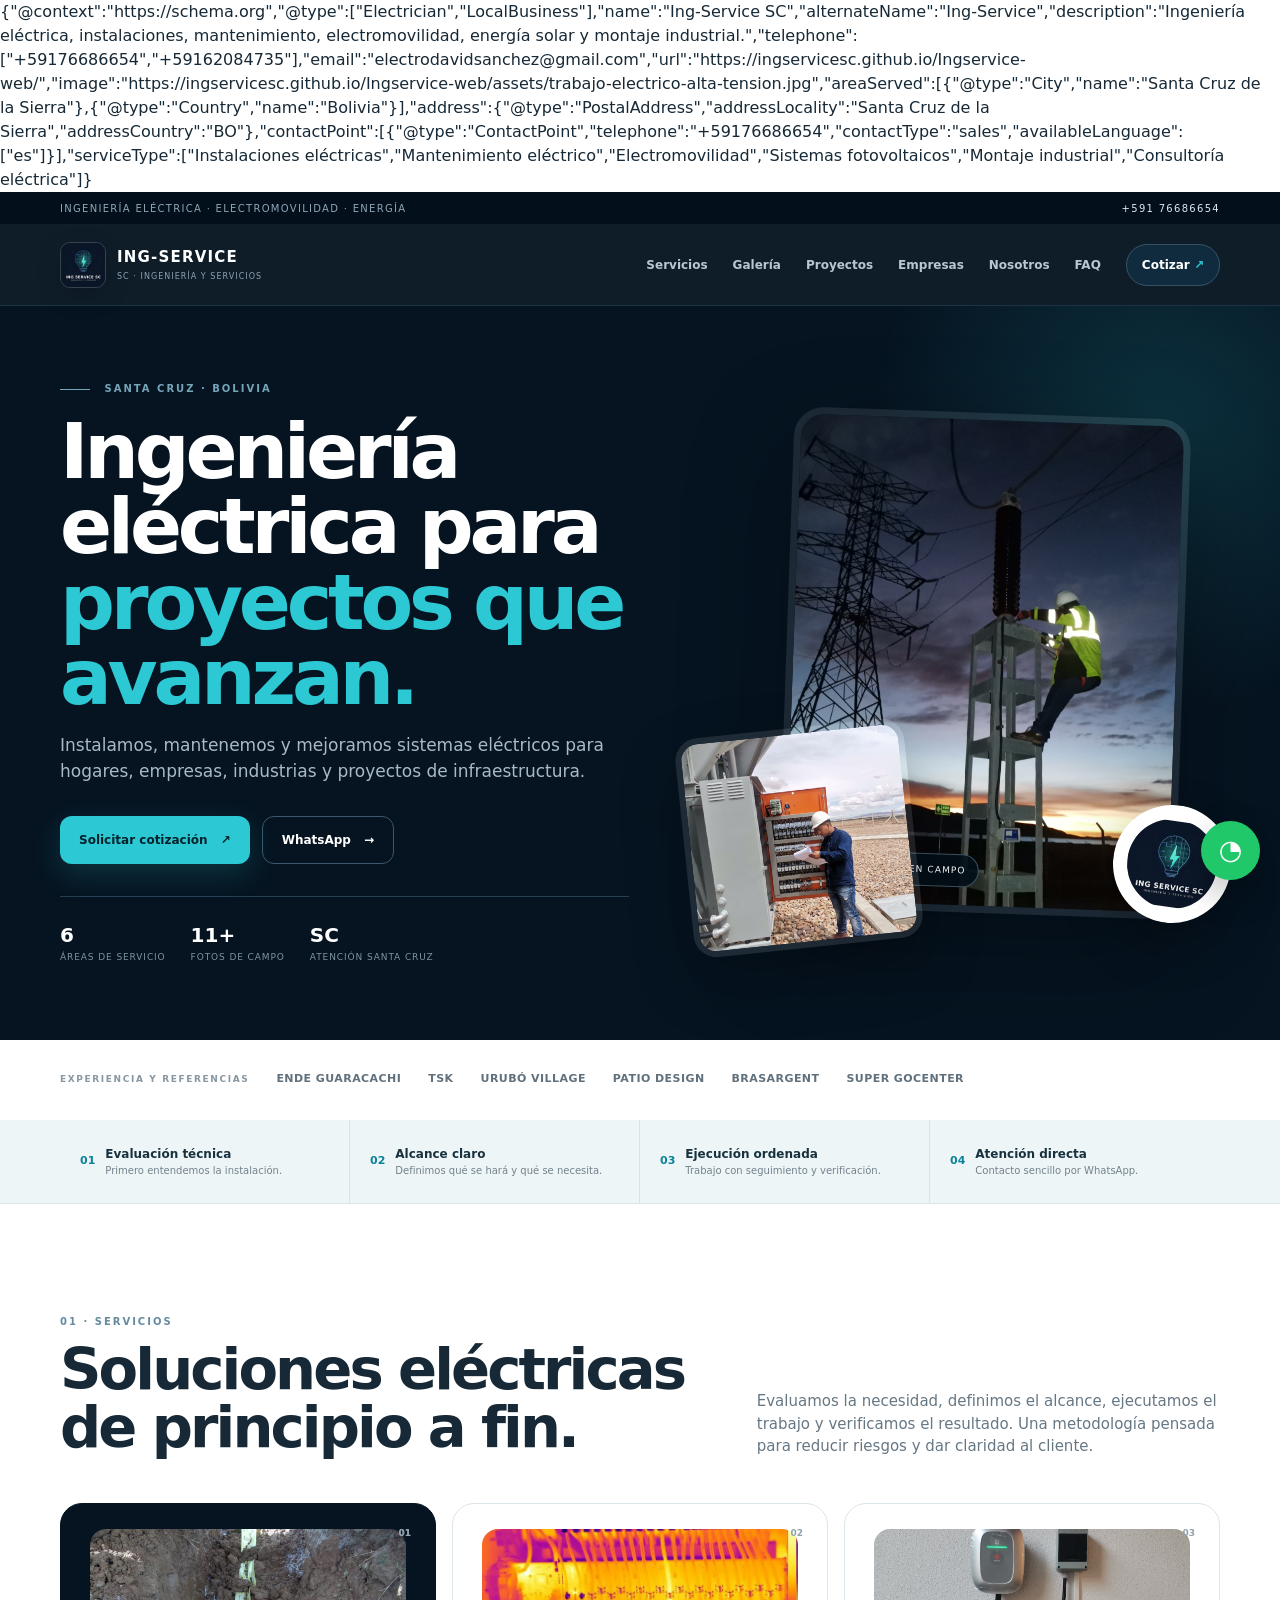
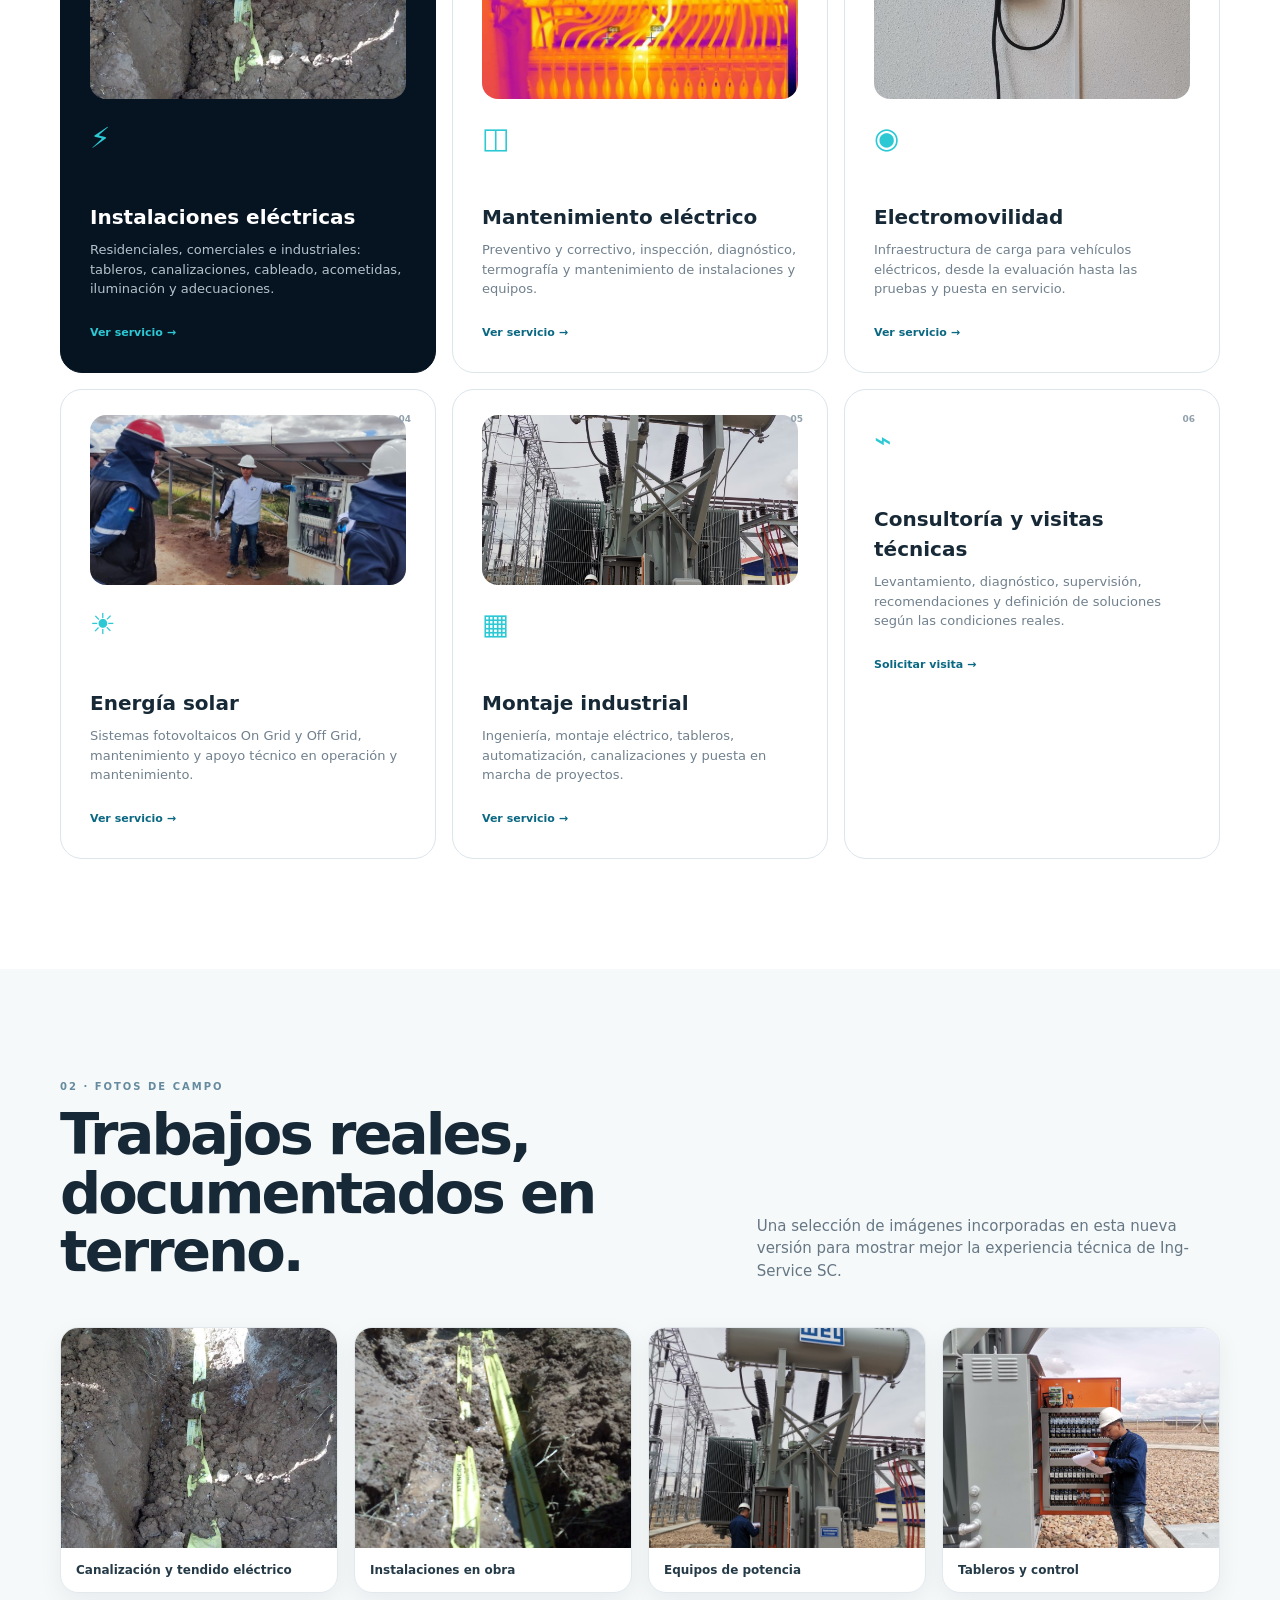
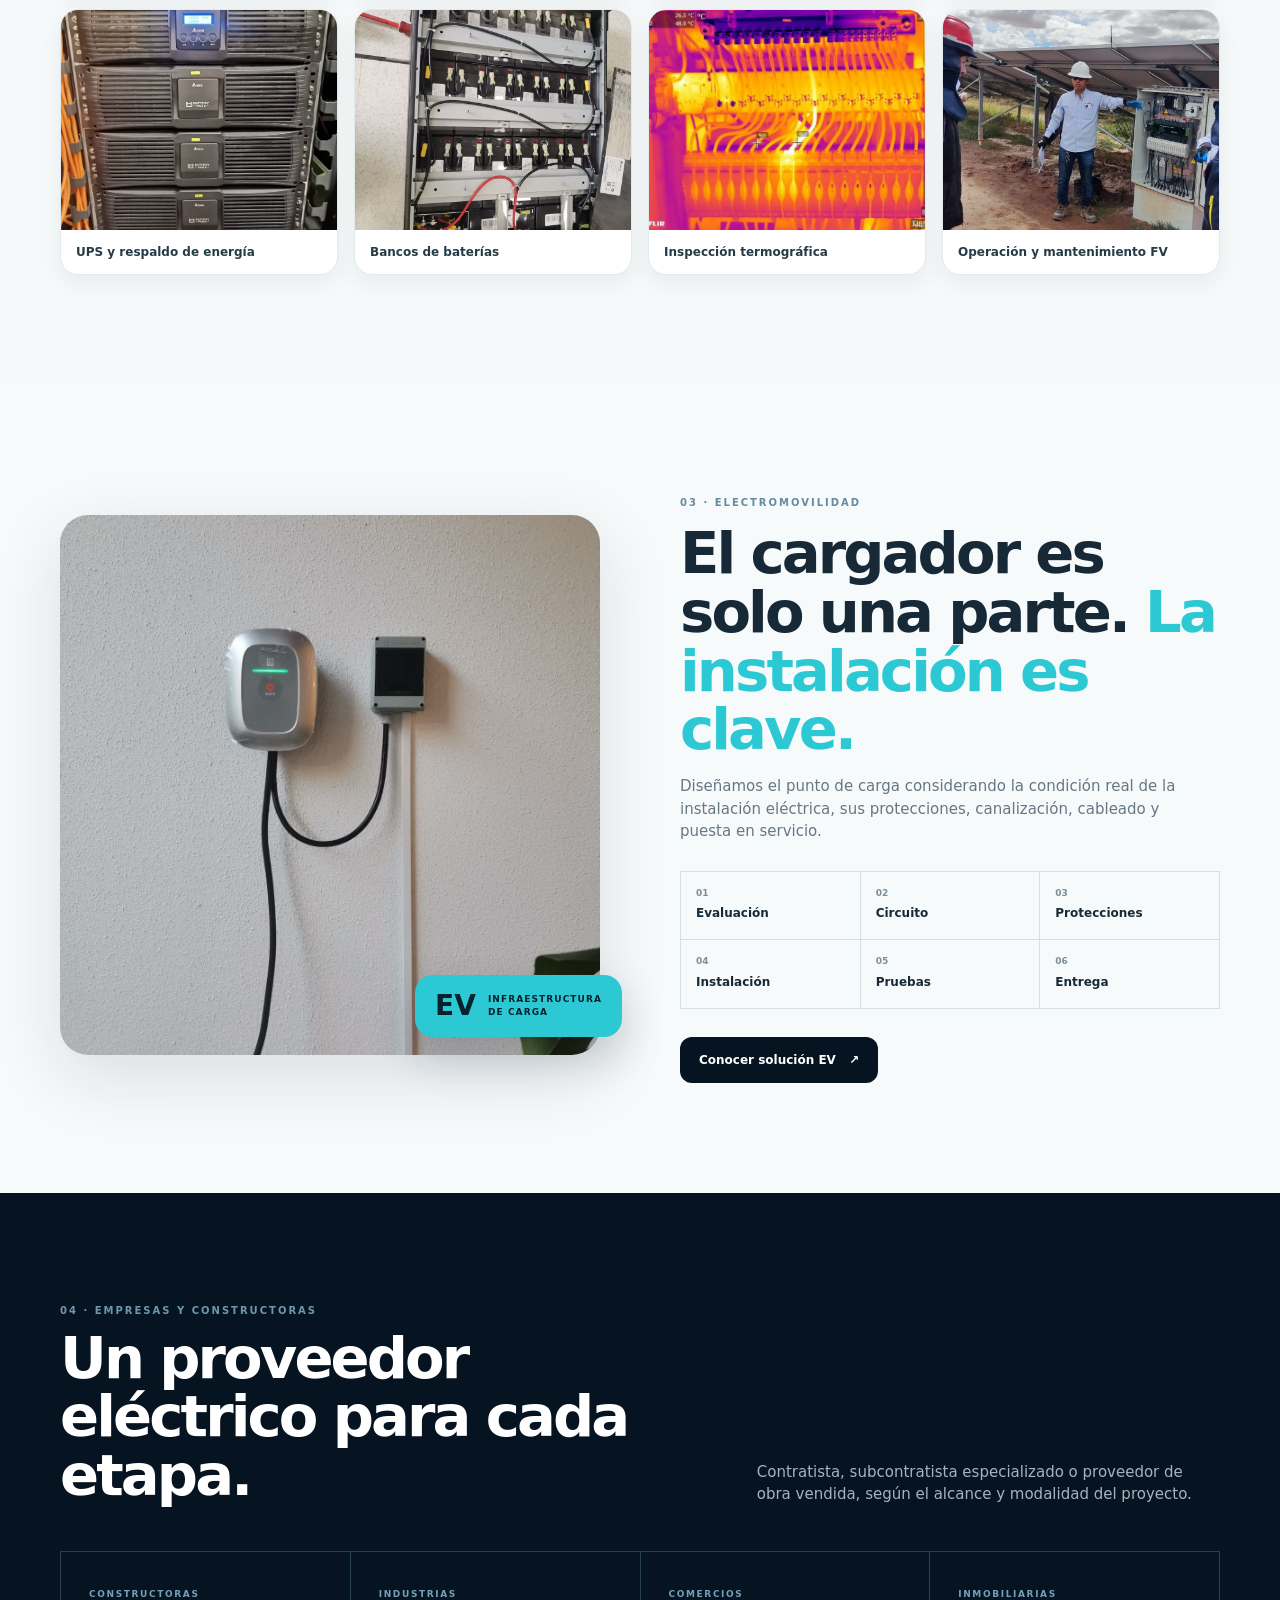
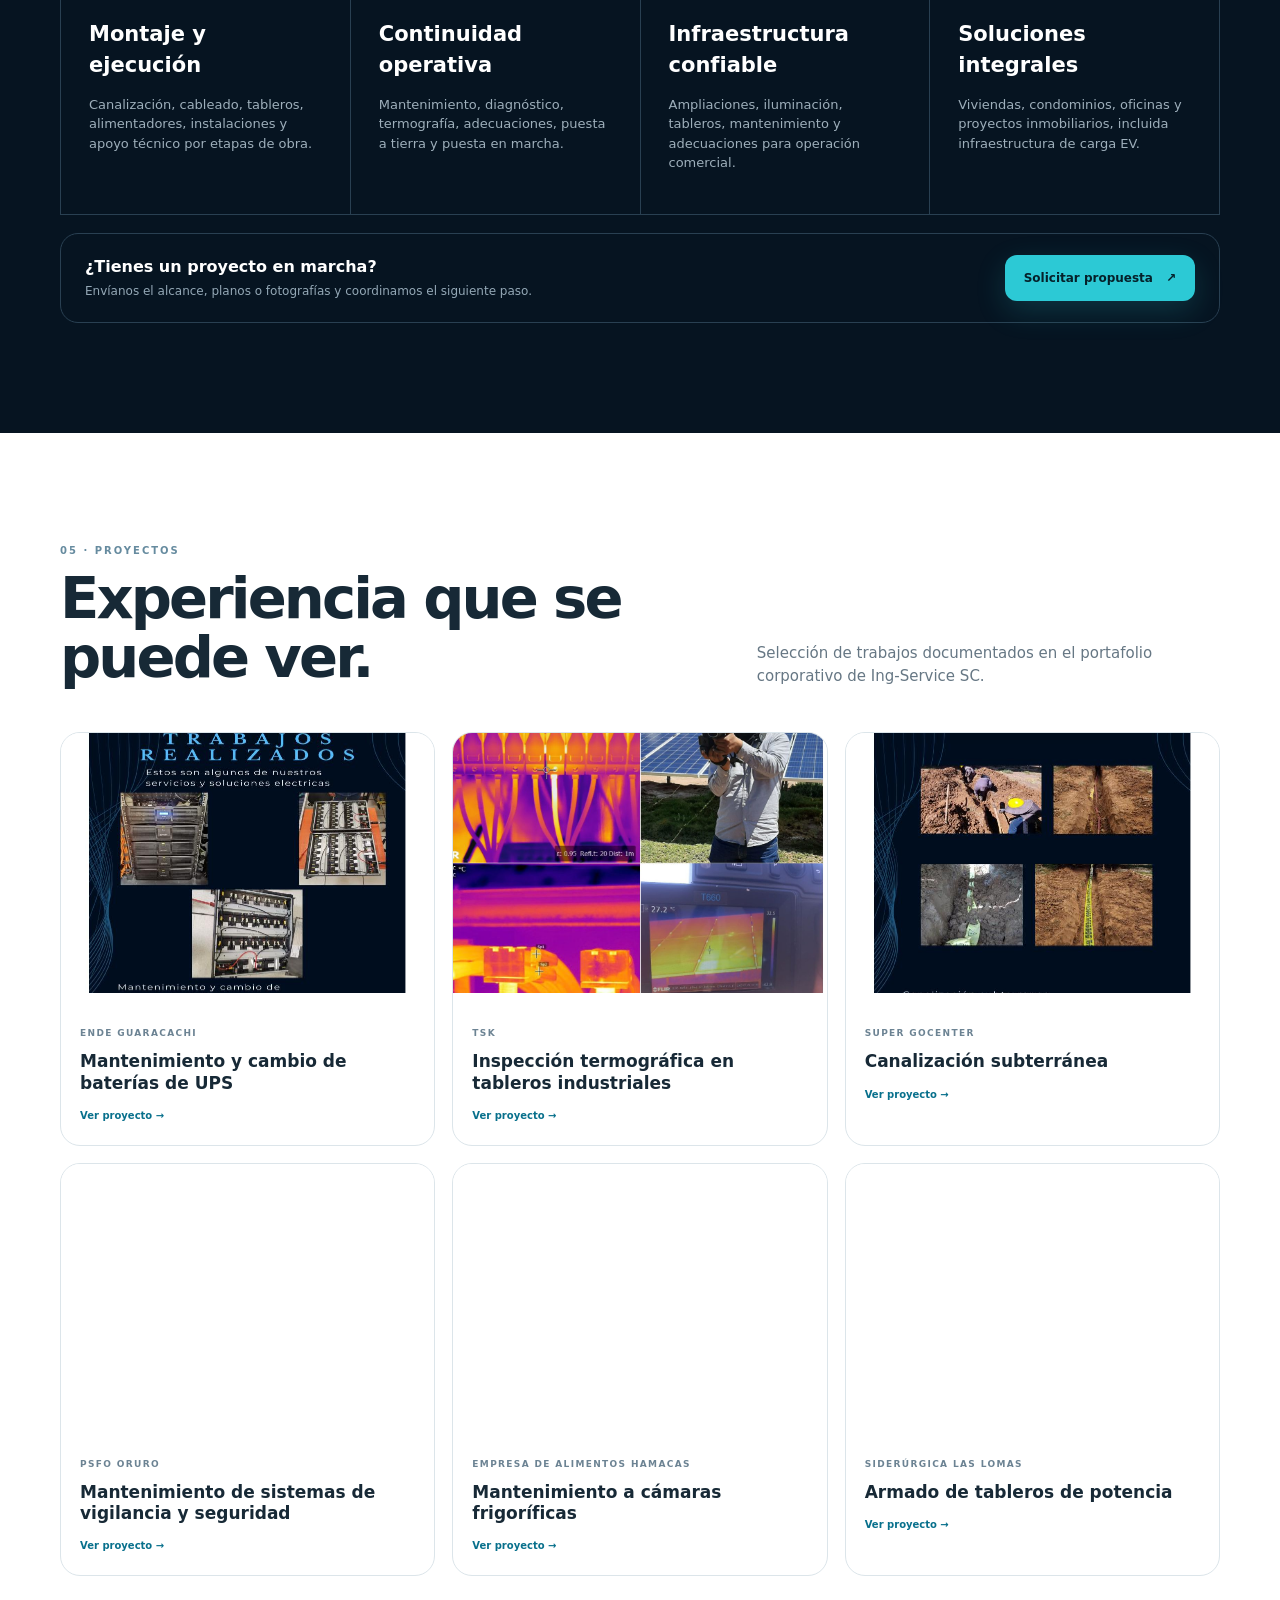
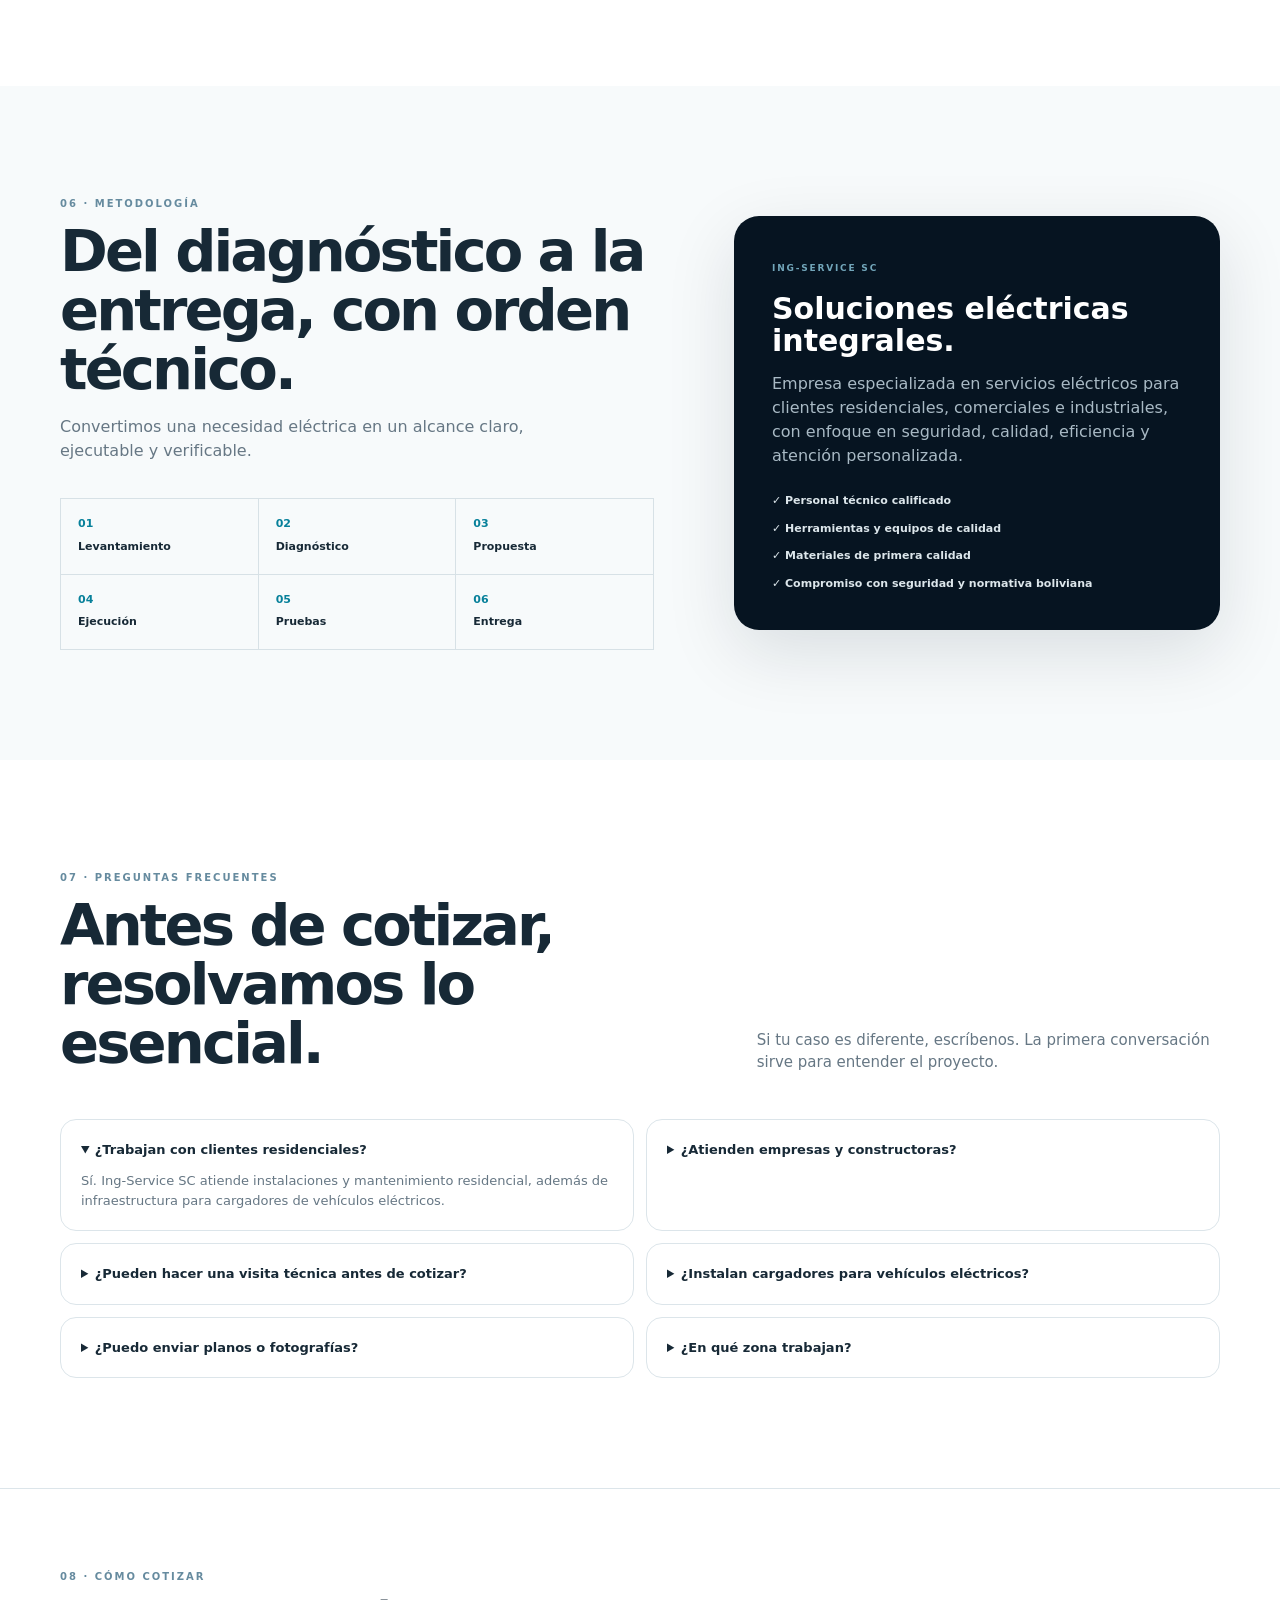
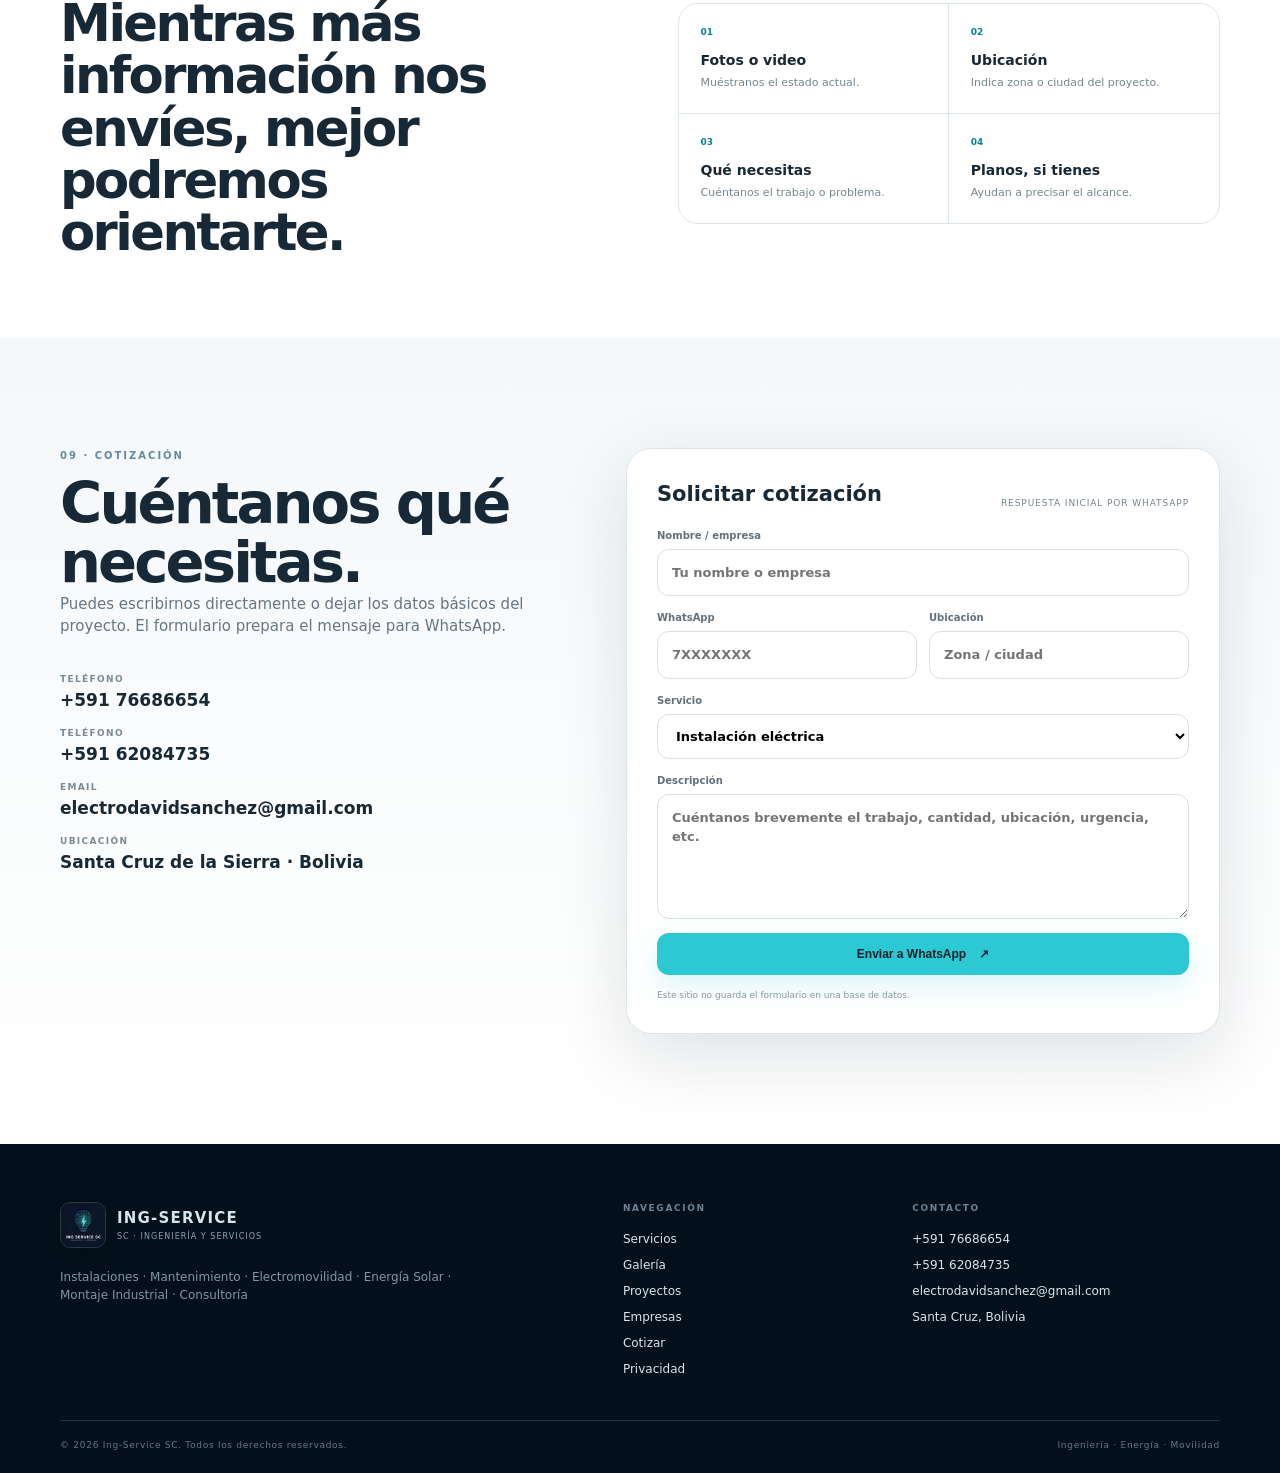
==== index.html @ 5d9e49a6 "Update index.html" ====
<!doctype html>
<html lang="es">
<head>
<meta charset="utf-8"><meta name="viewport" content="width=device-width, initial-scale=1">
<meta name="description" content="Ing-Service SC: ingeniería eléctrica, instalaciones, mantenimiento, electromovilidad, energía solar y proyectos industriales en Santa Cruz, Bolivia.">
<meta name="robots" content="index,follow"><meta name="theme-color" content="#07121f">
<link rel="canonical" href="https://ingservicesc.github.io/Ingservice-web/">
<link rel="icon" href="assets/favicon.png" type="image/png"><link rel="manifest" href="site.webmanifest">
<title>Ing-Service SC | Ingeniería eléctrica y soluciones energéticas</title>
<meta property="og:title" content="Ing-Service SC | Ingeniería eléctrica y soluciones energéticas"><meta property="og:description" content="Instalaciones, mantenimiento, electromovilidad, energía solar y montaje eléctrico en Santa Cruz, Bolivia."><meta property="og:type" content="website"><meta property="og:url" content="https://ingservicesc.github.io/Ingservice-web/"><meta property="og:image" content="https://ingservicesc.github.io/Ingservice-web/assets/trabajo-electrico-alta-tension.jpg"><meta name="twitter:card" content="summary_large_image"><meta name="twitter:title" content="Ing-Service SC | Ingeniería eléctrica y soluciones energéticas"><meta name="twitter:description" content="Soluciones eléctricas para hogares, empresas, industrias y proyectos."><meta name="twitter:image" content="https://ingservicesc.github.io/Ingservice-web/assets/trabajo-electrico-alta-tension.jpg">
{"@context":"https://schema.org","@type":["Electrician","LocalBusiness"],"name":"Ing-Service SC","alternateName":"Ing-Service","description":"Ingeniería eléctrica, instalaciones, mantenimiento, electromovilidad, energía solar y montaje industrial.","telephone":["+59176686654","+59162084735"],"email":"electrodavidsanchez@gmail.com","url":"https://ingservicesc.github.io/Ingservice-web/","image":"https://ingservicesc.github.io/Ingservice-web/assets/trabajo-electrico-alta-tension.jpg","areaServed":[{"@type":"City","name":"Santa Cruz de la Sierra"},{"@type":"Country","name":"Bolivia"}],"address":{"@type":"PostalAddress","addressLocality":"Santa Cruz de la Sierra","addressCountry":"BO"},"contactPoint":[{"@type":"ContactPoint","telephone":"+59176686654","contactType":"sales","availableLanguage":["es"]}],"serviceType":["Instalaciones eléctricas","Mantenimiento eléctrico","Electromovilidad","Sistemas fotovoltaicos","Montaje industrial","Consultoría eléctrica"]}
</script>
<link rel="stylesheet" href="styles.css">
<!-- Google Analytics 4: pega aquí tu ID de medición cuando creemos la cuenta (G-XXXXXXXXXX). -->
<!-- <script async src="https://www.googletagmanager.com/gtag/js?id=G-XXXXXXXXXX"></script>
<script>
  window.dataLayer = window.dataLayer || [];
  function gtag(){dataLayer.push(arguments);}
  gtag('js', new Date());
  gtag('config', 'G-XXXXXXXXXX');
</script> -->
</head>
<body>
<div class="topline"><div class="container top-inner"><span>INGENIERÍA ELÉCTRICA · ELECTROMOVILIDAD · ENERGÍA</span><a href="tel:+59176686654">+591 76686654</a></div></div>
<header class="site-header" id="top"><div class="container nav-wrap">
<a class="brand" href="#top"><img class="brand-logo" src="assets/logo-ing-service.jpg" alt="Logo Ing-Service SC"><span><strong>ING-SERVICE</strong><small>SC · INGENIERÍA Y SERVICIOS</small></span></a>
<button class="menu-btn" aria-label="Abrir menú" aria-expanded="false">☰</button>
<nav class="nav"><a href="#servicios">Servicios</a><a href="#galeria">Galería</a><a href="#proyectos">Proyectos</a><a href="#empresas">Empresas</a><a href="#nosotros">Nosotros</a><a href="#faq">FAQ</a><a class="nav-cta" href="#contacto">Cotizar <span>↗</span></a></nav>
</div></header>
<main>
<section class="hero"><div class="hero-glow"></div><div class="container hero-grid">
<div class="hero-copy"><div class="eyebrow"><span></span> SANTA CRUZ · BOLIVIA</div><h1>Ingeniería eléctrica para <em>proyectos que avanzan.</em></h1><p>Instalamos, mantenemos y mejoramos sistemas eléctricos para hogares, empresas, industrias y proyectos de infraestructura.</p><div class="hero-actions"><a class="btn btn-primary" href="#contacto">Solicitar cotización <b>↗</b></a><a class="btn btn-outline" href="https://wa.me/59176686654?text=Hola%20Ing-Service%20SC,%20quiero%20solicitar%20una%20cotizaci%C3%B3n." target="_blank" rel="noopener">WhatsApp <b>→</b></a></div><div class="proof-row"><div><strong>6</strong><span>Áreas de servicio</span></div><div><strong>11+</strong><span>Fotos de campo</span></div><div><strong>SC</strong><span>Atención Santa Cruz</span></div></div></div>
<div class="hero-visual"><div class="hero-main"><img src="assets/trabajo-electrico-alta-tension.jpg" alt="Trabajo eléctrico en infraestructura de alta tensión · Ing-Service SC" fetchpriority="high"><div class="hero-tag"><i></i> EXPERIENCIA EN CAMPO</div></div><div class="hero-side"><img src="assets/mantenimiento-02.jpg" alt="Trabajo en tablero eléctrico e infraestructura industrial" loading="lazy"></div><div class="hero-orbit">
  <img src="assets/logo-ing-service.jpg" alt="Logo Ing-Service SC">
</div>
</div></section>
<section class="marquee"><div class="container marquee-inner"><span>EXPERIENCIA Y REFERENCIAS</span><b>ENDE GUARACACHI</b><b>TSK</b><b>URUBÓ VILLAGE</b><b>PATIO DESIGN</b><b>BRASARGENT</b><b>SUPER GOCENTER</b></div></section>
<section class="trust-strip" aria-label="Características del servicio"><div class="container trust-grid"><div><b>01</b><span>Evaluación técnica</span><small>Primero entendemos la instalación.</small></div><div><b>02</b><span>Alcance claro</span><small>Definimos qué se hará y qué se necesita.</small></div><div><b>03</b><span>Ejecución ordenada</span><small>Trabajo con seguimiento y verificación.</small></div><div><b>04</b><span>Atención directa</span><small>Contacto sencillo por WhatsApp.</small></div></div></section>
<section class="section" id="servicios"><div class="container"><div class="section-head"><div><div class="eyebrow">01 · SERVICIOS</div><h2>Soluciones eléctricas de principio a fin.</h2></div><p>Evaluamos la necesidad, definimos el alcance, ejecutamos el trabajo y verificamos el resultado. Una metodología pensada para reducir riesgos y dar claridad al cliente.</p></div>
<div class="service-grid">
<article class="service-card service-feature"><span class="num">01</span><img class="service-photo" src="assets/instalaciones-01.jpg" alt="Canalización eléctrica en obra"><span class="num">01</span><div class="service-icon">⚡</div><h3>Instalaciones eléctricas</h3><p>Residenciales, comerciales e industriales: tableros, canalizaciones, cableado, acometidas, iluminación y adecuaciones.</p><a href="servicios/instalaciones-electricas.html">Ver servicio <b>→</b></a></article>
<article class="service-card"><span class="num">02</span><img class="service-photo" src="assets/termografia-01.jpg" alt="Inspección termográfica de tablero eléctrico"><div class="service-icon">◫</div><h3>Mantenimiento eléctrico</h3><p>Preventivo y correctivo, inspección, diagnóstico, termografía y mantenimiento de instalaciones y equipos.</p><a href="servicios/mantenimiento-electrico.html">Ver servicio <b>→</b></a></article>
<article class="service-card"><span class="num">03</span><img class="service-photo" src="assets/instalacion_de_cargador.jpeg" alt="Infraestructura de carga para vehículos eléctricos"><div class="service-icon">◉</div><h3>Electromovilidad</h3><p>Infraestructura de carga para vehículos eléctricos, desde la evaluación hasta las pruebas y puesta en servicio.</p><a href="servicios/electromovilidad.html">Ver servicio <b>→</b></a></article>
<article class="service-card"><span class="num">04</span><img class="service-photo" src="assets/solar-01.jpg" alt="Equipo técnico en planta solar fotovoltaica"><div class="service-icon">☀</div><h3>Energía solar</h3><p>Sistemas fotovoltaicos On Grid y Off Grid, mantenimiento y apoyo técnico en operación y mantenimiento.</p><a href="servicios/energia-solar.html">Ver servicio <b>→</b></a></article>
<article class="service-card"><span class="num">05</span><img class="service-photo" src="assets/mantenimiento-01.jpg" alt="Infraestructura de potencia y montaje industrial"><div class="service-icon">▦</div><h3>Montaje industrial</h3><p>Ingeniería, montaje eléctrico, tableros, automatización, canalizaciones y puesta en marcha de proyectos.</p><a href="servicios/montaje-industrial.html">Ver servicio <b>→</b></a></article>
<article class="service-card"><span class="num">06</span><div class="service-icon">⌁</div><h3>Consultoría y visitas técnicas</h3><p>Levantamiento, diagnóstico, supervisión, recomendaciones y definición de soluciones según las condiciones reales.</p><a href="#contacto">Solicitar visita <b>→</b></a></article>
</div></div></section>

<section class="field-gallery section" id="galeria">
<div class="container">
<div class="section-head"><div><div class="eyebrow">02 · FOTOS DE CAMPO</div><h2>Trabajos reales, documentados en terreno.</h2></div>
<p>Una selección de imágenes incorporadas en esta nueva versión para mostrar mejor la experiencia técnica de Ing-Service SC.</p></div>
<div class="gallery-grid">
<figure><img src="assets/instalaciones-01.jpg" alt="Canalización eléctrica subterránea" loading="lazy"><figcaption>Canalización y tendido eléctrico</figcaption></figure>
<figure><img src="assets/instalaciones-02.jpg" alt="Instalación de canalización eléctrica" loading="lazy"><figcaption>Instalaciones en obra</figcaption></figure>
<figure><img src="assets/mantenimiento-01.jpg" alt="Transformador de potencia en subestación" loading="lazy"><figcaption>Equipos de potencia</figcaption></figure>
<figure><img src="assets/mantenimiento-02.jpg" alt="Tablero de control eléctrico industrial" loading="lazy"><figcaption>Tableros y control</figcaption></figure>
<figure><img src="assets/mantenimiento-03.jpg" alt="Sistema UPS Delta" loading="lazy"><figcaption>UPS y respaldo de energía</figcaption></figure>
<figure><img src="assets/mantenimiento-04.jpg" alt="Banco de baterías" loading="lazy"><figcaption>Bancos de baterías</figcaption></figure>
<figure><img src="assets/termografia-01.jpg" alt="Termografía de tablero eléctrico" loading="lazy"><figcaption>Inspección termográfica</figcaption></figure>
<figure><img src="assets/solar-01.jpg" alt="Equipo técnico en planta solar fotovoltaica" loading="lazy"><figcaption>Operación y mantenimiento FV</figcaption></figure>
</div></div></section>
<section class="ev-section" id="electromovilidad"><div class="container ev-grid"><div class="image-frame"><img src="assets/instalacion_de_cargador.jpeg" alt="Infraestructura de carga para vehículos eléctricos" loading="lazy"><div class="floating-note"><strong>EV</strong><span>Infraestructura<br>de carga</span></div></div><div><div class="eyebrow">03 · ELECTROMOVILIDAD</div><h2>El cargador es solo una parte. <em>La instalación es clave.</em></h2><p class="lead">Diseñamos el punto de carga considerando la condición real de la instalación eléctrica, sus protecciones, canalización, cableado y puesta en servicio.</p><div class="process-grid"><div><b>01</b><span>Evaluación</span></div><div><b>02</b><span>Circuito</span></div><div><b>03</b><span>Protecciones</span></div><div><b>04</b><span>Instalación</span></div><div><b>05</b><span>Pruebas</span></div><div><b>06</b><span>Entrega</span></div></div><a class="btn btn-dark" href="servicios/electromovilidad.html">Conocer solución EV <b>↗</b></a></div></div></section>
<section class="dark-section" id="empresas"><div class="container"><div class="section-head light"><div><div class="eyebrow">04 · EMPRESAS Y CONSTRUCTORAS</div><h2>Un proveedor eléctrico para cada etapa.</h2></div><p>Contratista, subcontratista especializado o proveedor de obra vendida, según el alcance y modalidad del proyecto.</p></div><div class="business-grid"><div><span>CONSTRUCTORAS</span><h3>Montaje y ejecución</h3><p>Canalización, cableado, tableros, alimentadores, instalaciones y apoyo técnico por etapas de obra.</p></div><div><span>INDUSTRIAS</span><h3>Continuidad operativa</h3><p>Mantenimiento, diagnóstico, termografía, adecuaciones, puesta a tierra y puesta en marcha.</p></div><div><span>COMERCIOS</span><h3>Infraestructura confiable</h3><p>Ampliaciones, iluminación, tableros, mantenimiento y adecuaciones para operación comercial.</p></div><div><span>INMOBILIARIAS</span><h3>Soluciones integrales</h3><p>Viviendas, condominios, oficinas y proyectos inmobiliarios, incluida infraestructura de carga EV.</p></div></div><div class="cta-band"><div><strong>¿Tienes un proyecto en marcha?</strong><span>Envíanos el alcance, planos o fotografías y coordinamos el siguiente paso.</span></div><a class="btn btn-primary" href="#contacto">Solicitar propuesta <b>↗</b></a></div></div></section>
<section class="section" id="proyectos"><div class="container"><div class="section-head"><div><div class="eyebrow">05 · PROYECTOS</div><h2>Experiencia que se puede ver.</h2></div><p>Selección de trabajos documentados en el portafolio corporativo de Ing-Service SC.</p></div><div class="project-grid">
<a class="project" href="proyectos/ende-guaracachi.html"><img src="assets/port-06.jpg" alt="Mantenimiento de UPS en ENDE Guaracachi" loading="lazy"><div><span>ENDE GUARACACHI</span><h3>Mantenimiento y cambio de baterías de UPS</h3><small>Ver proyecto →</small></div></a>
<a class="project" href="proyectos/tsk-termografia.html"><img src="assets/termografia-collage.jpg" alt="Termografía en tableros industriales para TSK" loading="lazy"><div><span>TSK</span><h3>Inspección termográfica en tableros industriales</h3><small>Ver proyecto →</small></div></a>
<a class="project" href="proyectos/super-gocenter.html"><img src="assets/port-12.jpg" alt="Canalización subterránea en Super GoCenter" loading="lazy"><div><span>SUPER GOCENTER</span><h3>Canalización subterránea</h3><small>Ver proyecto →</small></div></a>
<a class="project" href="proyectos/psfo-oruro.html"><img src="assets/port-15.jpg" alt="Mantenimiento de sistemas de vigilancia y seguridad en PSFO Oruro" loading="lazy"><div><span>PSFO ORURO</span><h3>Mantenimiento de sistemas de vigilancia y seguridad</h3><small>Ver proyecto →</small></div></a>
<a class="project" href="proyectos/hamacas.html"><img src="assets/port-17.jpg" alt="Mantenimiento de cámaras frigoríficas" loading="lazy"><div><span>EMPRESA DE ALIMENTOS HAMACAS</span><h3>Mantenimiento a cámaras frigoríficas</h3><small>Ver proyecto →</small></div></a>
<a class="project" href="proyectos/siderurgica.html"><img src="assets/port-19.jpg" alt="Armado de tableros de potencia" loading="lazy"><div><span>SIDERÚRGICA LAS LOMAS</span><h3>Armado de tableros de potencia</h3><small>Ver proyecto →</small></div></a>
</div></div></section>
<section class="method-section" id="nosotros"><div class="container method-grid"><div><div class="eyebrow">06 · METODOLOGÍA</div><h2>Del diagnóstico a la entrega, con orden técnico.</h2><p>Convertimos una necesidad eléctrica en un alcance claro, ejecutable y verificable.</p><div class="mini-stats"><div><b>01</b><span>Levantamiento</span></div><div><b>02</b><span>Diagnóstico</span></div><div><b>03</b><span>Propuesta</span></div><div><b>04</b><span>Ejecución</span></div><div><b>05</b><span>Pruebas</span></div><div><b>06</b><span>Entrega</span></div></div></div><div class="about-card"><span>ING-SERVICE SC</span><h3>Soluciones eléctricas integrales.</h3><p>Empresa especializada en servicios eléctricos para clientes residenciales, comerciales e industriales, con enfoque en seguridad, calidad, eficiencia y atención personalizada.</p><div class="about-points"><b>✓ Personal técnico calificado</b><b>✓ Herramientas y equipos de calidad</b><b>✓ Materiales de primera calidad</b><b>✓ Compromiso con seguridad y normativa boliviana</b></div></div></div></section>
<section class="faq-section" id="faq"><div class="container"><div class="section-head"><div><div class="eyebrow">07 · PREGUNTAS FRECUENTES</div><h2>Antes de cotizar, resolvamos lo esencial.</h2></div><p>Si tu caso es diferente, escríbenos. La primera conversación sirve para entender el proyecto.</p></div><div class="faq-grid"><details open><summary>¿Trabajan con clientes residenciales?</summary><p>Sí. Ing-Service SC atiende instalaciones y mantenimiento residencial, además de infraestructura para cargadores de vehículos eléctricos.</p></details><details><summary>¿Atienden empresas y constructoras?</summary><p>Sí. La oferta contempla instalaciones, mantenimiento, montaje, canalización, cableado, tableros, diagnóstico y apoyo técnico según el alcance.</p></details><details><summary>¿Pueden hacer una visita técnica antes de cotizar?</summary><p>Sí. La visita permite levantar información, revisar condiciones existentes y definir un alcance técnico antes de presentar una propuesta.</p></details><details><summary>¿Instalan cargadores para vehículos eléctricos?</summary><p>Sí. El proceso contempla evaluación, circuito, protecciones, canalización, cableado, instalación, pruebas y puesta en servicio.</p></details><details><summary>¿Puedo enviar planos o fotografías?</summary><p>Sí. Puedes enviarlos por WhatsApp para que podamos entender mejor el proyecto antes de coordinar la siguiente etapa.</p></details><details><summary>¿En qué zona trabajan?</summary><p>La web está enfocada en Santa Cruz de la Sierra, Bolivia. Para otros proyectos, consulta disponibilidad.</p></details></div></div></section>
<section class="quote-guide"><div class="container quote-guide-grid"><div><div class="eyebrow">08 · CÓMO COTIZAR</div><h2>Mientras más información nos envíes, mejor podremos orientarte.</h2></div><div class="quote-steps"><div><b>01</b><strong>Fotos o video</strong><span>Muéstranos el estado actual.</span></div><div><b>02</b><strong>Ubicación</strong><span>Indica zona o ciudad del proyecto.</span></div><div><b>03</b><strong>Qué necesitas</strong><span>Cuéntanos el trabajo o problema.</span></div><div><b>04</b><strong>Planos, si tienes</strong><span>Ayudan a precisar el alcance.</span></div></div></div></section>
<section class="contact-section" id="contacto"><div class="container contact-grid"><div><div class="eyebrow">09 · COTIZACIÓN</div><h2>Cuéntanos qué necesitas.</h2><p class="lead">Puedes escribirnos directamente o dejar los datos básicos del proyecto. El formulario prepara el mensaje para WhatsApp.</p><div class="contact-list"><a href="tel:+59176686654"><span>Teléfono</span>+591 76686654</a><a href="tel:+59162084735"><span>Teléfono</span>+591 62084735</a><a href="mailto:electrodavidsanchez@gmail.com"><span>Email</span>electrodavidsanchez@gmail.com</a><div><span>Ubicación</span>Santa Cruz de la Sierra · Bolivia</div></div></div><form id="quoteForm" class="quote-form"><div class="form-title"><strong>Solicitar cotización</strong><span>Respuesta inicial por WhatsApp</span></div><label>Nombre / empresa<input name="name" required placeholder="Tu nombre o empresa"></label><div class="two-col"><label>WhatsApp<input name="phone" required placeholder="7XXXXXXX"></label><label>Ubicación<input name="location" placeholder="Zona / ciudad"></label></div><label>Servicio<select name="service"><option>Instalación eléctrica</option><option>Mantenimiento eléctrico</option><option>Cargador para vehículo eléctrico</option><option>Sistema fotovoltaico</option><option>Montaje / proyecto industrial</option><option>Consultoría / visita técnica</option></select></label><label>Descripción<textarea name="message" rows="5" placeholder="Cuéntanos brevemente el trabajo, cantidad, ubicación, urgencia, etc."></textarea></label><button class="btn btn-primary" type="submit">Enviar a WhatsApp <b>↗</b></button><small>Este sitio no guarda el formulario en una base de datos.</small></form></div></section>
</main>
<footer class="footer"><div class="container footer-grid"><div><a class="brand" href="#top"><img class="brand-logo" src="assets/logo-ing-service.jpg" alt="Logo Ing-Service SC"><span><strong>ING-SERVICE</strong><small>SC · INGENIERÍA Y SERVICIOS</small></span></a><p>Instalaciones · Mantenimiento · Electromovilidad · Energía Solar · Montaje Industrial · Consultoría</p></div><div><span class="footer-label">NAVEGACIÓN</span><a href="#servicios">Servicios</a><a href="#galeria">Galería</a><a href="#proyectos">Proyectos</a><a href="#empresas">Empresas</a><a href="#contacto">Cotizar</a><a href="privacidad.html">Privacidad</a></div><div><span class="footer-label">CONTACTO</span><a href="tel:+59176686654">+591 76686654</a><a href="tel:+59162084735">+591 62084735</a><a href="mailto:electrodavidsanchez@gmail.com">electrodavidsanchez@gmail.com</a><span>Santa Cruz, Bolivia</span></div></div><div class="container footer-bottom"><span>© 2026 Ing-Service SC. Todos los derechos reservados.</span><span>Ingeniería · Energía · Movilidad</span></div></footer>
<a class="wa-float" href="https://wa.me/59176686654?text=Hola%20Ing-Service%20SC,%20quiero%20cotizar%20un%20servicio." target="_blank" rel="noopener" aria-label="Contactar por WhatsApp">◔</a>
<script src="script.js"></script>
</body></html>
---- styles.css ----
:root{--ink:#061421;--ink2:#0b2030;--cyan:#2cc9d5;--cyan2:#7ce5eb;--accent:#f2c84b;--paper:#f7fafb;--white:#fff;--text:#172936;--muted:#667784;--line:#dce5ea;--shadow:0 22px 70px rgba(7,25,40,.12);--radius:22px}*{box-sizing:border-box}html{scroll-behavior:smooth}body{margin:0;color:var(--text);background:#fff;font-family:Inter,ui-sans-serif,system-ui,-apple-system,BlinkMacSystemFont,"Segoe UI",sans-serif;line-height:1.5}a{color:inherit;text-decoration:none}img{max-width:100%}.container{width:min(1160px,calc(100% - 40px));margin:auto}.topline{background:#03101b;color:#8fa5b5;font-size:10px;letter-spacing:.13em}.top-inner{min-height:32px;display:flex;justify-content:space-between;align-items:center}.top-inner a{color:#dce9ef}.site-header{height:82px;background:rgba(6,20,33,.96);color:#fff;position:sticky;top:0;z-index:50;border-bottom:1px solid #1d3446;backdrop-filter:blur(12px)}.nav-wrap{height:100%;display:flex;align-items:center;justify-content:space-between}.brand{display:flex;align-items:center;gap:10px}.brand-mark{width:37px;height:37px;border:1px solid #4e7185;border-radius:10px;display:grid;place-items:center;font-size:13px;font-weight:900;color:var(--cyan);letter-spacing:-.08em}.brand strong{display:block;font-size:15px;letter-spacing:.08em}.brand small{display:block;color:#8da2b0;font-size:8px;letter-spacing:.13em;margin-top:2px}.nav{display:flex;align-items:center;gap:25px;font-size:12px;font-weight:700}.nav>a:not(.nav-cta){color:#b8c8d2}.nav>a:hover{color:#fff}.nav-cta{padding:11px 15px;border:1px solid #365266;border-radius:999px;background:#102b3d;color:#fff}.nav-cta span{color:var(--cyan)}.menu-btn{display:none;background:none;border:0;color:#fff;font-size:25px}.hero{background:var(--ink);color:#fff;position:relative;overflow:hidden}.hero-glow{position:absolute;width:600px;height:600px;right:-180px;top:-180px;background:radial-gradient(circle,rgba(44,201,213,.16),transparent 68%)}.hero-grid{min-height:690px;display:grid;grid-template-columns:1.03fr .97fr;gap:55px;align-items:center;padding:75px 0}.eyebrow{font-size:10px;letter-spacing:.2em;font-weight:900;color:#668b9f}.hero .eyebrow{color:#75a5b9}.eyebrow span{display:inline-block;width:30px;height:1px;background:currentColor;vertical-align:middle;margin-right:9px}.hero h1{font-size:clamp(50px,6vw,78px);line-height:.98;letter-spacing:-.055em;max-width:750px;margin:18px 0}.hero h1 em,.ev-section h2 em{font-style:normal;color:var(--cyan)}.hero-copy>p{max-width:570px;color:#a9bac6;font-size:17px}.hero-actions{display:flex;gap:12px;margin:32px 0}.btn{display:inline-flex;align-items:center;justify-content:center;gap:13px;border:0;border-radius:12px;padding:14px 19px;font-size:12px;font-weight:900;cursor:pointer;transition:.2s}.btn:hover{transform:translateY(-2px)}.btn-primary{background:var(--cyan);color:#05212a;box-shadow:0 10px 30px rgba(44,201,213,.18)}.btn-outline{border:1px solid #3c586b;color:#fff;background:transparent}.btn-dark{background:var(--ink);color:#fff}.proof-row{display:flex;gap:25px;border-top:1px solid #263f51;padding-top:23px}.proof-row div{display:grid;gap:1px}.proof-row strong{font-size:20px}.proof-row span{font-size:9px;text-transform:uppercase;letter-spacing:.1em;color:#7f94a2}.hero-visual{position:relative;height:560px}.hero-main{position:absolute;right:7%;top:20px;width:74%;height:500px;border:7px solid rgba(255,255,255,.09);border-radius:30px;overflow:hidden;transform:rotate(2deg);box-shadow:0 35px 100px rgba(0,0,0,.35)}.hero-main img,.hero-side img{width:100%;height:100%;object-fit:cover}.hero-tag{position:absolute;left:18px;bottom:18px;padding:9px 12px;background:rgba(3,15,25,.88);border:1px solid #3c5262;border-radius:999px;font-size:9px;letter-spacing:.12em}.hero-tag i{display:inline-block;width:7px;height:7px;border-radius:50%;background:var(--cyan);margin-right:6px}.hero-side{position:absolute;left:0;bottom:5px;width:43%;height:220px;border:6px solid rgba(255,255,255,.1);border-radius:23px;overflow:hidden;transform:rotate(-6deg);box-shadow:0 25px 60px rgba(0,0,0,.28)}.hero-orbit{
  position:absolute;
  right:-2%;
  bottom:30px;
  width:118px;
  height:118px;
  border-radius:50%;
  background:#fff;
  display:grid;
  place-items:center;
  padding:10px;
  transform:rotate(8deg);
  box-shadow:0 20px 50px rgba(0,0,0,.3);
  border:4px solid rgba(255,255,255,.12);
  overflow:hidden;
}

.hero-orbit img{
  width:100%;
  height:100%;
  object-fit:contain;
  border-radius:50%;
  display:block;
}}.marquee{background:#fff;border-bottom:1px solid var(--line)}.marquee-inner{min-height:80px;display:flex;align-items:center;gap:27px;flex-wrap:wrap}.marquee-inner span{font-size:9px;color:#8897a1;font-weight:900;letter-spacing:.18em}.marquee-inner b{font-size:11px;color:#60717d;letter-spacing:.04em}.section{padding:110px 0}.section-head{display:grid;grid-template-columns:1.15fr .85fr;gap:70px;align-items:end;margin-bottom:45px}.section-head h2,.method-section h2,.faq-section h2,.contact-section h2{font-size:clamp(37px,4.5vw,58px);line-height:1.02;letter-spacing:-.05em;margin:12px 0 0}.section-head>p,.lead{font-size:15px;color:var(--muted);margin:0;max-width:520px}.service-grid{display:grid;grid-template-columns:repeat(3,1fr);gap:16px}.service-card{position:relative;min-height:295px;border:1px solid var(--line);border-radius:var(--radius);padding:29px;background:#fff;transition:.25s}.service-card:hover{transform:translateY(-6px);box-shadow:var(--shadow);border-color:#c5d6df}.service-feature{background:var(--ink);color:#fff;border-color:var(--ink)}.service-card .num{position:absolute;right:24px;top:23px;font-size:9px;color:#91a1ac;font-weight:900}.service-icon{font-size:29px;color:var(--cyan);margin-bottom:42px}.service-card h3{font-size:20px;margin:0 0 8px}.service-card p{font-size:13px;color:#70808d;margin:0 0 20px}.service-feature p{color:#b4c2cc}.service-card a{font-size:11px;font-weight:900;color:#0a6882}.service-feature a{color:var(--cyan)}.ev-section{background:var(--paper);padding:110px 0}.ev-grid{display:grid;grid-template-columns:1fr 1fr;gap:80px;align-items:center}.image-frame{position:relative}.image-frame>img{width:100%;height:540px;object-fit:cover;border-radius:28px;box-shadow:var(--shadow)}.floating-note{position:absolute;right:-22px;bottom:25px;background:var(--cyan);color:#06222c;border-radius:18px;padding:17px 20px;display:flex;gap:12px;align-items:center;box-shadow:0 18px 45px rgba(7,25,40,.2)}.floating-note strong{font-size:28px;line-height:1}.floating-note span{font-size:9px;text-transform:uppercase;letter-spacing:.12em;font-weight:900}.ev-section h2{font-size:clamp(38px,4.5vw,60px);line-height:1.02;letter-spacing:-.05em;margin:15px 0}.process-grid{display:grid;grid-template-columns:repeat(3,1fr);border-top:1px solid #d5e0e5;border-left:1px solid #d5e0e5;margin:28px 0}.process-grid div{padding:15px;border-right:1px solid #d5e0e5;border-bottom:1px solid #d5e0e5}.process-grid b{display:block;font-size:9px;color:#7a8d99}.process-grid span{font-size:12px;font-weight:900}.dark-section{background:var(--ink);color:#fff;padding:110px 0}.light .eyebrow{color:#6c98af}.light>p{color:#a3b4c0}.business-grid{display:grid;grid-template-columns:repeat(4,1fr);border-top:1px solid #294052;border-left:1px solid #294052}.business-grid>div{padding:28px;border-right:1px solid #294052;border-bottom:1px solid #294052;min-height:230px}.business-grid span{font-size:9px;color:#73a1b8;letter-spacing:.18em;font-weight:900}.business-grid h3{font-size:21px;margin:15px 0 8px}.business-grid p{font-size:13px;color:#9eafbb}.cta-band{margin-top:18px;border:1px solid #294052;border-radius:18px;padding:21px 24px;display:flex;justify-content:space-between;align-items:center;gap:20px}.cta-band strong,.cta-band span{display:block}.cta-band span{font-size:12px;color:#94a8b6;margin-top:3px}.project-grid{display:grid;grid-template-columns:repeat(3,1fr);gap:17px}.project{display:block;border:1px solid var(--line);border-radius:20px;overflow:hidden;background:#fff;transition:.25s}.project:hover{transform:translateY(-5px);box-shadow:var(--shadow)}.project img{width:100%;height:260px;object-fit:cover}.project>div{padding:19px}.project span{font-size:9px;letter-spacing:.15em;color:#6c8393;font-weight:900}.project h3{font-size:17px;line-height:1.25;margin:8px 0}.project small{font-size:10px;font-weight:900;color:#08708c}.method-section{background:var(--paper);padding:110px 0}.method-grid{display:grid;grid-template-columns:1.1fr .9fr;gap:80px;align-items:center}.method-section p{color:var(--muted);max-width:500px}.mini-stats{display:grid;grid-template-columns:repeat(3,1fr);margin-top:35px;border-top:1px solid #d7e1e6;border-left:1px solid #d7e1e6}.mini-stats div{padding:17px;border-right:1px solid #d7e1e6;border-bottom:1px solid #d7e1e6}.mini-stats b{display:block;color:#07809a;font-size:11px}.mini-stats span{font-size:11px;font-weight:900}.about-card{background:var(--ink);color:#fff;border-radius:25px;padding:38px;box-shadow:var(--shadow)}.about-card>span{font-size:9px;color:#72a6ba;letter-spacing:.2em;font-weight:900}.about-card h3{font-size:30px;line-height:1.05;margin:15px 0}.about-card p{color:#a9bac5!important}.about-points{display:grid;gap:11px;margin-top:25px}.about-points b{font-size:11px;color:#dce6eb}.faq-section{padding:110px 0}.faq-grid{display:grid;grid-template-columns:1fr 1fr;gap:12px}.faq-grid details{border:1px solid var(--line);border-radius:16px;padding:20px;background:#fff}.faq-grid summary{font-size:13px;font-weight:900;cursor:pointer}.faq-grid p{font-size:13px;color:var(--muted);margin:12px 0 0}.contact-section{background:linear-gradient(180deg,#f4f8fa,#fff);padding:110px 0}.contact-grid{display:grid;grid-template-columns:.9fr 1.1fr;gap:80px}.contact-list{display:grid;gap:13px;margin-top:35px}.contact-list a,.contact-list div{font-size:17px;font-weight:900}.contact-list span{display:block;color:#7b8b96;font-size:9px;text-transform:uppercase;letter-spacing:.15em;margin-bottom:2px}.quote-form{background:#fff;border:1px solid var(--line);border-radius:25px;padding:30px;box-shadow:var(--shadow);display:grid;gap:14px}.form-title{display:flex;justify-content:space-between;align-items:end;margin-bottom:3px}.form-title strong{font-size:21px}.form-title span{font-size:9px;color:#758692;text-transform:uppercase;letter-spacing:.1em}.quote-form label{font-size:10px;font-weight:900;color:#60717e}.quote-form input,.quote-form select,.quote-form textarea{display:block;width:100%;border:1px solid #d5e0e5;border-radius:12px;padding:13px 14px;margin-top:6px;font:inherit;font-size:13px;background:#fff;outline:none}.quote-form input:focus,.quote-form select:focus,.quote-form textarea:focus{border-color:#6bc4d0;box-shadow:0 0 0 3px rgba(44,201,213,.1)}.two-col{display:grid;grid-template-columns:1fr 1fr;gap:12px}.quote-form small{font-size:9px;color:#8997a0}.footer{background:#03101b;color:#d8e3e9;padding:58px 0 20px}.footer-grid{display:grid;grid-template-columns:1.5fr .7fr .9fr;gap:50px;padding-bottom:42px}.footer-grid p{color:#8095a3;font-size:12px;max-width:430px}.footer-grid>div{display:grid;align-content:start;gap:8px}.footer-label{font-size:9px;letter-spacing:.18em;color:#688296;font-weight:900;margin-bottom:7px}.footer-grid a,.footer-grid span:not(.footer-label){font-size:12px}.footer-bottom{border-top:1px solid #1f3444;padding-top:18px;display:flex;justify-content:space-between;color:#627888;font-size:9px;letter-spacing:.08em}.wa-float{position:fixed;right:20px;bottom:20px;width:59px;height:59px;border-radius:50%;background:#20c86a;color:#fff;display:grid;place-items:center;z-index:60;font-size:27px;box-shadow:0 14px 35px rgba(0,0,0,.25)}@media(max-width:900px){.nav{display:none}.menu-btn{display:block}.nav.open{position:absolute;display:grid;left:0;right:0;top:82px;padding:17px 20px;background:var(--ink);border-top:1px solid #20384a;gap:4px}.nav.open a{padding:11px}.hero-grid,.ev-grid,.method-grid,.contact-grid{grid-template-columns:1fr}.hero-grid{padding:65px 0}.hero-visual{height:500px}.section-head{grid-template-columns:1fr;gap:15px}.service-grid,.project-grid{grid-template-columns:repeat(2,1fr)}.business-grid{grid-template-columns:repeat(2,1fr)}.faq-grid{grid-template-columns:1fr}.contact-grid{gap:45px}}@media(max-width:620px){.container{width:min(100% - 28px,1160px)}.topline{display:none}.site-header{height:70px}.nav.open{top:70px}.hero-grid{padding:55px 0 45px}.hero h1{font-size:46px}.hero-copy>p{font-size:15px}.hero-actions{flex-direction:column}.proof-row{gap:14px;flex-wrap:wrap}.hero-visual{height:370px}.hero-main{height:330px;width:77%}.hero-side{height:160px;width:44%}.hero-orbit{width:78px;height:78px;right:0}.hero-orbit span{font-size:17px}.hero-orbit small{font-size:6px}.marquee-inner{gap:12px;padding:16px 0}.marquee-inner b{font-size:8px}.section,.ev-section,.dark-section,.method-section,.faq-section,.contact-section{padding:75px 0}.service-grid,.project-grid,.business-grid{grid-template-columns:1fr}.service-card{min-height:260px}.image-frame>img{height:390px}.floating-note{right:8px}.process-grid{grid-template-columns:repeat(2,1fr)}.cta-band{flex-direction:column;align-items:flex-start}.mini-stats{grid-template-columns:repeat(2,1fr)}.about-card{padding:27px}.two-col{grid-template-columns:1fr}.quote-form{padding:22px}.form-title{display:grid;gap:5px}.footer-grid{grid-template-columns:1fr;gap:27px}.footer-bottom{flex-direction:column;gap:10px}.wa-float{right:14px;bottom:14px}}

/* V3 polish */
.trust-strip{background:#eef5f7;border-bottom:1px solid var(--line)}
.trust-grid{display:grid;grid-template-columns:repeat(4,1fr)}
.trust-grid>div{padding:25px 20px;border-right:1px solid #d7e3e8;display:grid;grid-template-columns:auto 1fr;column-gap:10px;align-items:center}
.trust-grid>div:last-child{border-right:0}
.trust-grid b{grid-row:span 2;font-size:11px;color:#0b8299}
.trust-grid span{font-size:12px;font-weight:900;color:#17313e}
.trust-grid small{font-size:10px;color:#72828c}
.quote-guide{padding:80px 0;background:#fff;border-top:1px solid var(--line)}
.quote-guide-grid{display:grid;grid-template-columns:1fr 1fr;gap:75px;align-items:center}
.quote-guide h2{font-size:clamp(34px,4vw,53px);line-height:1.02;letter-spacing:-.05em;margin:13px 0 0}
.quote-steps{display:grid;grid-template-columns:1fr 1fr;border:1px solid var(--line);border-radius:20px;overflow:hidden}
.quote-steps>div{padding:22px;border-right:1px solid var(--line);border-bottom:1px solid var(--line)}
.quote-steps>div:nth-child(2n){border-right:0}.quote-steps>div:nth-last-child(-n+2){border-bottom:0}
.quote-steps b{display:block;font-size:9px;color:#07809a;margin-bottom:10px}.quote-steps strong{display:block;font-size:14px}.quote-steps span{display:block;font-size:11px;color:#758690;margin-top:4px}
.error-page{min-height:100vh;background:var(--ink);display:grid;place-items:center;padding:25px}.error-card{max-width:620px;background:#fff;border-radius:28px;padding:45px;box-shadow:var(--shadow)}.error-card>strong{display:block;font-size:100px;line-height:.9;letter-spacing:-.08em;color:var(--ink);margin:20px 0 8px}.error-card h1{font-size:38px;line-height:1;letter-spacing:-.05em;margin:0 0 12px}.error-card p{color:var(--muted)}
.legal-page{min-height:calc(100vh - 82px);background:var(--paper);padding:80px 0}.legal-card{max-width:820px;background:#fff;border:1px solid var(--line);border-radius:24px;padding:45px;box-shadow:var(--shadow)}.legal-card h1{font-size:clamp(38px,5vw,60px);line-height:1;letter-spacing:-.05em;margin:14px 0 25px}.legal-card h2{font-size:21px;margin:32px 0 8px}.legal-card p{color:var(--muted);font-size:14px}.legal-card a{color:#08708c;font-weight:800}.legal-note{border-top:1px solid var(--line);padding-top:20px;font-size:11px!important}
@media(max-width:900px){.trust-grid{grid-template-columns:repeat(2,1fr)}.trust-grid>div:nth-child(2){border-right:0}.trust-grid>div:nth-child(-n+2){border-bottom:1px solid #d7e3e8}.quote-guide-grid{grid-template-columns:1fr;gap:35px}}
@media(max-width:620px){.trust-grid{grid-template-columns:1fr}.trust-grid>div{border-right:0;border-bottom:1px solid #d7e3e8!important}.trust-grid>div:last-child{border-bottom:0!important}.quote-guide{padding:70px 0}.quote-steps{grid-template-columns:1fr}.quote-steps>div{border-right:0!important}.quote-steps>div:nth-last-child(-n+2){border-bottom:1px solid var(--line)}.quote-steps>div:last-child{border-bottom:0}.error-card,.legal-card{padding:28px}.error-card>strong{font-size:78px}.error-card h1{font-size:31px}.legal-page{padding:45px 0;min-height:calc(100vh - 70px)}}

/* V4 - identidad visual y galería de fotos de campo */
.brand{display:flex;align-items:center;gap:11px}
.brand-logo{width:46px;height:46px;object-fit:cover;border-radius:10px;border:1px solid rgba(255,255,255,.16);box-shadow:0 8px 24px rgba(0,0,0,.18)}
.service-card{overflow:hidden}
.service-photo{width:100%;height:170px;object-fit:cover;border-radius:16px;margin:-4px 0 18px;display:block}
.field-gallery{background:#f6f9fa}
.gallery-grid{display:grid;grid-template-columns:repeat(4,1fr);gap:16px}
.gallery-grid figure{margin:0;background:#fff;border:1px solid #e2eaee;border-radius:18px;overflow:hidden;box-shadow:0 8px 24px rgba(7,18,31,.06)}
.gallery-grid img{width:100%;height:220px;display:block;object-fit:cover;transition:transform .35s ease}
.gallery-grid figure:hover img{transform:scale(1.035)}
.gallery-grid figcaption{padding:13px 15px;font-size:12px;font-weight:800;color:#253a47}
@media(max-width:950px){.gallery-grid{grid-template-columns:repeat(2,1fr)}}
@media(max-width:600px){.brand-logo{width:40px;height:40px}.service-photo{height:155px}.gallery-grid{grid-template-columns:1fr}.gallery-grid img{height:260px}}
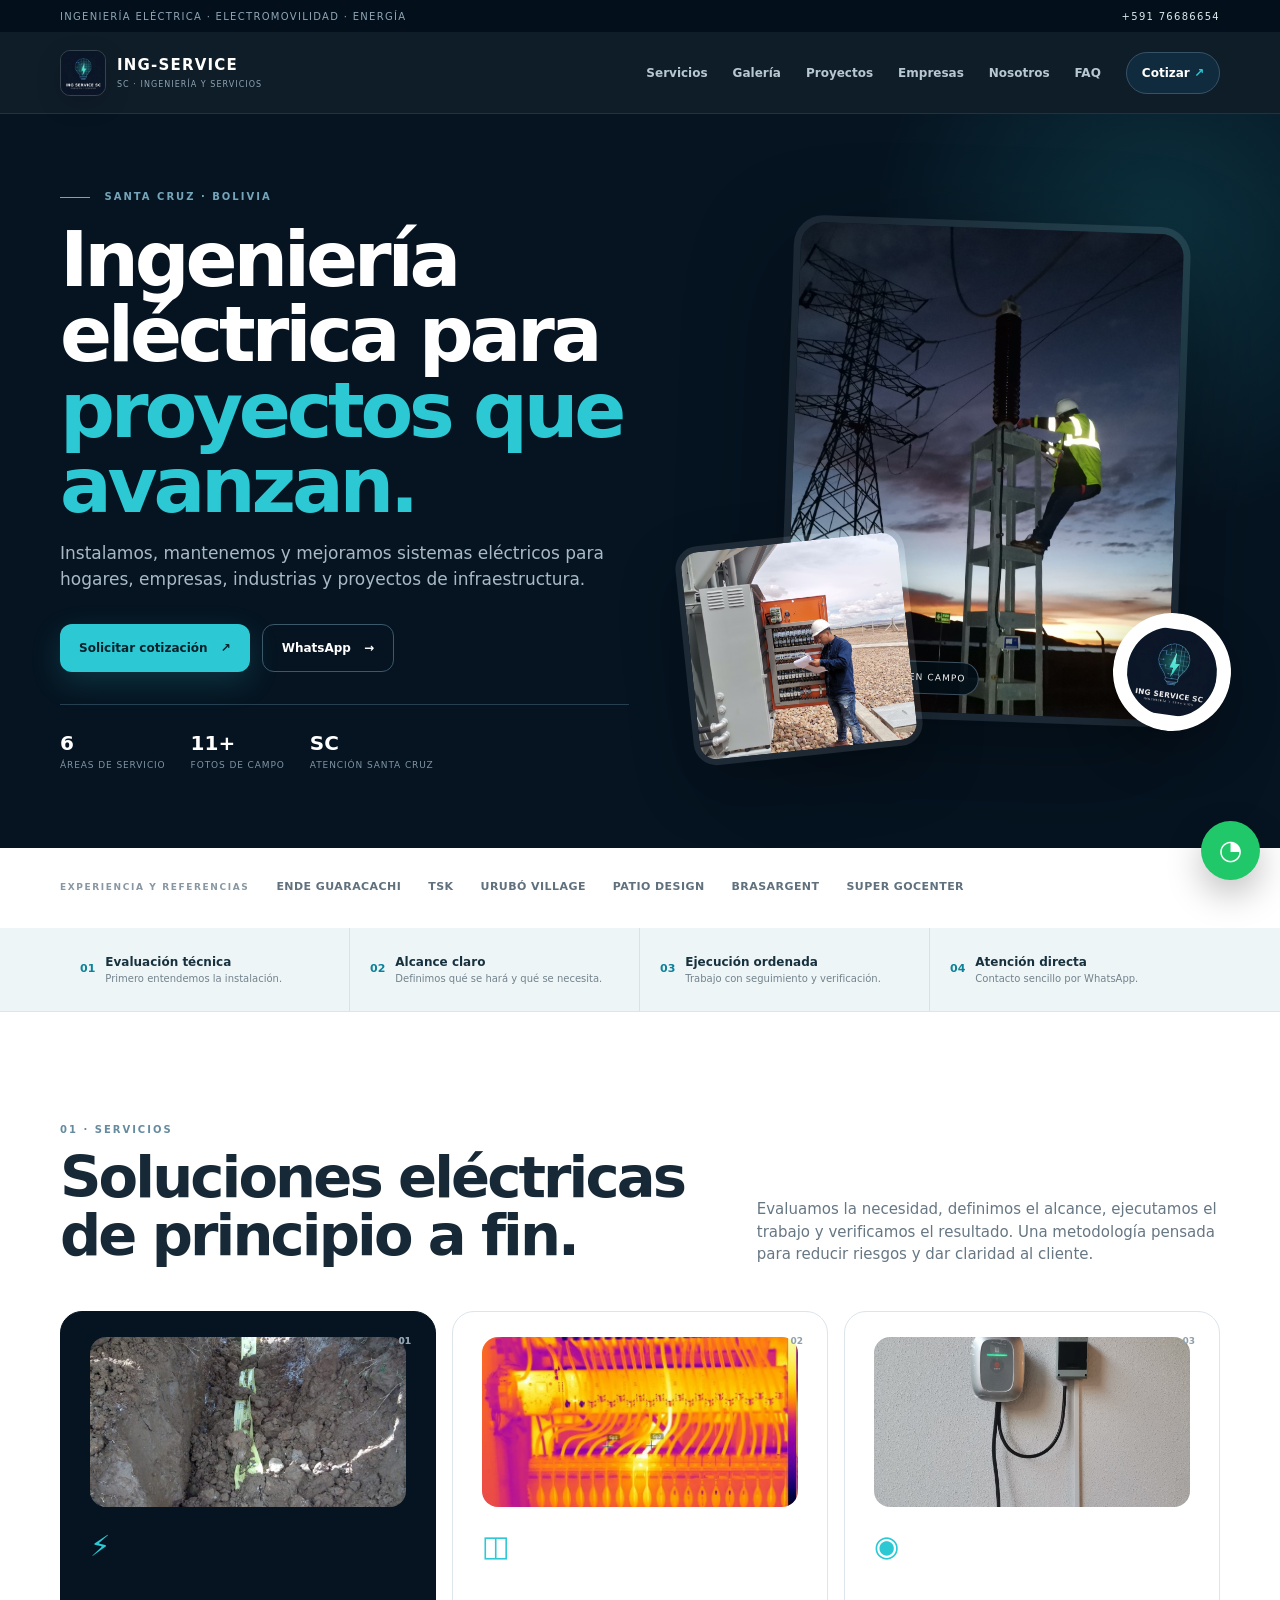
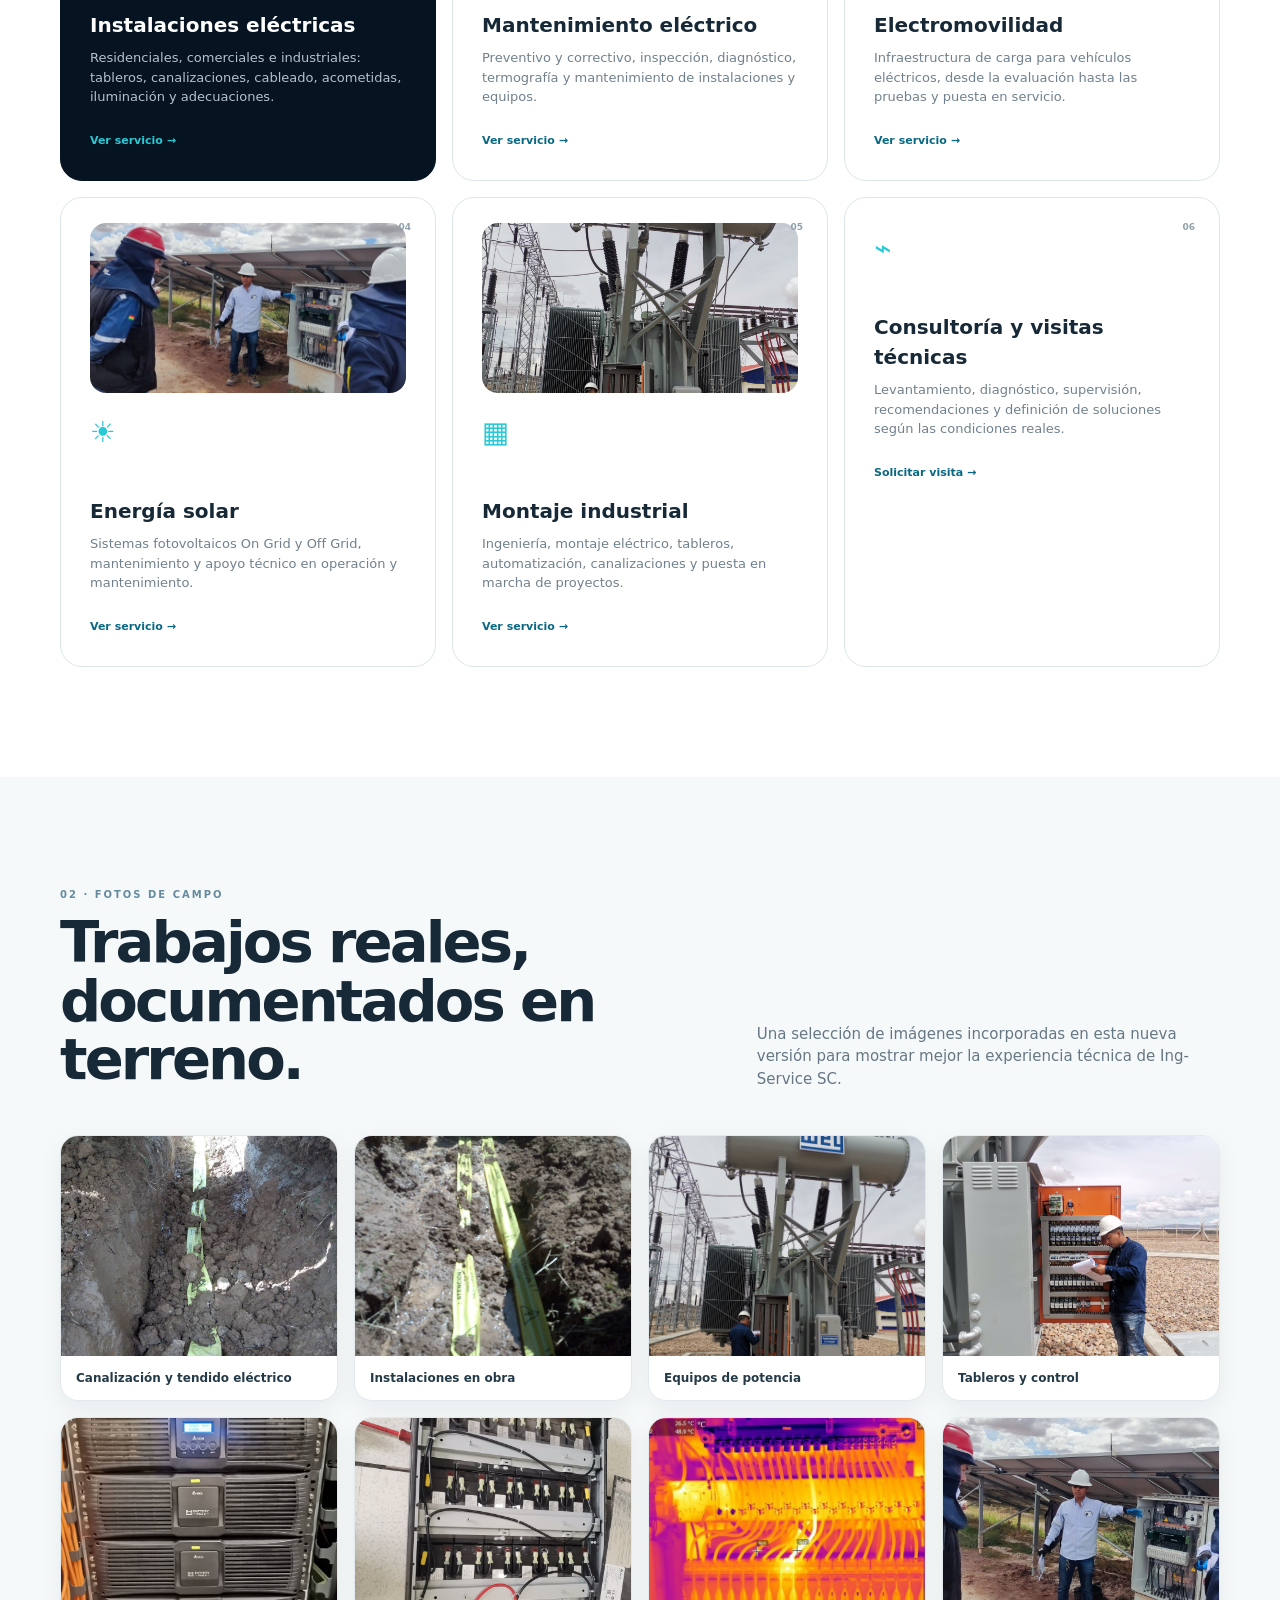
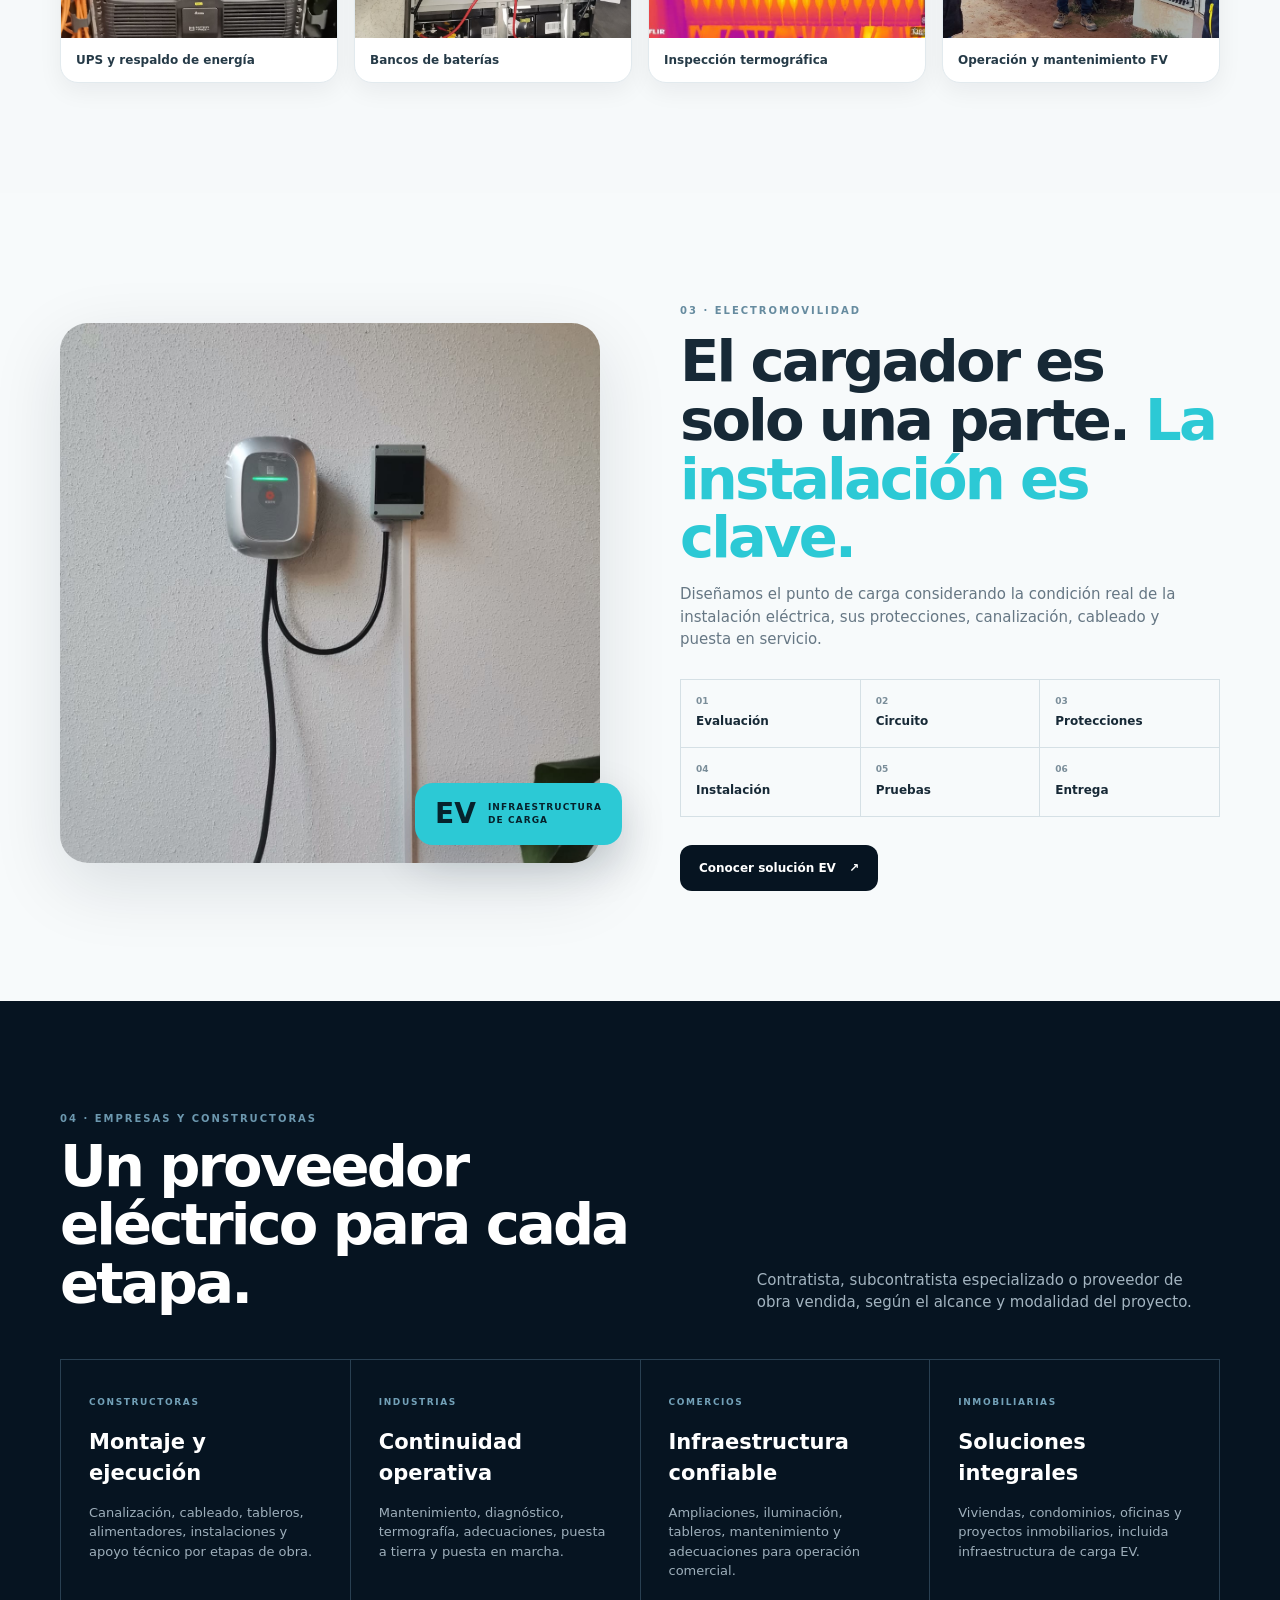
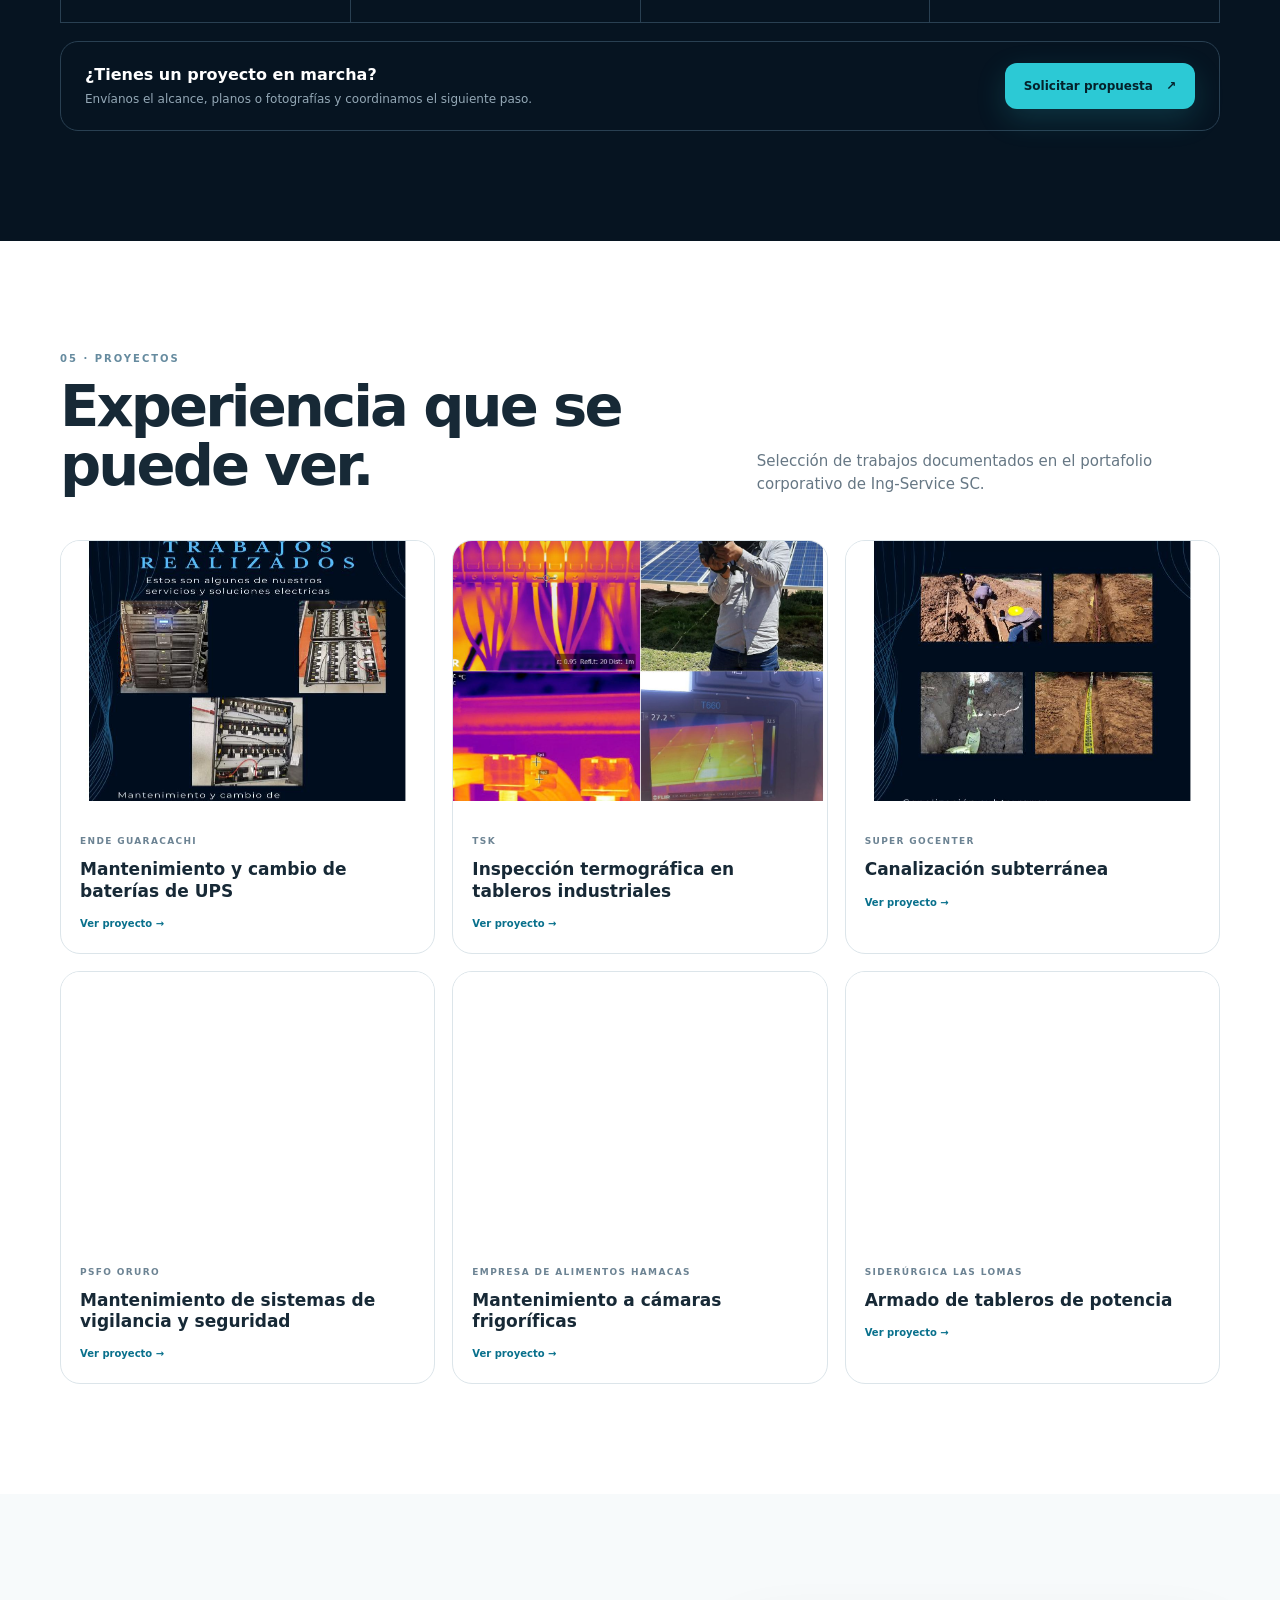
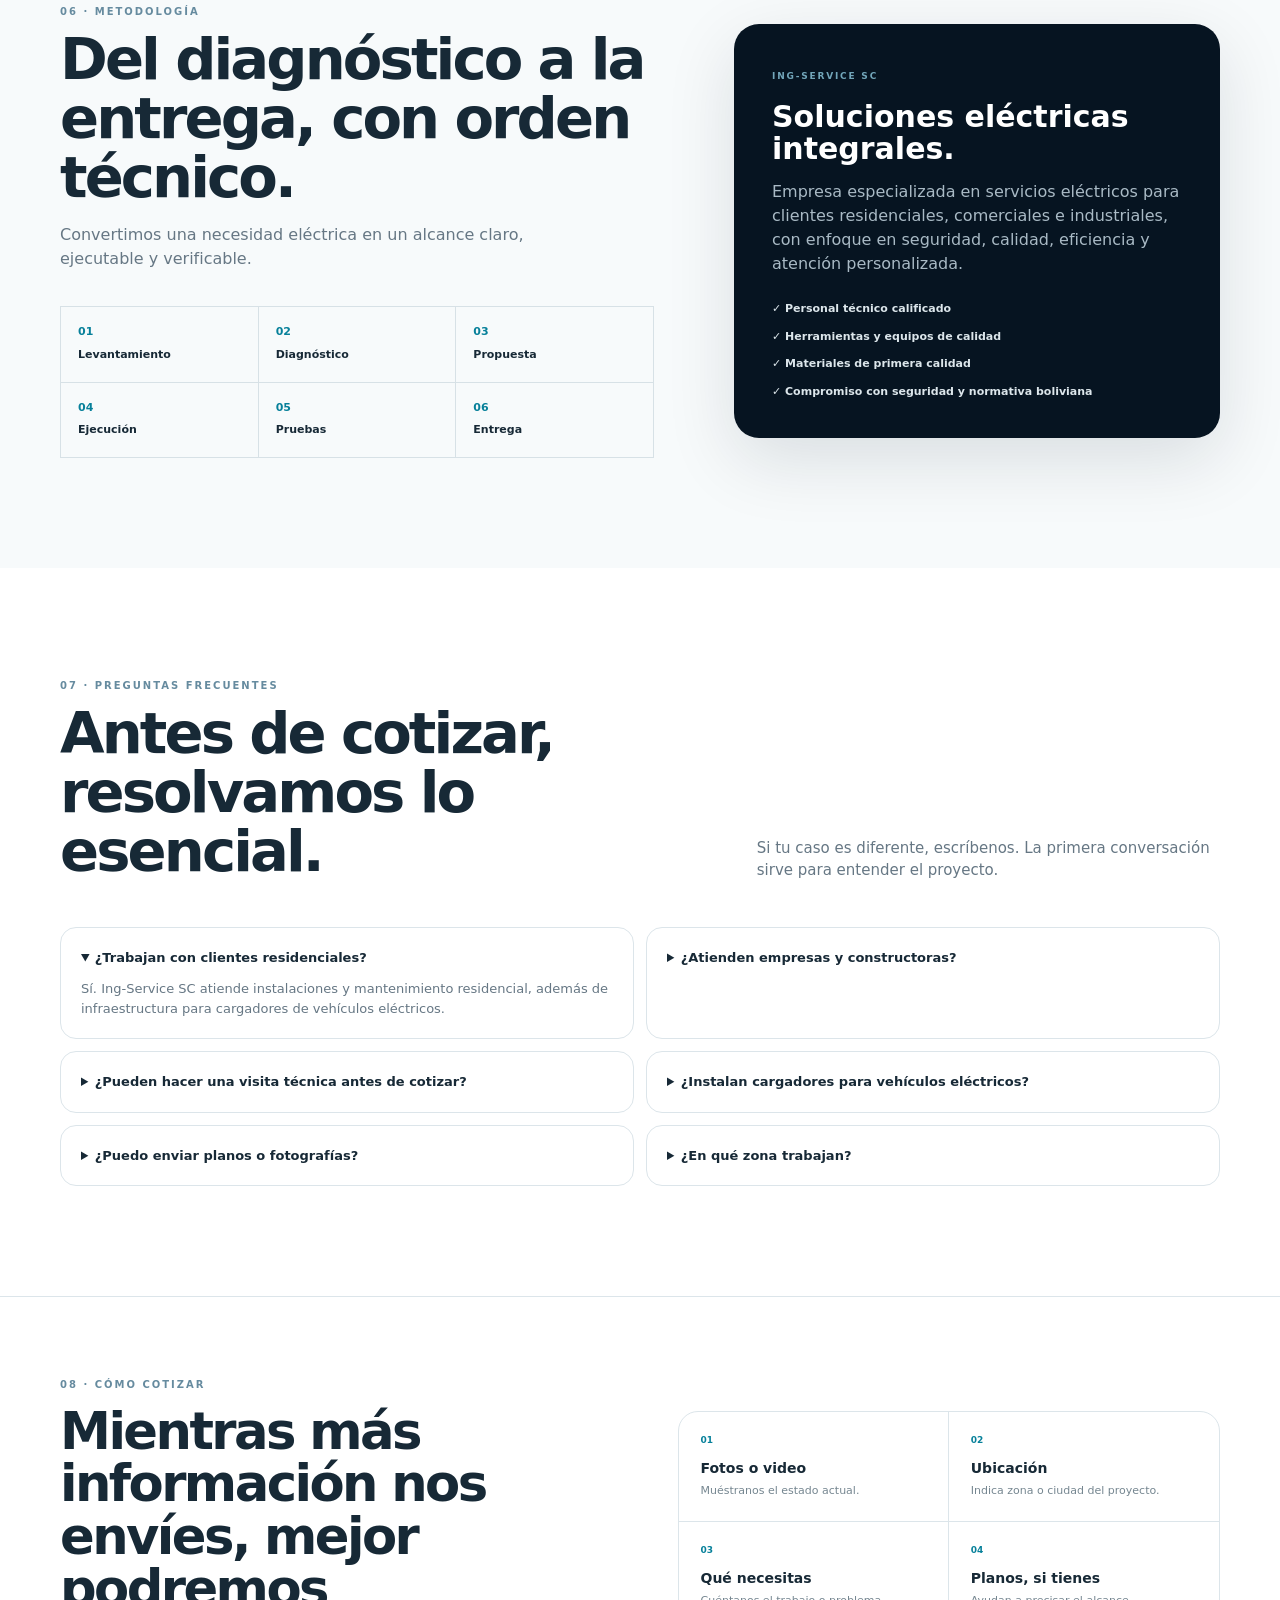
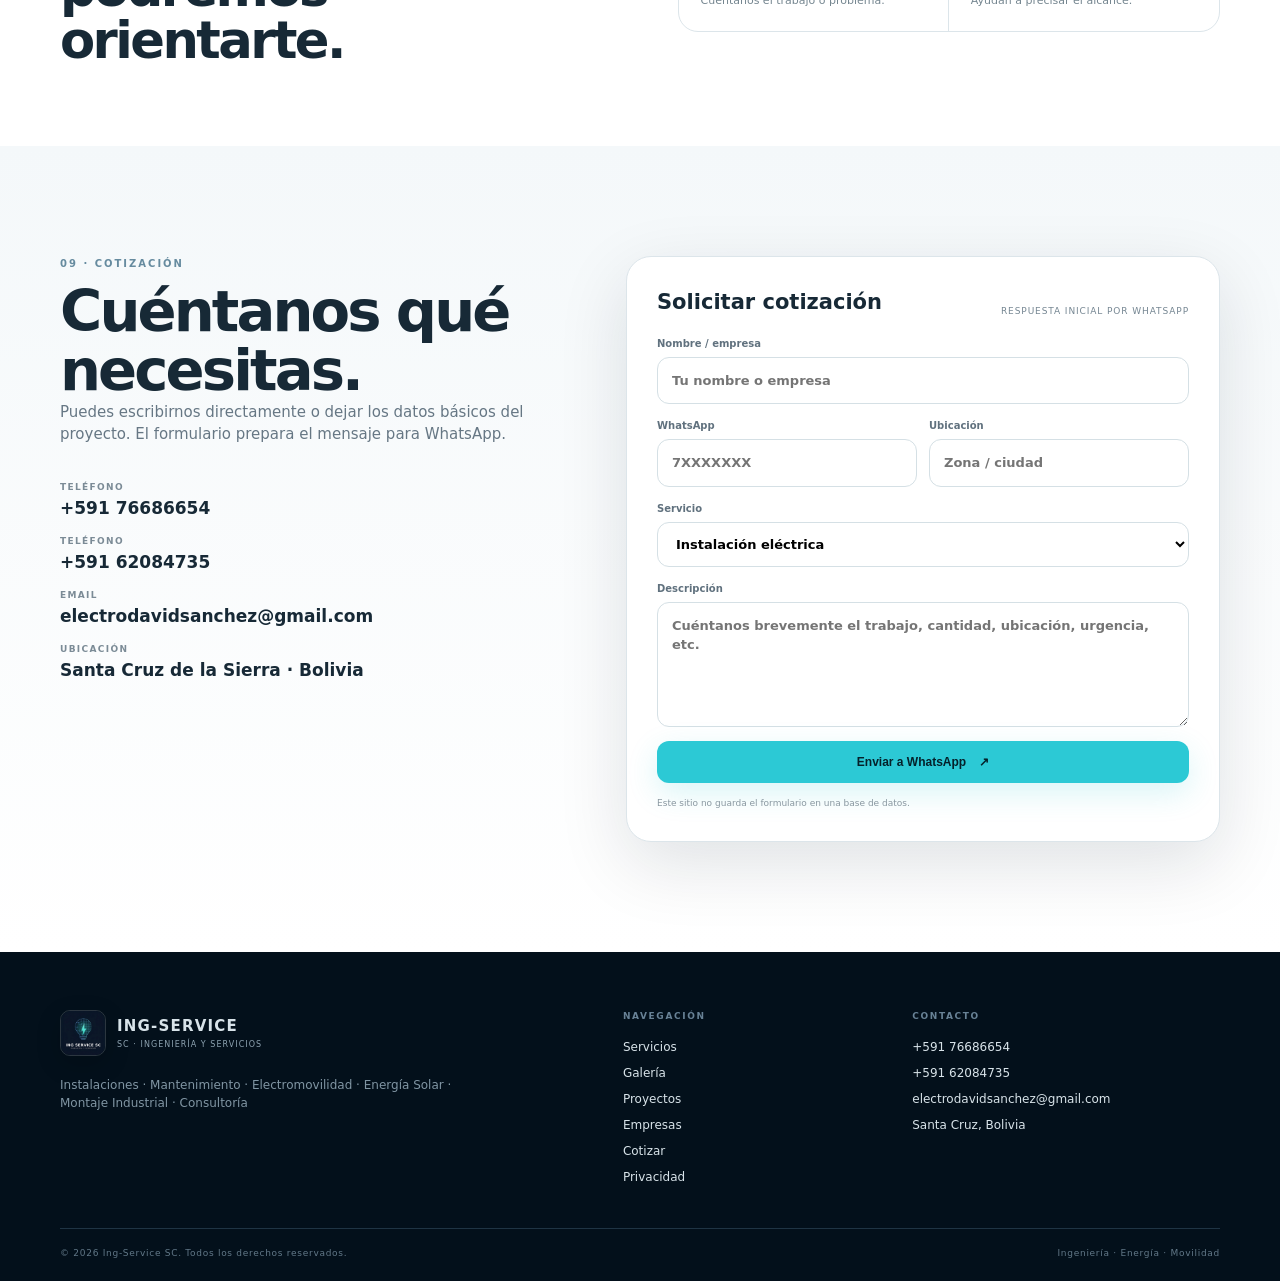
==== commit 8abd2163: "Update index.html" ====
--- a/index.html
+++ b/index.html
@@ -8,7 +8,6 @@
 <link rel="icon" href="assets/favicon.png" type="image/png"><link rel="manifest" href="site.webmanifest">
 <title>Ing-Service SC | Ingeniería eléctrica y soluciones energéticas</title>
 <meta property="og:title" content="Ing-Service SC | Ingeniería eléctrica y soluciones energéticas"><meta property="og:description" content="Instalaciones, mantenimiento, electromovilidad, energía solar y montaje eléctrico en Santa Cruz, Bolivia."><meta property="og:type" content="website"><meta property="og:url" content="https://ingservicesc.github.io/Ingservice-web/"><meta property="og:image" content="https://ingservicesc.github.io/Ingservice-web/assets/trabajo-electrico-alta-tension.jpg"><meta name="twitter:card" content="summary_large_image"><meta name="twitter:title" content="Ing-Service SC | Ingeniería eléctrica y soluciones energéticas"><meta name="twitter:description" content="Soluciones eléctricas para hogares, empresas, industrias y proyectos."><meta name="twitter:image" content="https://ingservicesc.github.io/Ingservice-web/assets/trabajo-electrico-alta-tension.jpg">
-{"@context":"https://schema.org","@type":["Electrician","LocalBusiness"],"name":"Ing-Service SC","alternateName":"Ing-Service","description":"Ingeniería eléctrica, instalaciones, mantenimiento, electromovilidad, energía solar y montaje industrial.","telephone":["+59176686654","+59162084735"],"email":"electrodavidsanchez@gmail.com","url":"https://ingservicesc.github.io/Ingservice-web/","image":"https://ingservicesc.github.io/Ingservice-web/assets/trabajo-electrico-alta-tension.jpg","areaServed":[{"@type":"City","name":"Santa Cruz de la Sierra"},{"@type":"Country","name":"Bolivia"}],"address":{"@type":"PostalAddress","addressLocality":"Santa Cruz de la Sierra","addressCountry":"BO"},"contactPoint":[{"@type":"ContactPoint","telephone":"+59176686654","contactType":"sales","availableLanguage":["es"]}],"serviceType":["Instalaciones eléctricas","Mantenimiento eléctrico","Electromovilidad","Sistemas fotovoltaicos","Montaje industrial","Consultoría eléctrica"]}
 </script>
 <link rel="stylesheet" href="styles.css">
 <!-- Google Analytics 4: pega aquí tu ID de medición cuando creemos la cuenta (G-XXXXXXXXXX). -->
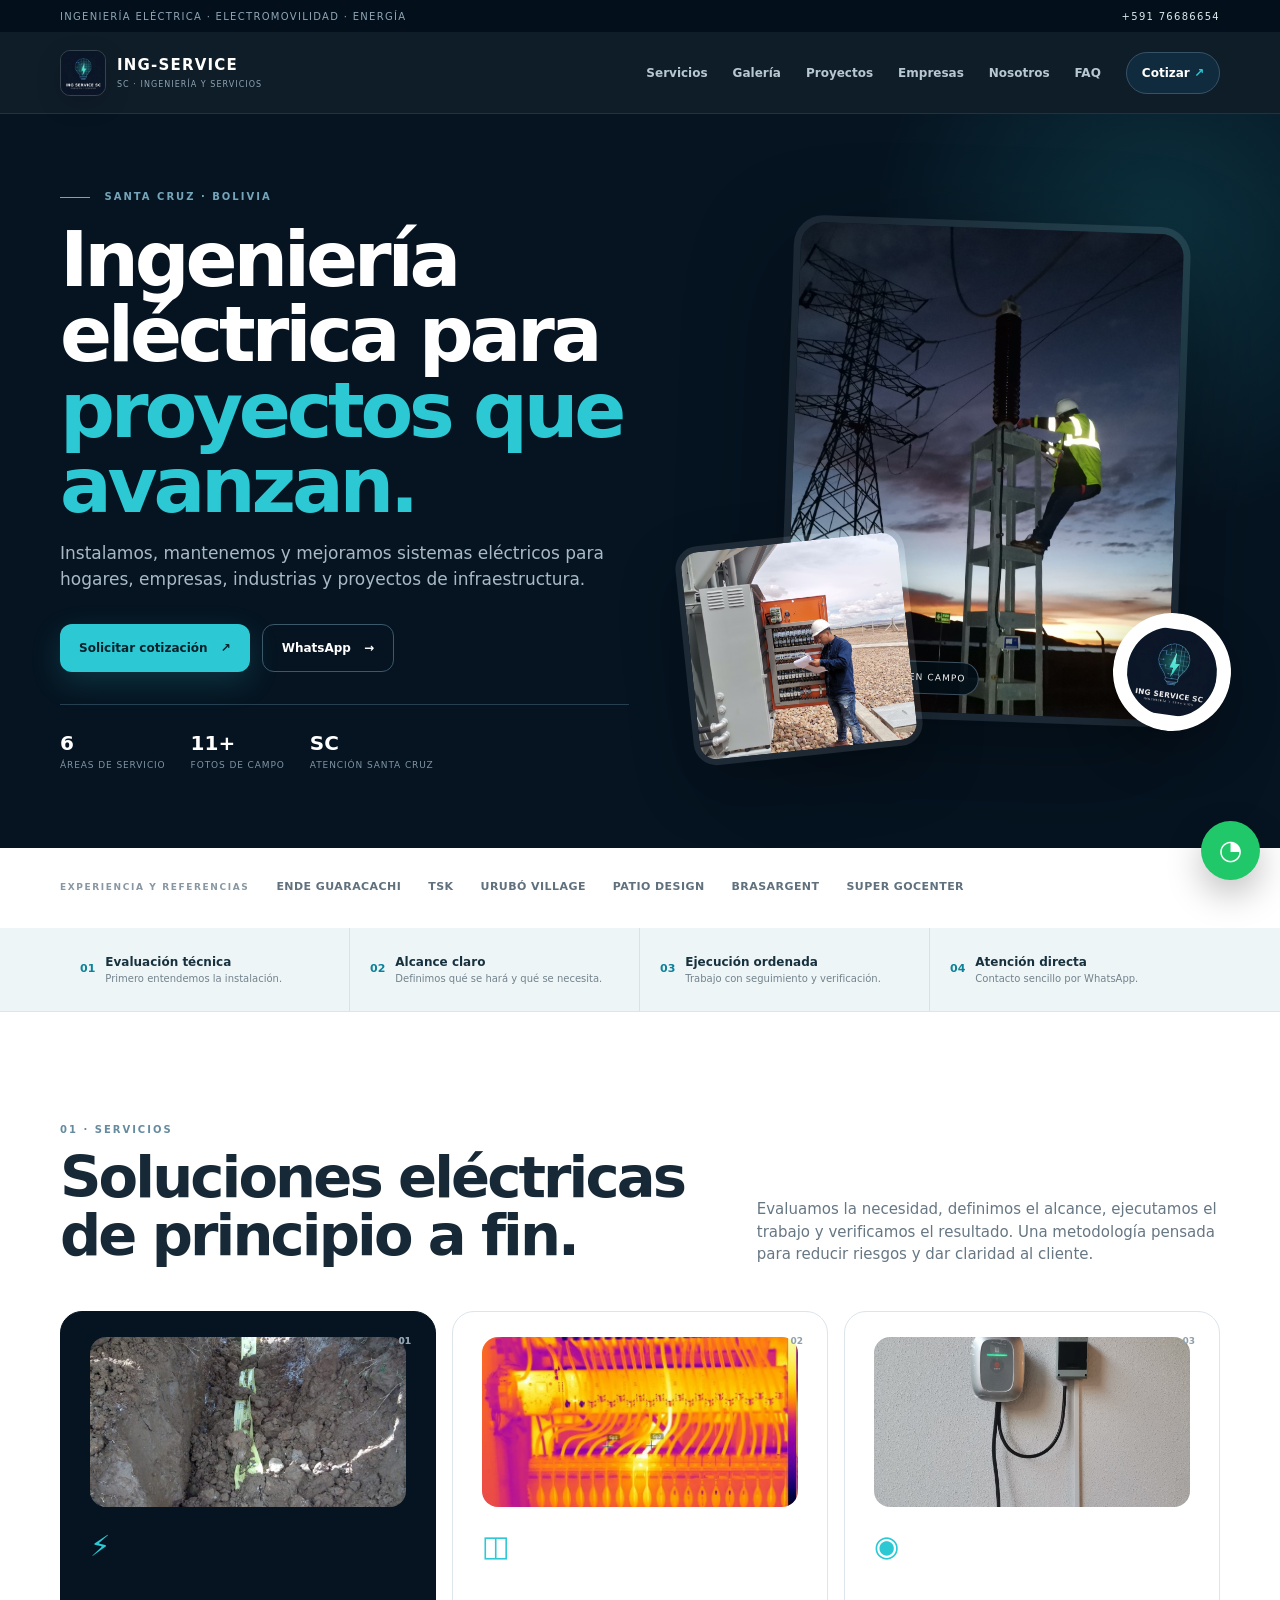
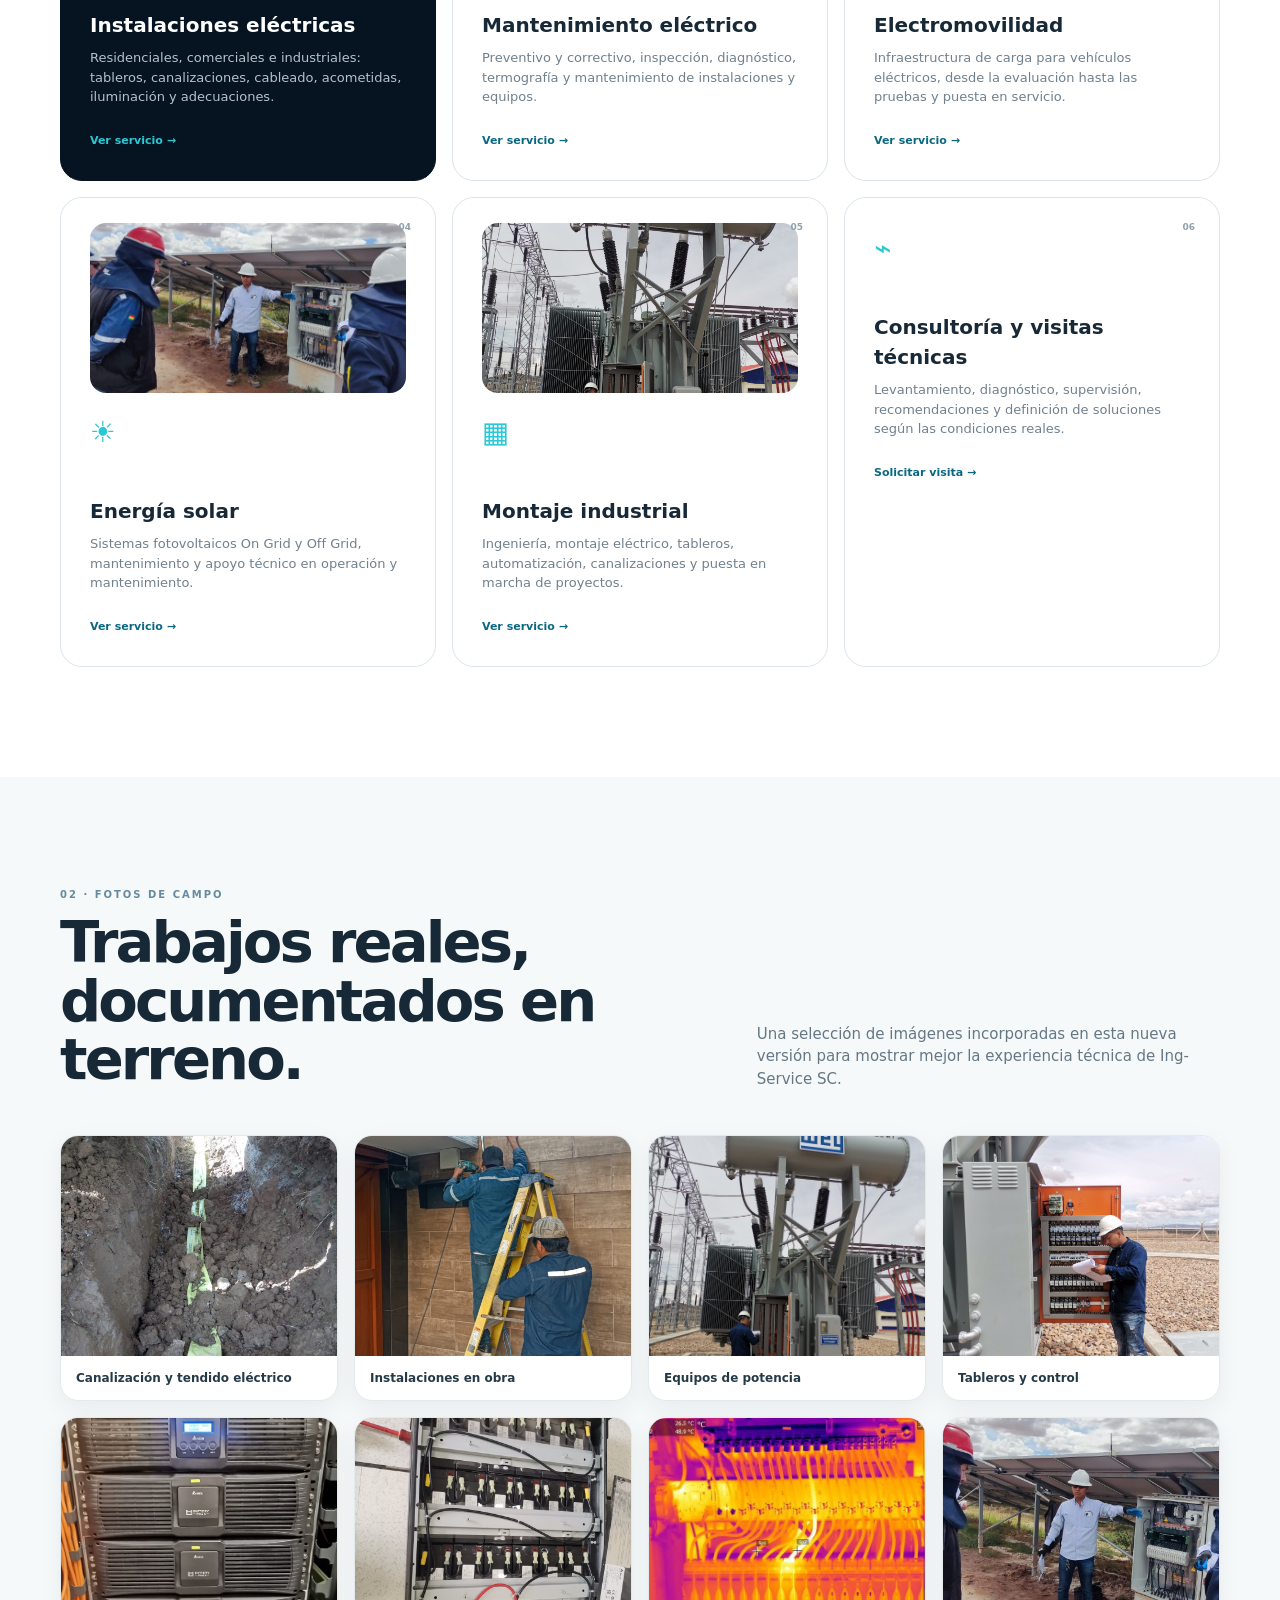
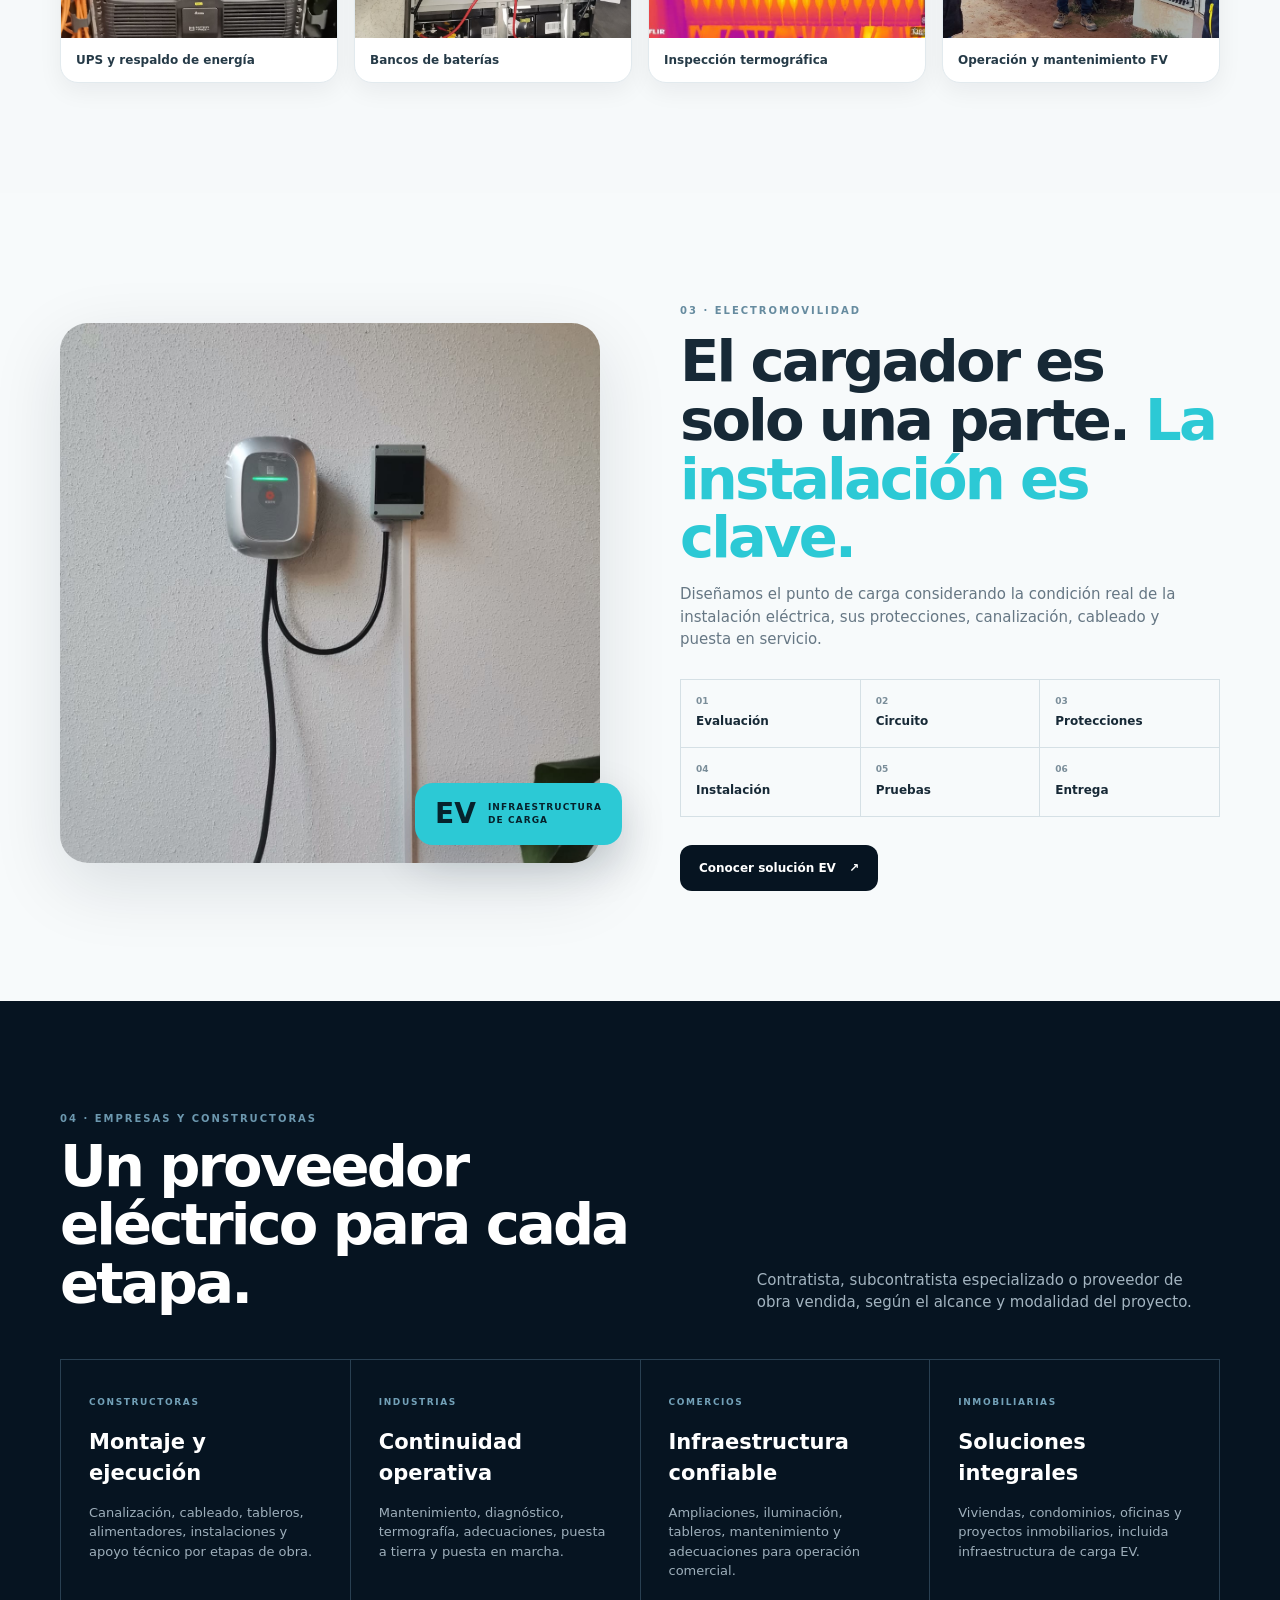
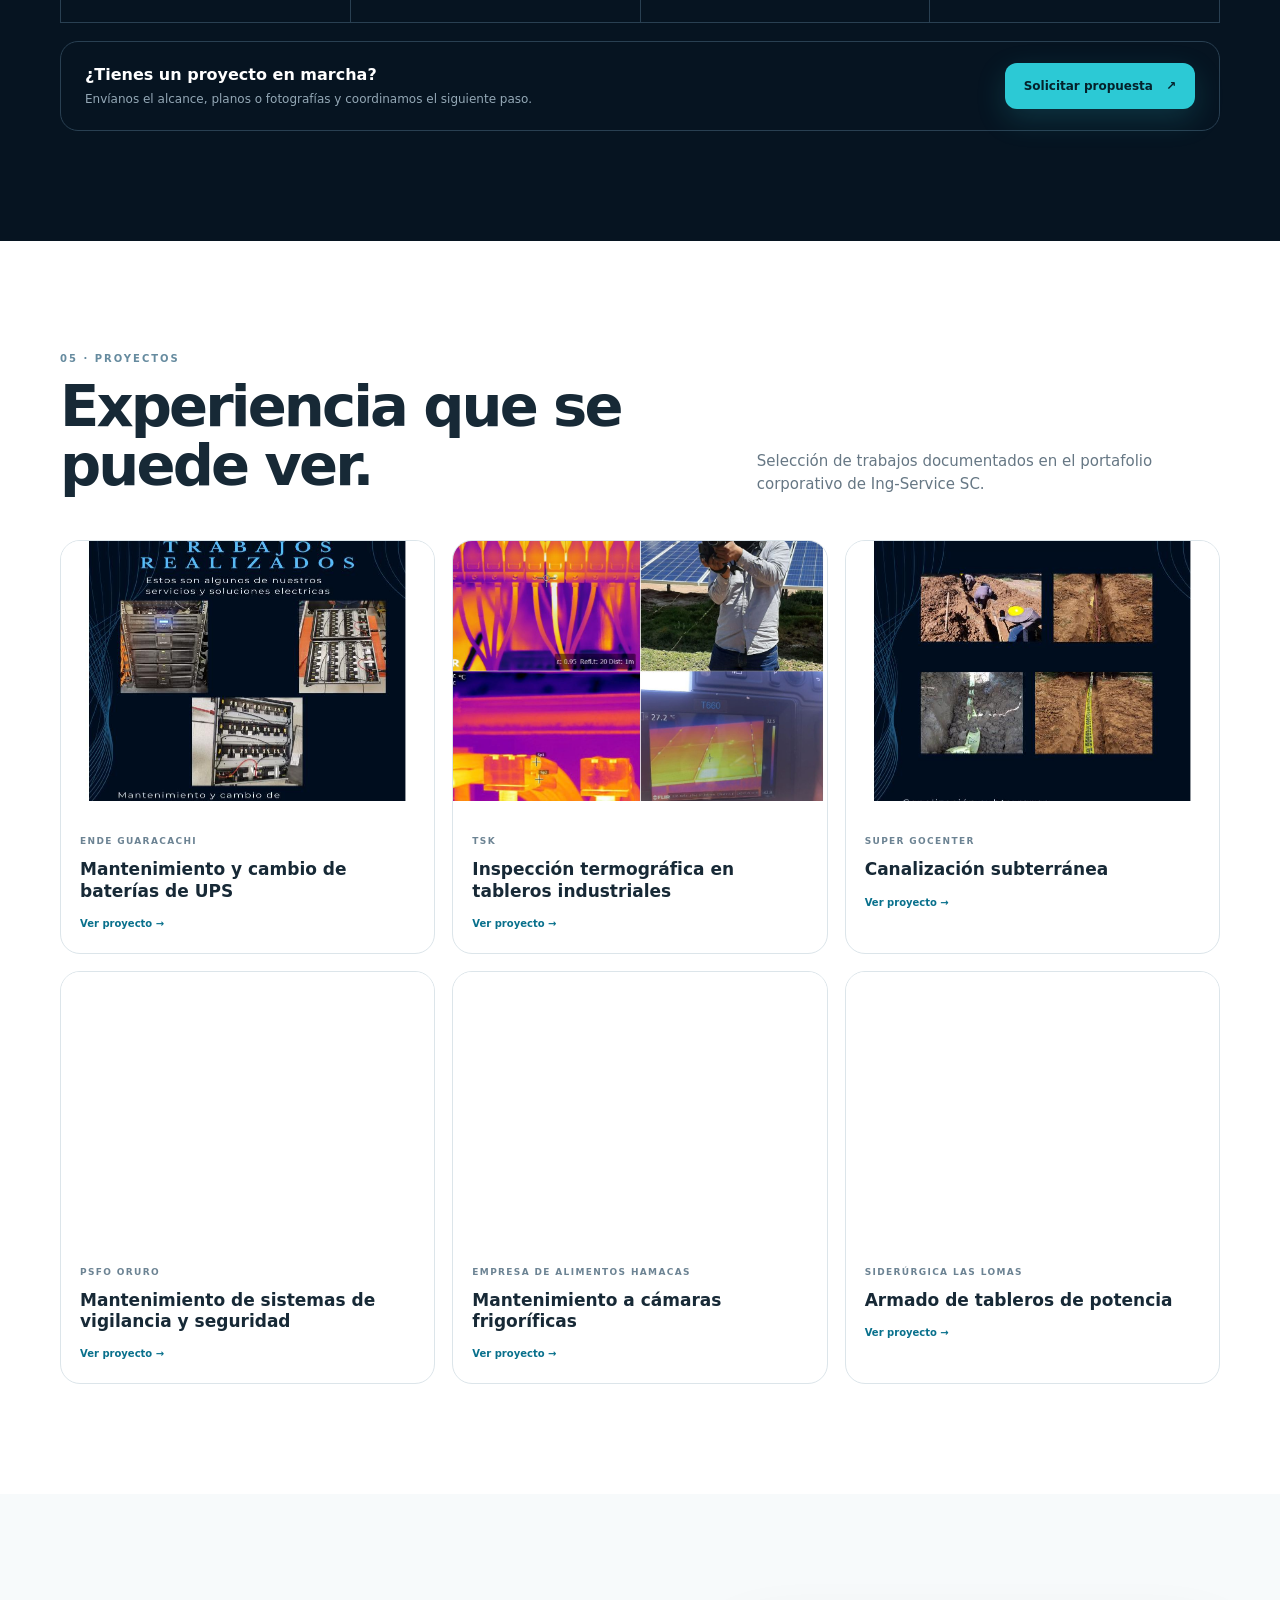
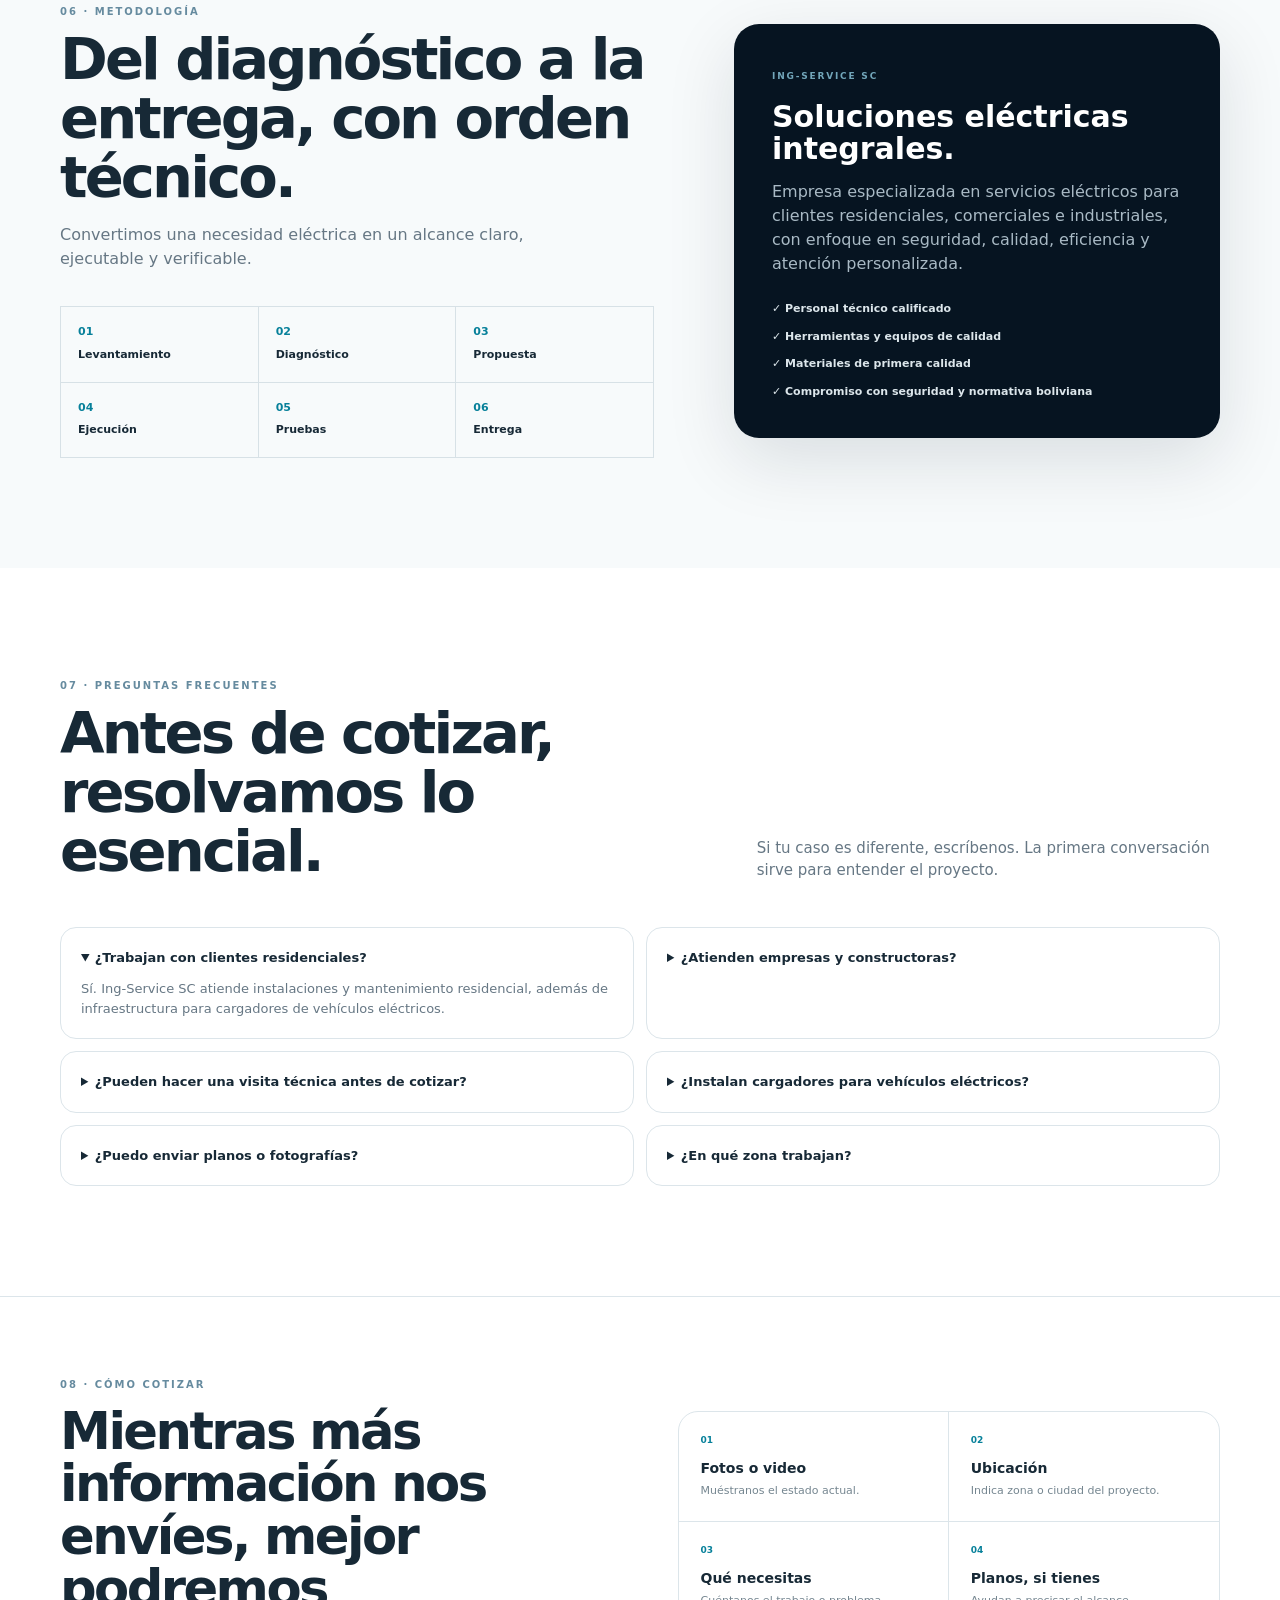
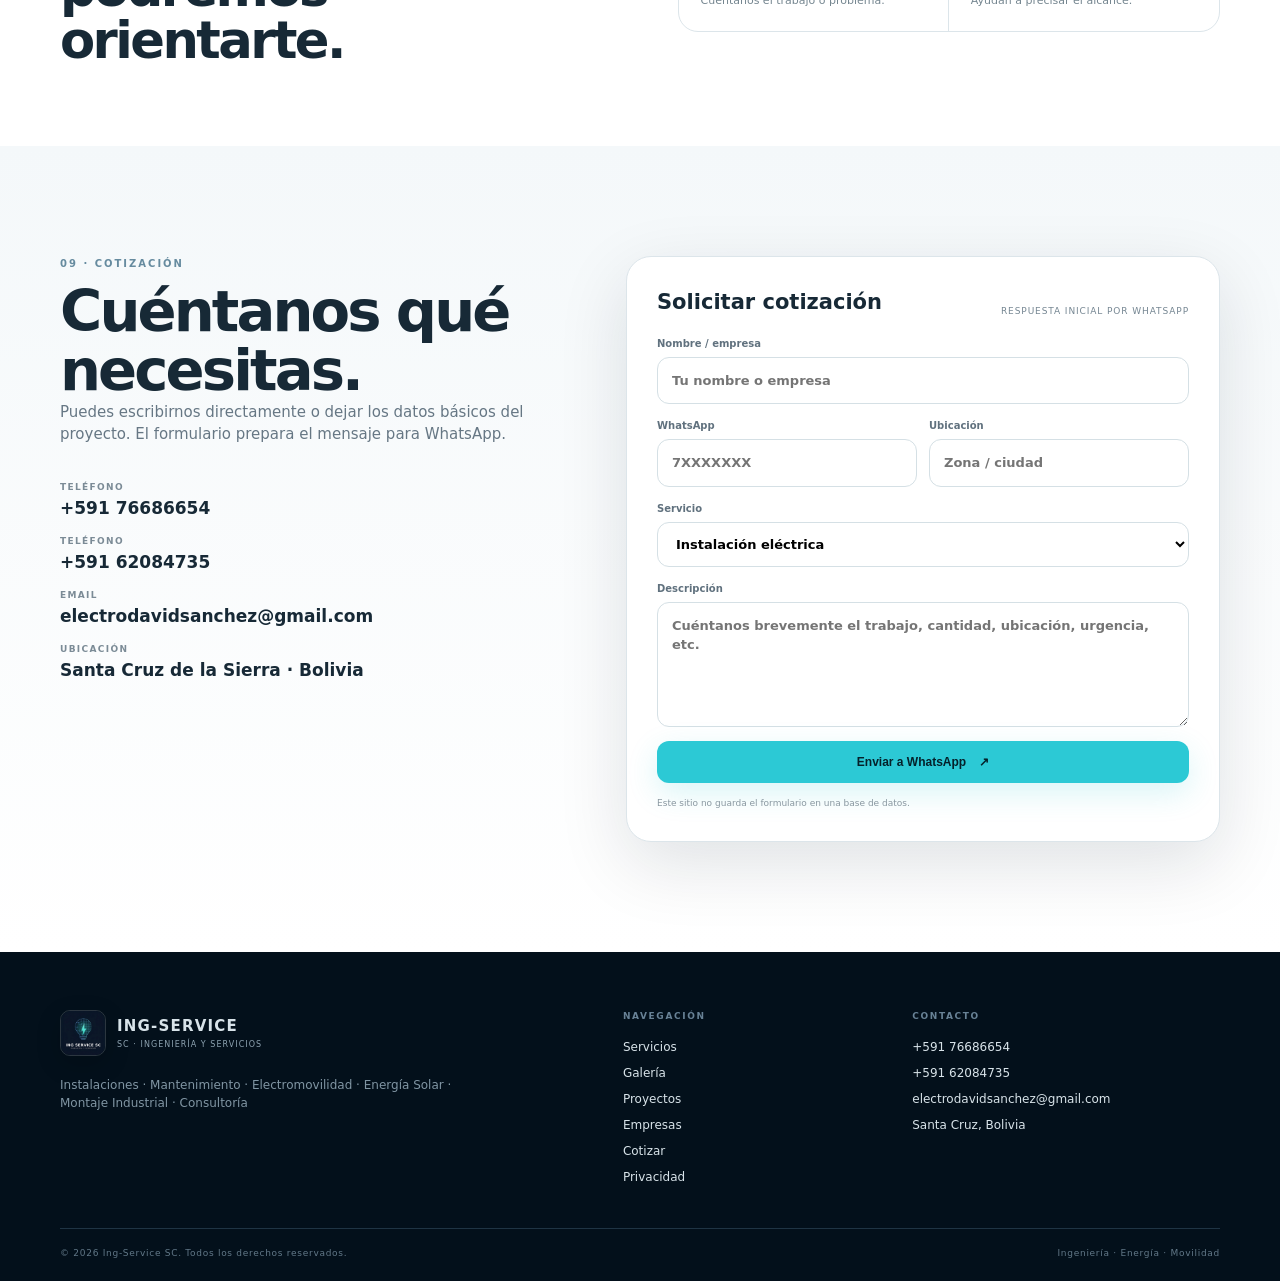
==== commit ee74098a: "Update index.html" ====
--- a/index.html
+++ b/index.html
@@ -51,7 +51,7 @@
 <p>Una selección de imágenes incorporadas en esta nueva versión para mostrar mejor la experiencia técnica de Ing-Service SC.</p></div>
 <div class="gallery-grid">
 <figure><img src="assets/instalaciones-01.jpg" alt="Canalización eléctrica subterránea" loading="lazy"><figcaption>Canalización y tendido eléctrico</figcaption></figure>
-<figure><img src="assets/instalaciones-02.jpg" alt="Instalación de canalización eléctrica" loading="lazy"><figcaption>Instalaciones en obra</figcaption></figure>
+<figure><img src="assets/instalaciones-02.png" alt="Instalación de canalización eléctrica" loading="lazy"><figcaption>Instalaciones en obra</figcaption></figure>
 <figure><img src="assets/mantenimiento-01.jpg" alt="Transformador de potencia en subestación" loading="lazy"><figcaption>Equipos de potencia</figcaption></figure>
 <figure><img src="assets/mantenimiento-02.jpg" alt="Tablero de control eléctrico industrial" loading="lazy"><figcaption>Tableros y control</figcaption></figure>
 <figure><img src="assets/mantenimiento-03.jpg" alt="Sistema UPS Delta" loading="lazy"><figcaption>UPS y respaldo de energía</figcaption></figure>
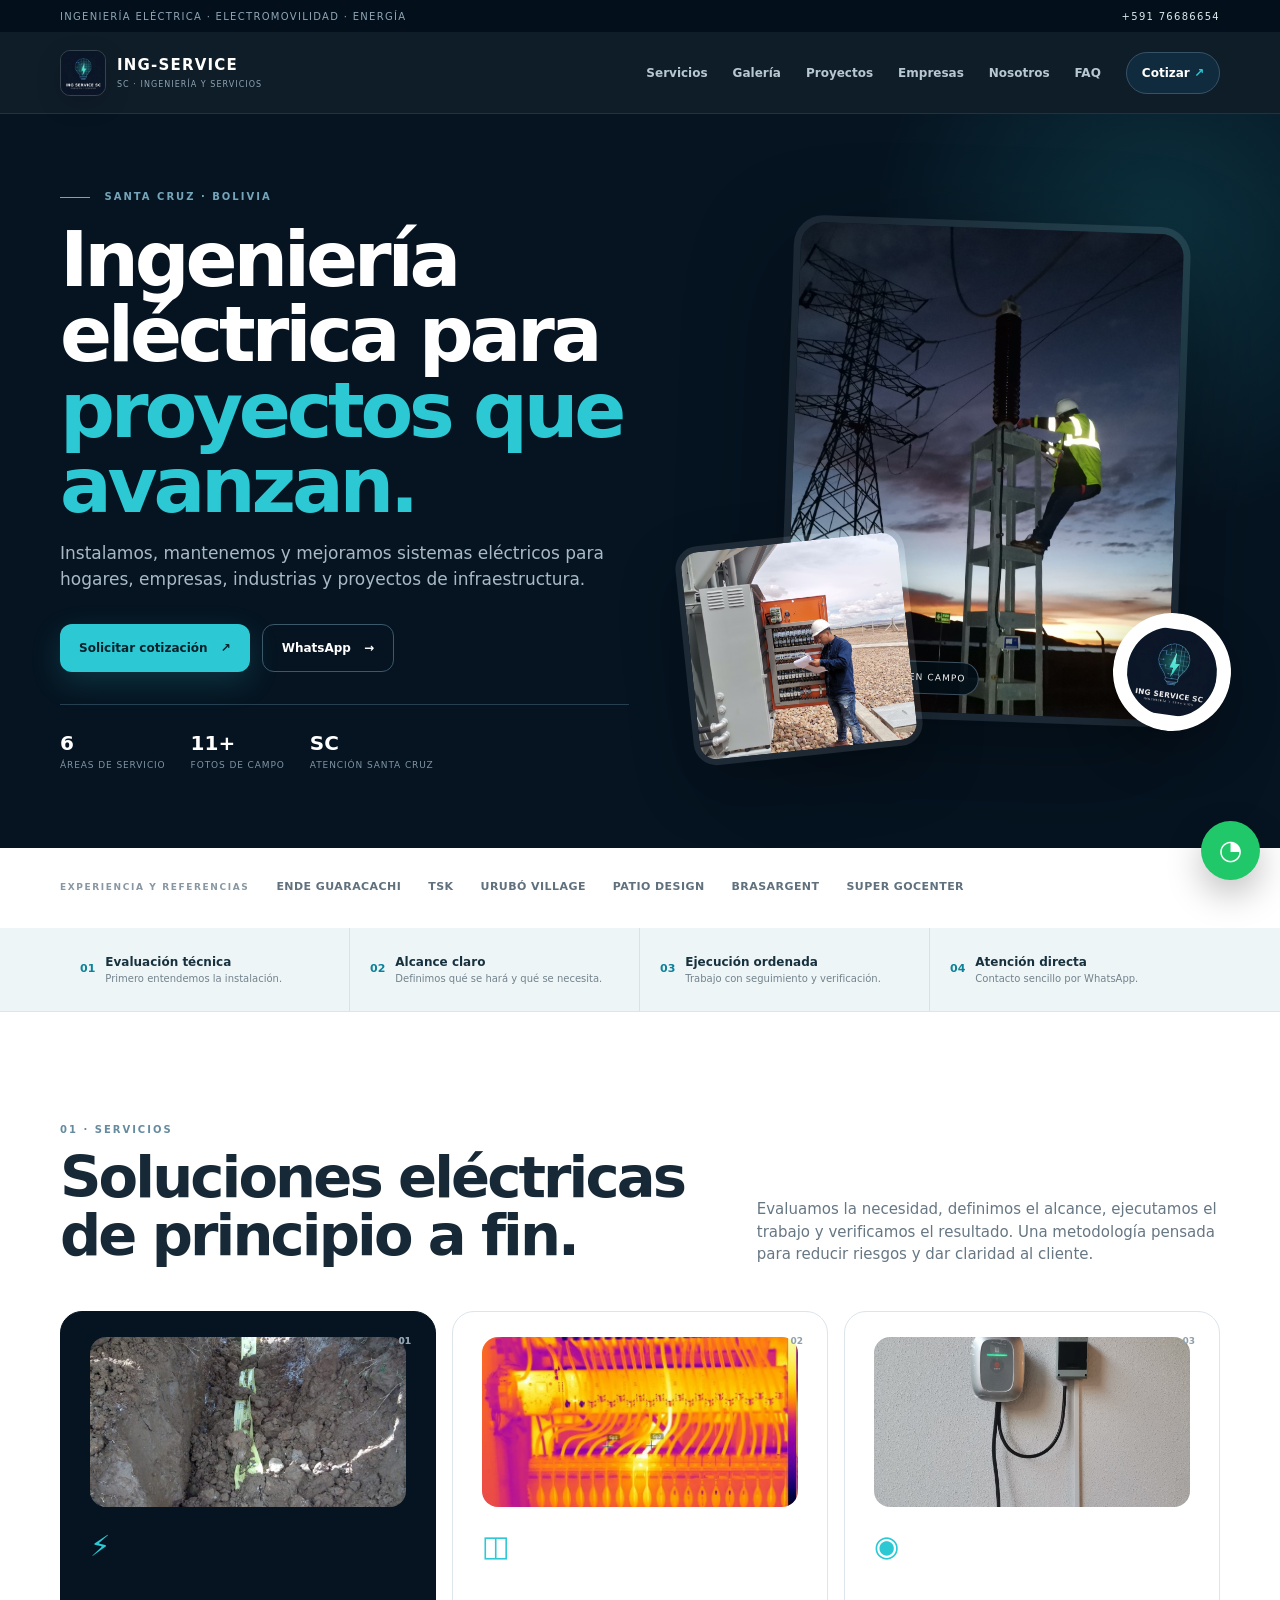
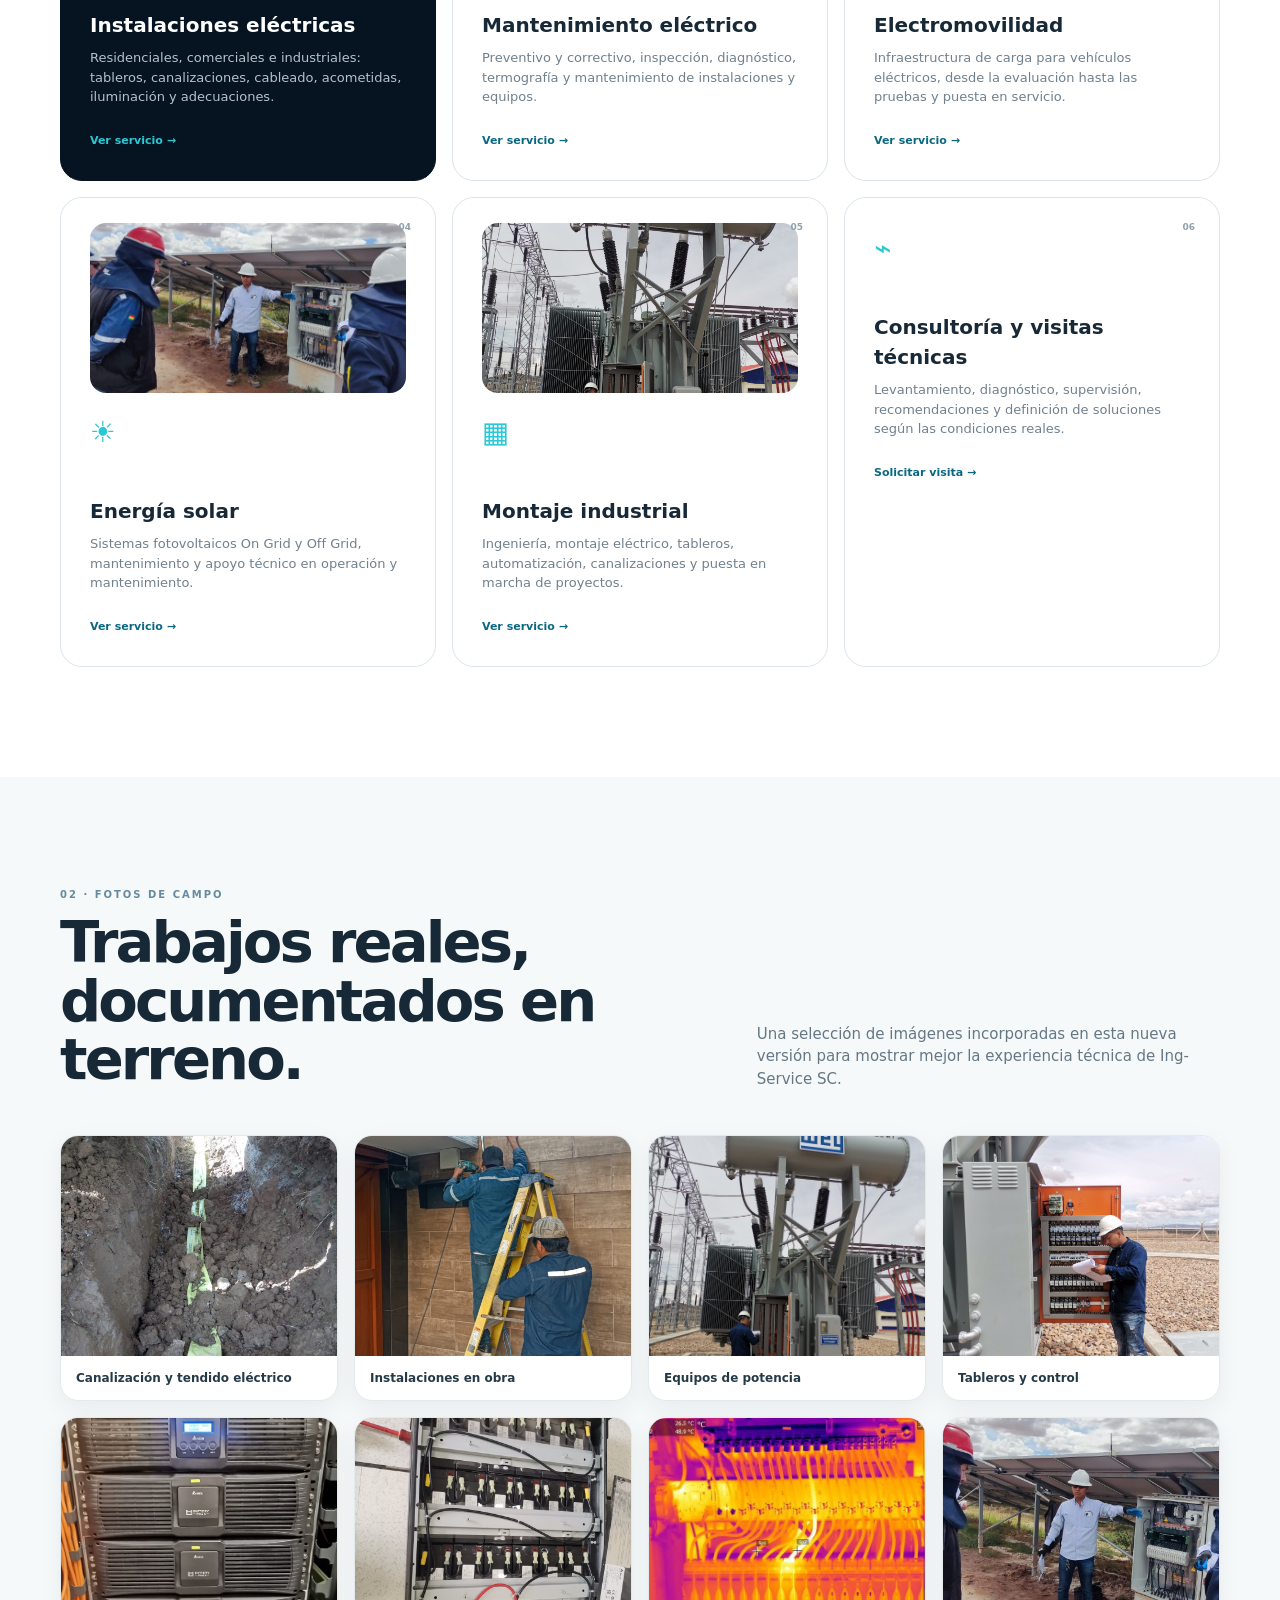
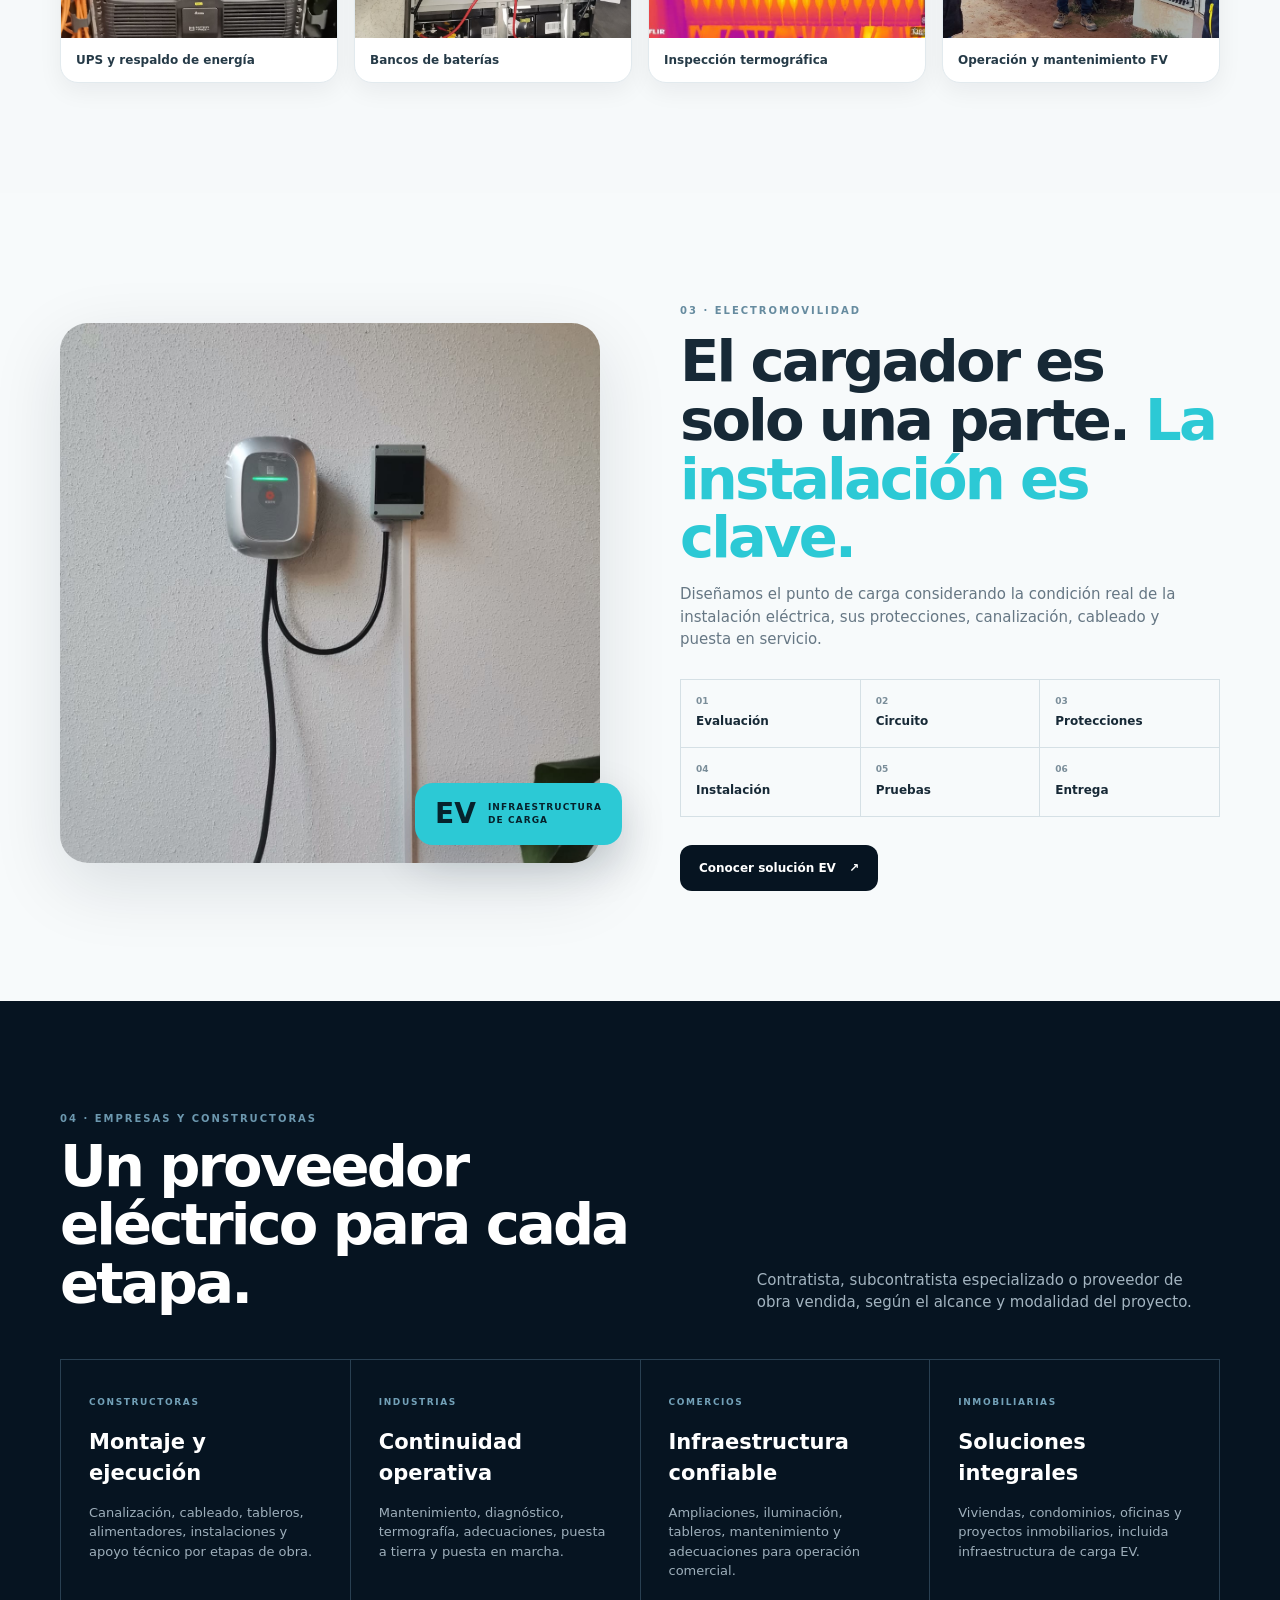
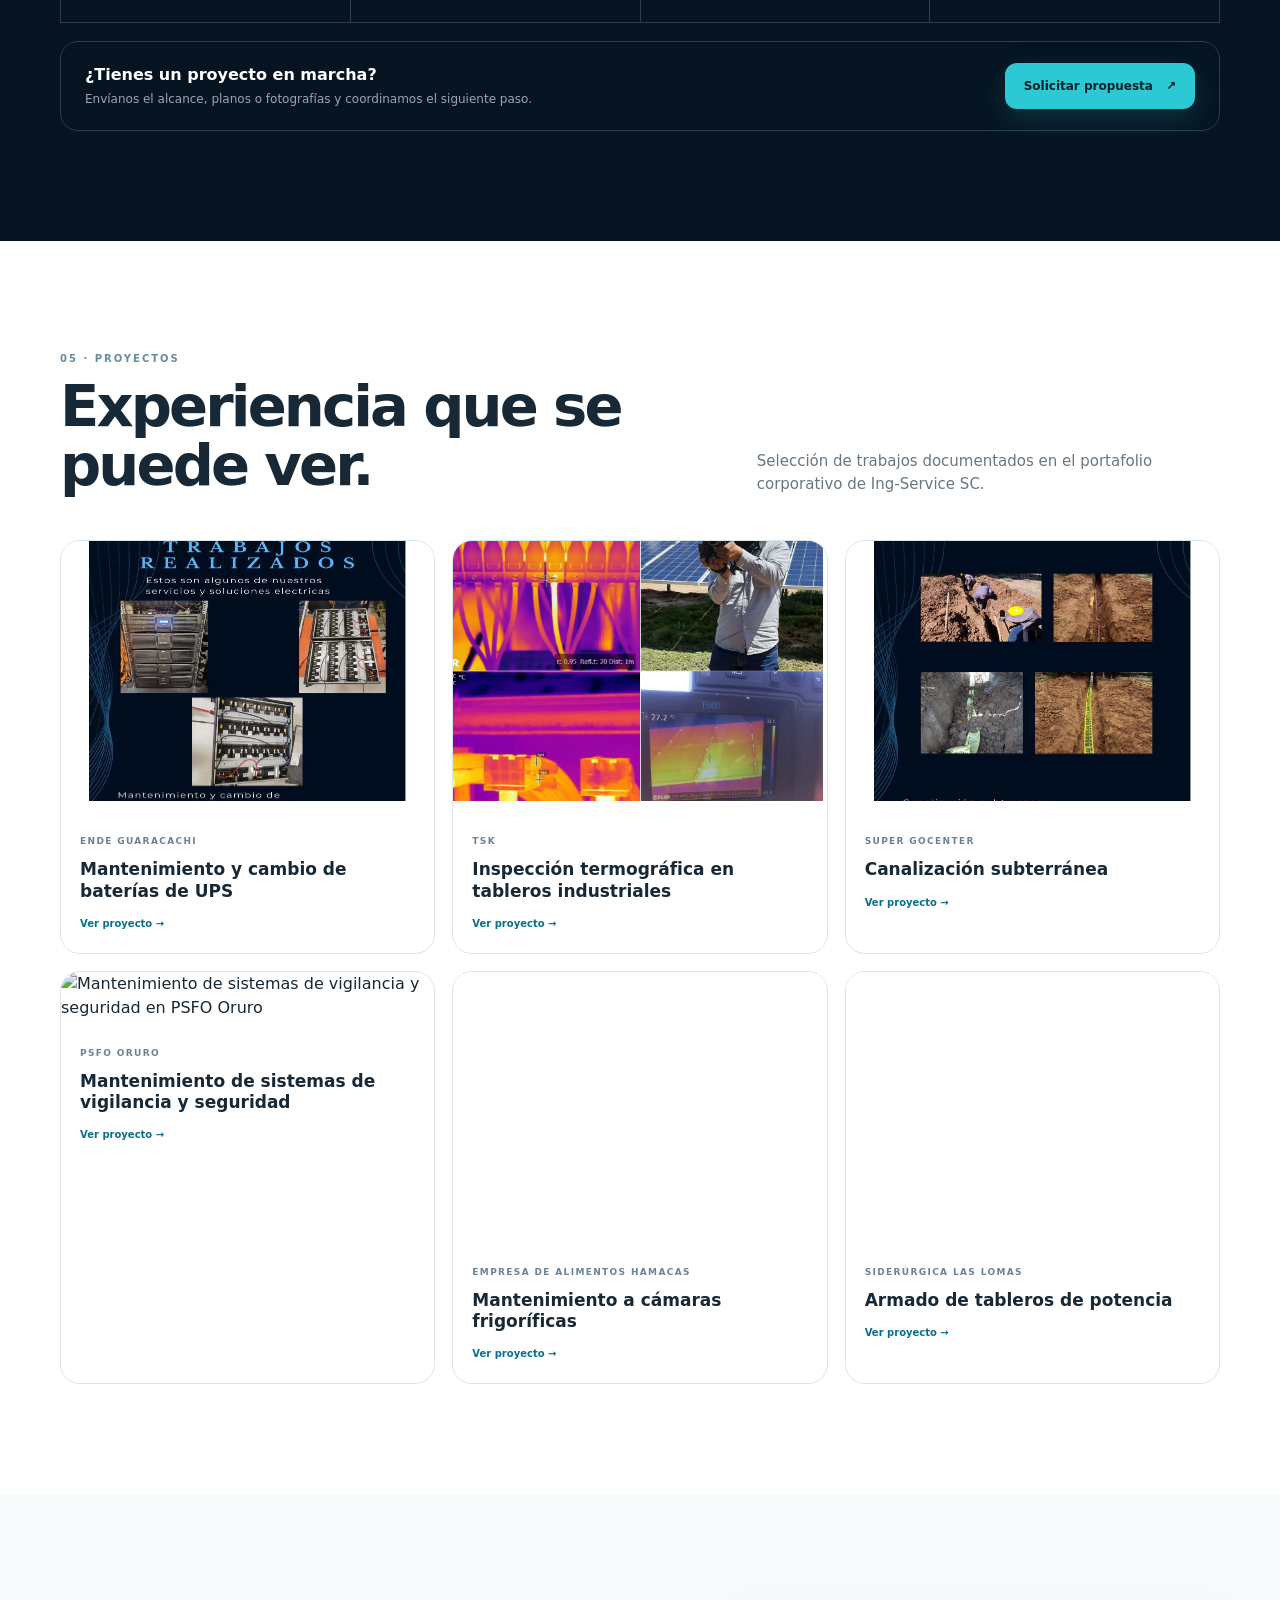
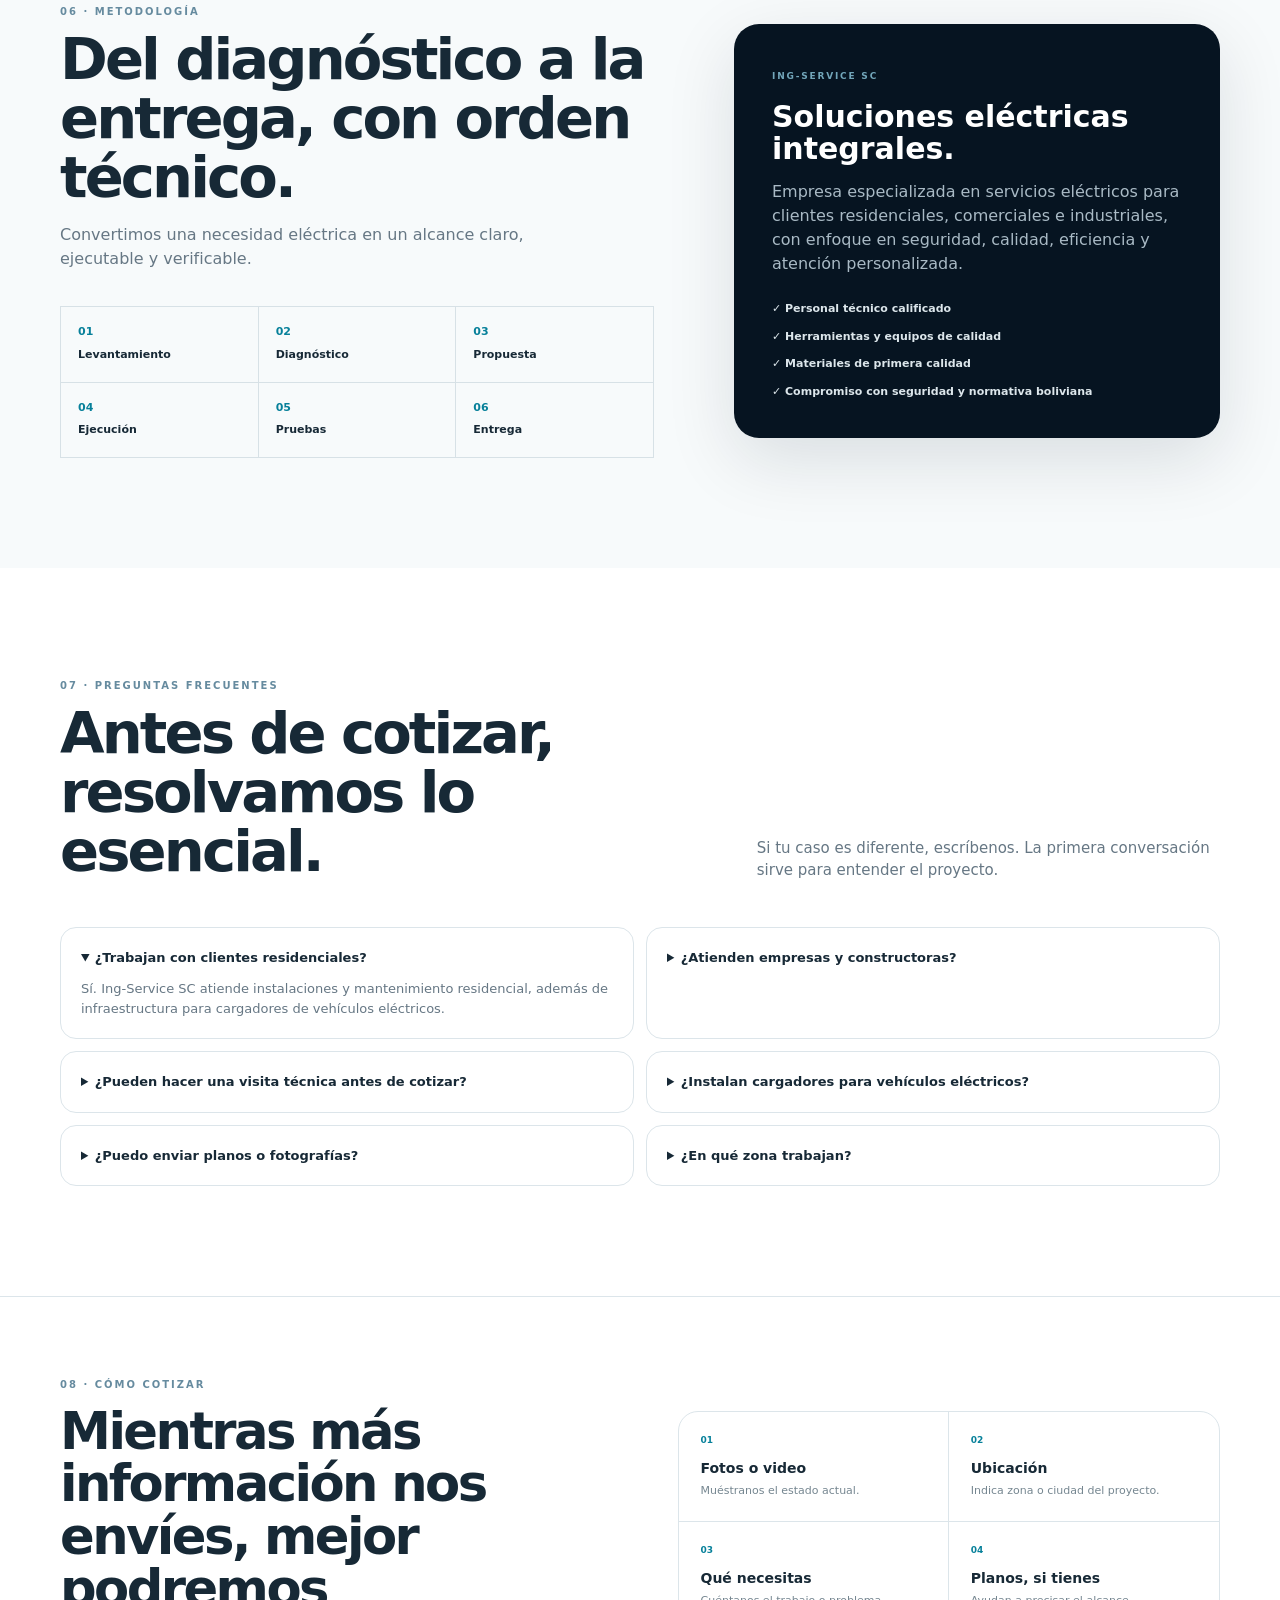
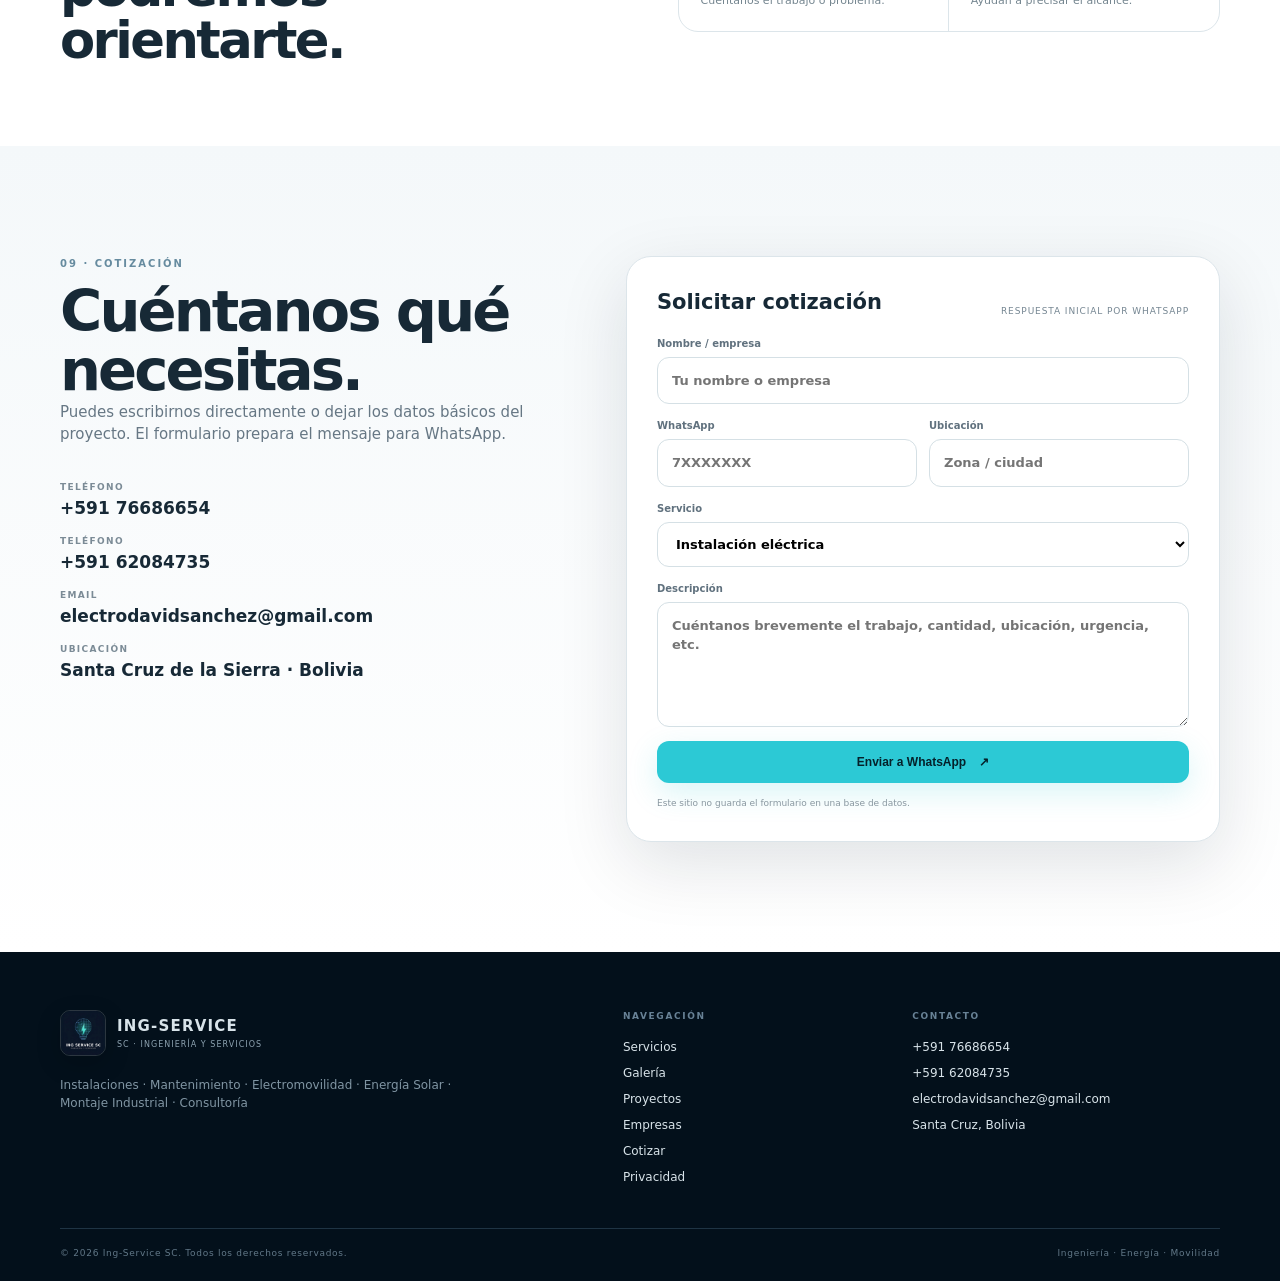
==== commit bf86b2d6: "Update index.html" ====
--- a/index.html
+++ b/index.html
@@ -65,7 +65,7 @@
 <a class="project" href="proyectos/ende-guaracachi.html"><img src="assets/port-06.jpg" alt="Mantenimiento de UPS en ENDE Guaracachi" loading="lazy"><div><span>ENDE GUARACACHI</span><h3>Mantenimiento y cambio de baterías de UPS</h3><small>Ver proyecto →</small></div></a>
 <a class="project" href="proyectos/tsk-termografia.html"><img src="assets/termografia-collage.jpg" alt="Termografía en tableros industriales para TSK" loading="lazy"><div><span>TSK</span><h3>Inspección termográfica en tableros industriales</h3><small>Ver proyecto →</small></div></a>
 <a class="project" href="proyectos/super-gocenter.html"><img src="assets/port-12.jpg" alt="Canalización subterránea en Super GoCenter" loading="lazy"><div><span>SUPER GOCENTER</span><h3>Canalización subterránea</h3><small>Ver proyecto →</small></div></a>
-<a class="project" href="proyectos/psfo-oruro.html"><img src="assets/port-15.jpg" alt="Mantenimiento de sistemas de vigilancia y seguridad en PSFO Oruro" loading="lazy"><div><span>PSFO ORURO</span><h3>Mantenimiento de sistemas de vigilancia y seguridad</h3><small>Ver proyecto →</small></div></a>
+<a class="project" href="proyectos/psfo-oruro.html"><img src="assets/mantenimiento-cctv,png" alt="Mantenimiento de sistemas de vigilancia y seguridad en PSFO Oruro" loading="lazy"><div><span>PSFO ORURO</span><h3>Mantenimiento de sistemas de vigilancia y seguridad</h3><small>Ver proyecto →</small></div></a>
 <a class="project" href="proyectos/hamacas.html"><img src="assets/port-17.jpg" alt="Mantenimiento de cámaras frigoríficas" loading="lazy"><div><span>EMPRESA DE ALIMENTOS HAMACAS</span><h3>Mantenimiento a cámaras frigoríficas</h3><small>Ver proyecto →</small></div></a>
 <a class="project" href="proyectos/siderurgica.html"><img src="assets/port-19.jpg" alt="Armado de tableros de potencia" loading="lazy"><div><span>SIDERÚRGICA LAS LOMAS</span><h3>Armado de tableros de potencia</h3><small>Ver proyecto →</small></div></a>
 </div></div></section>
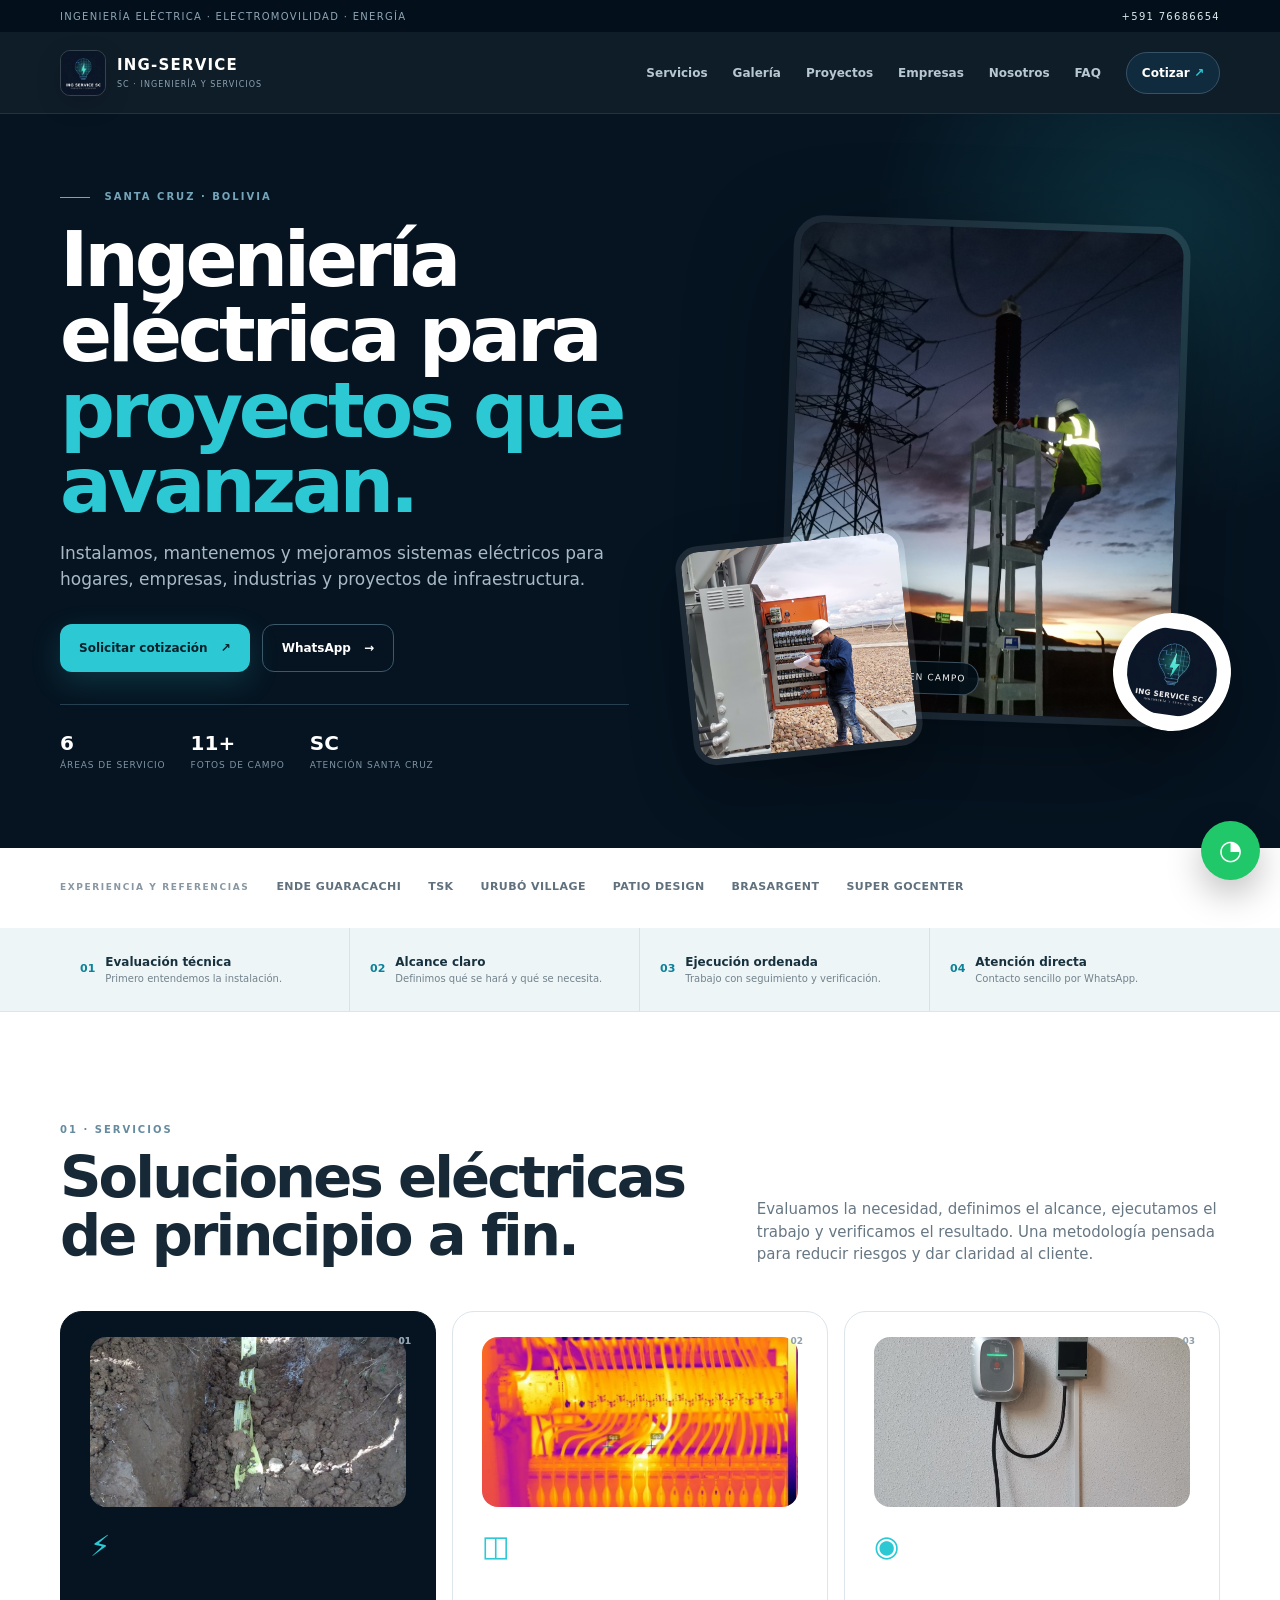
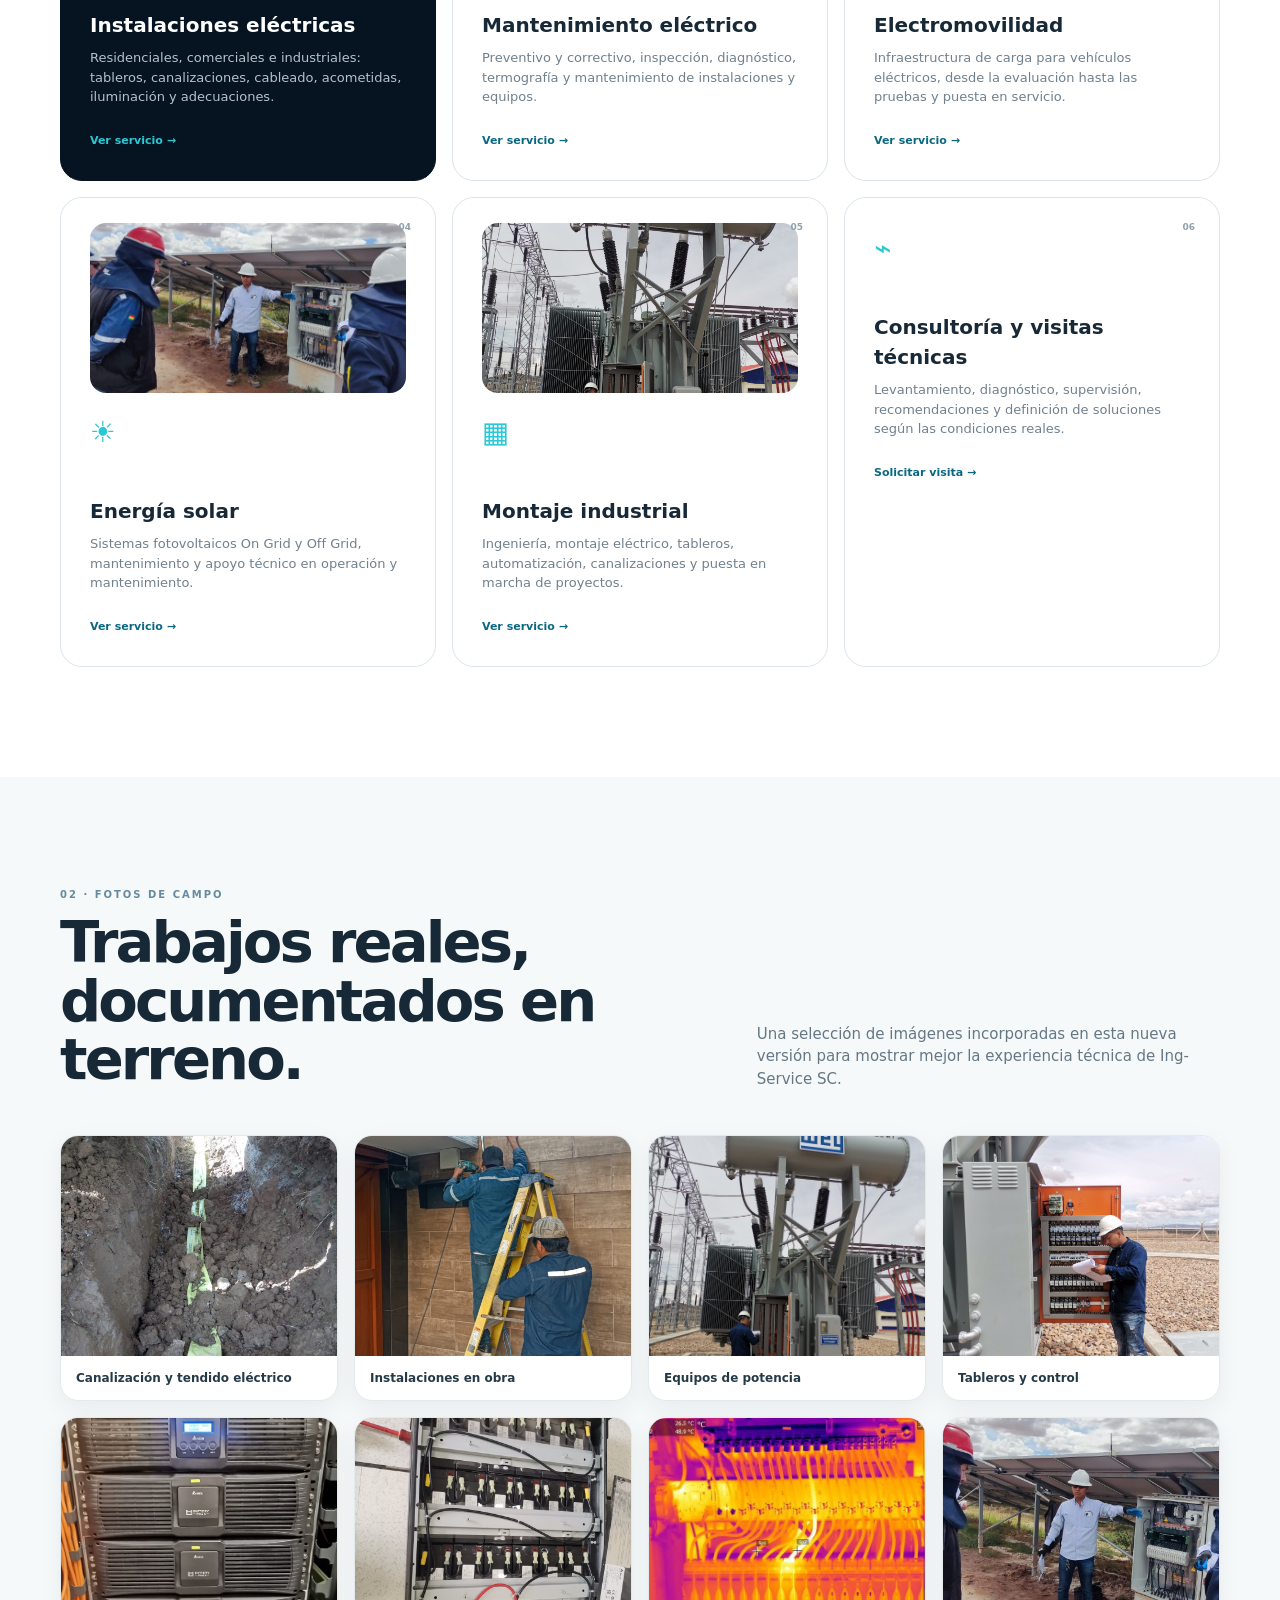
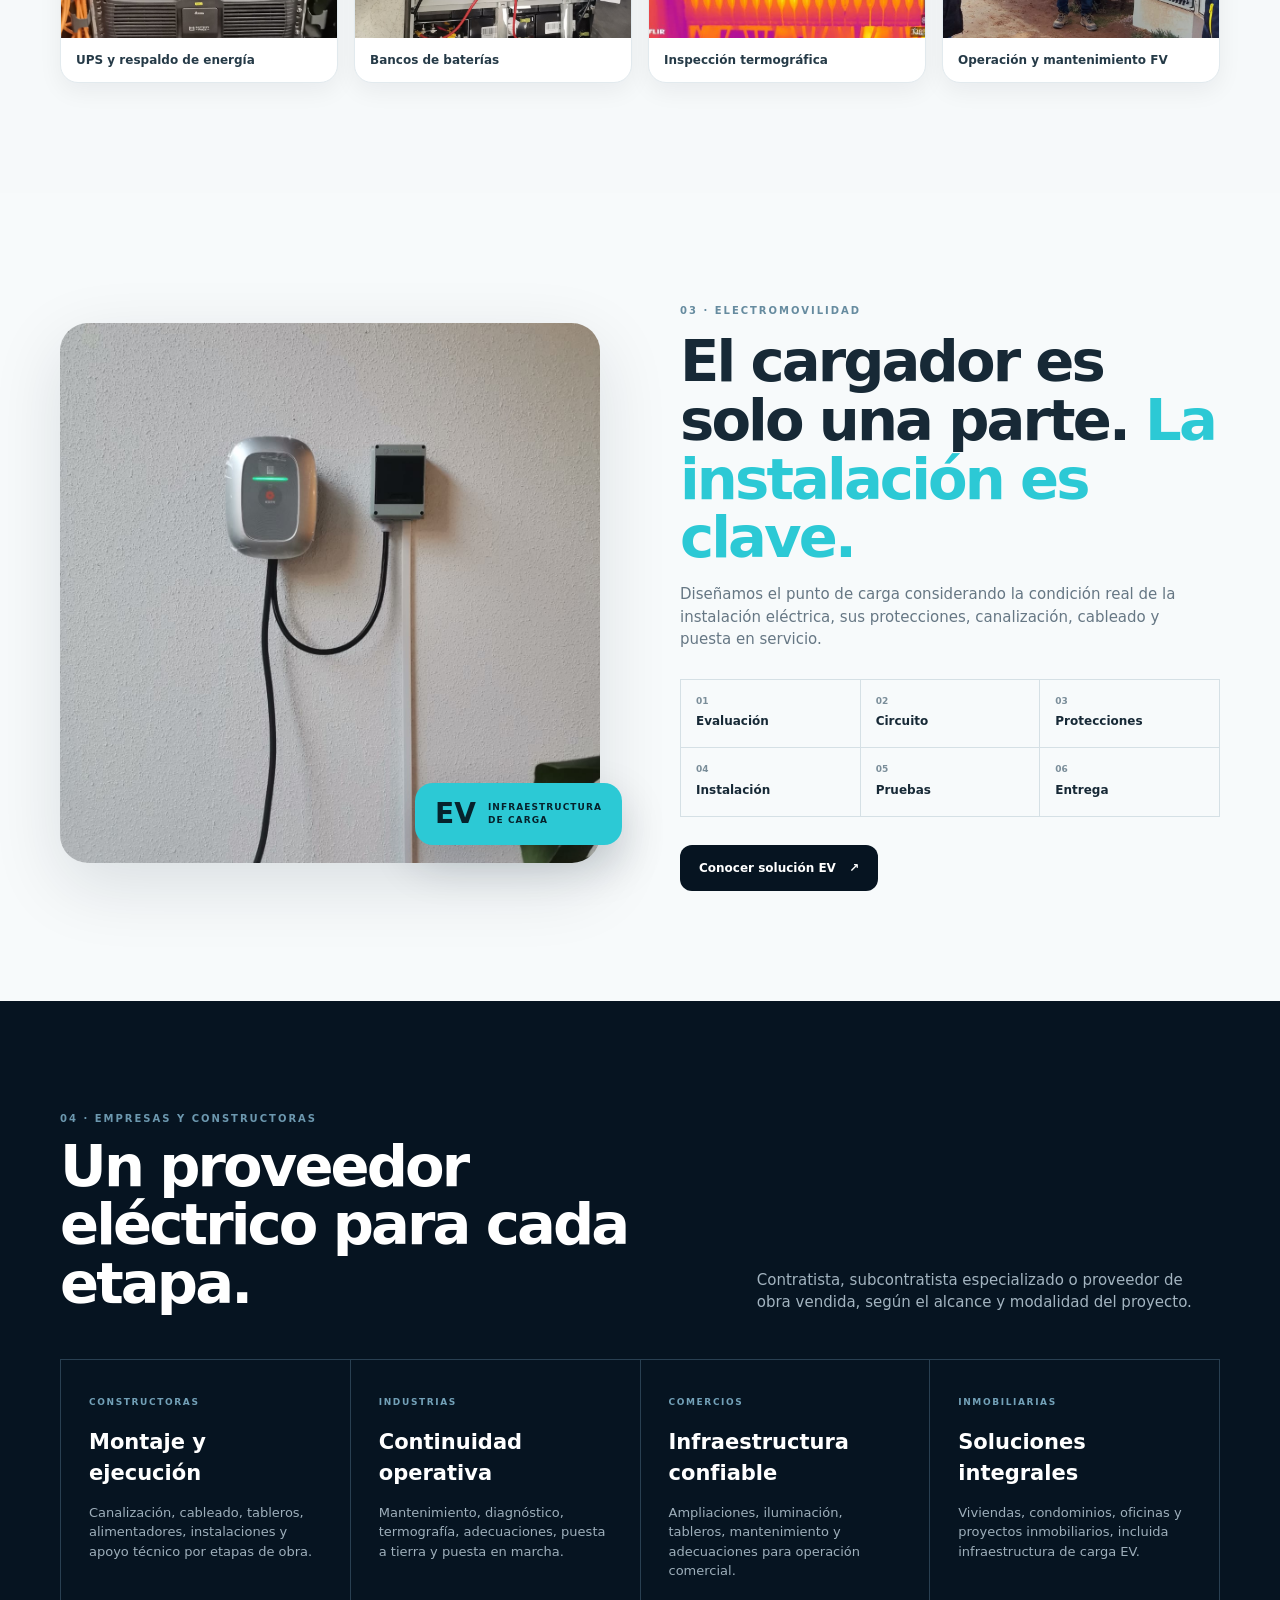
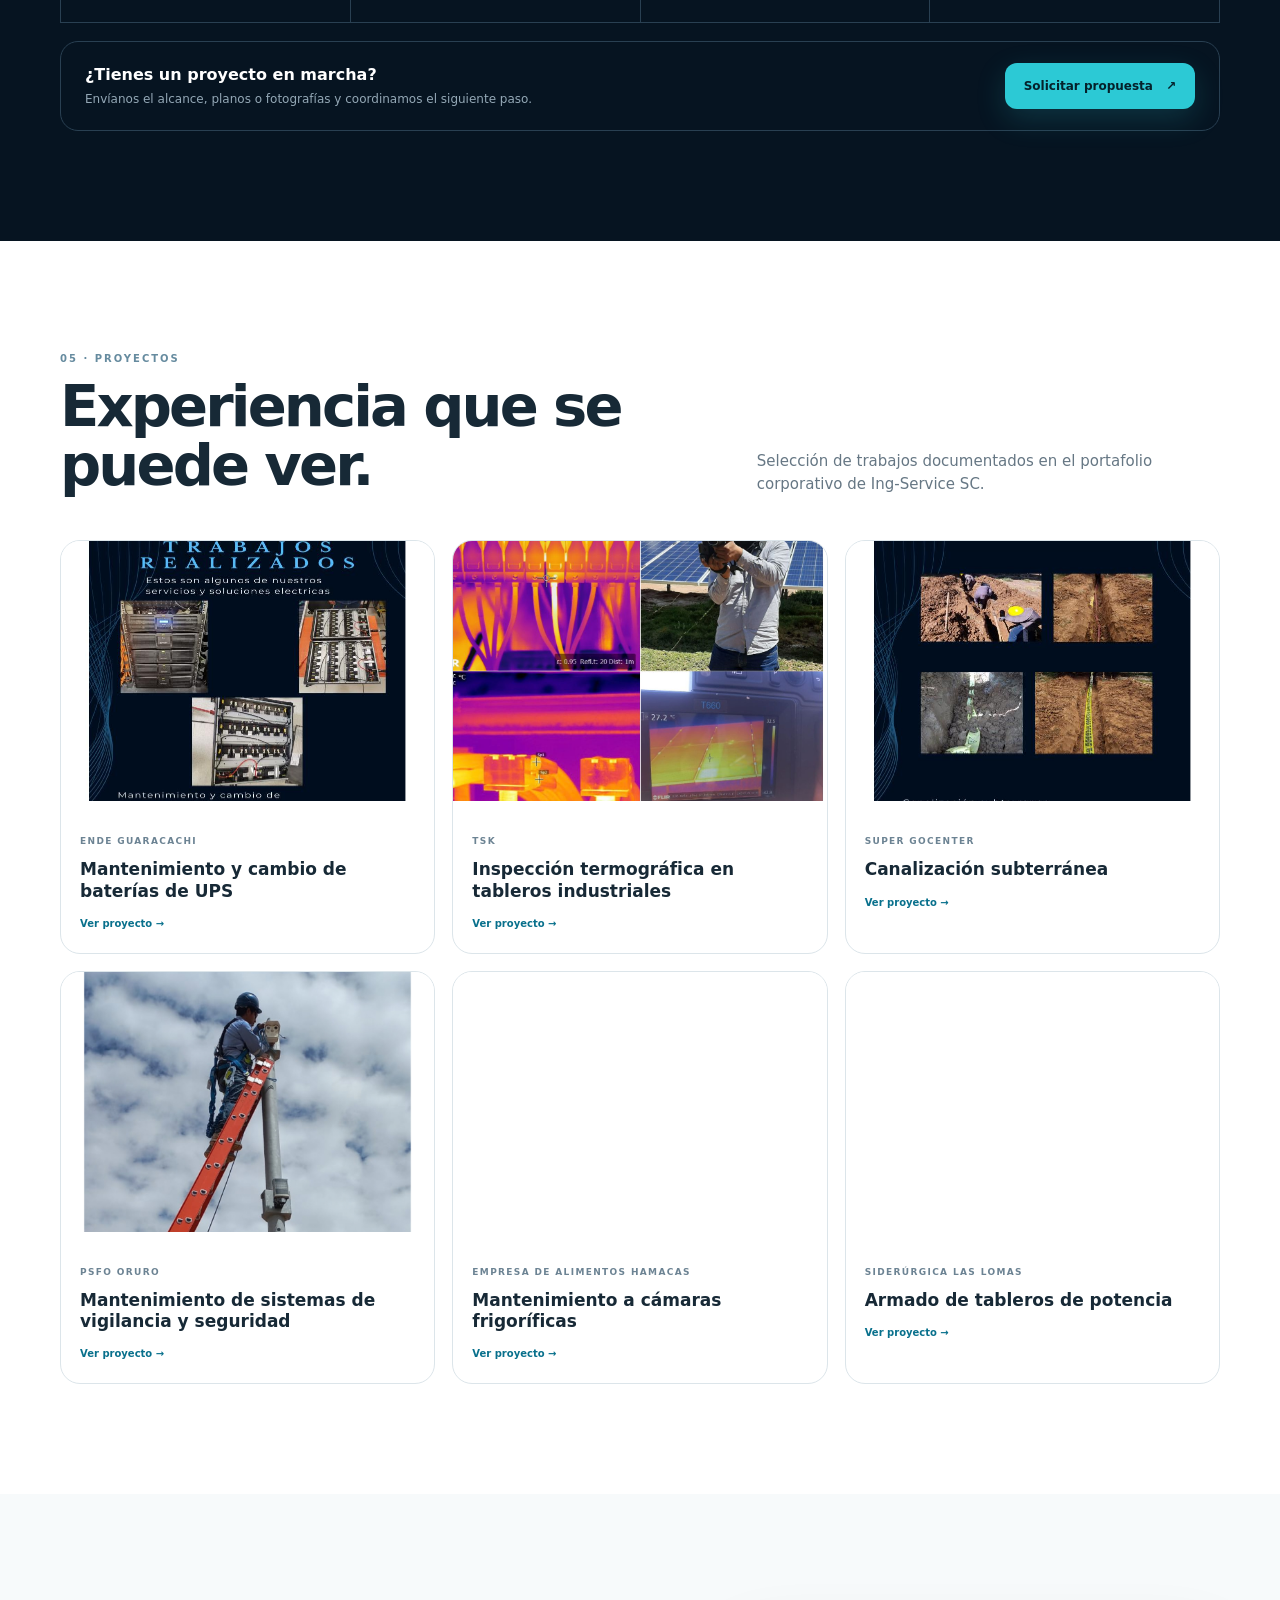
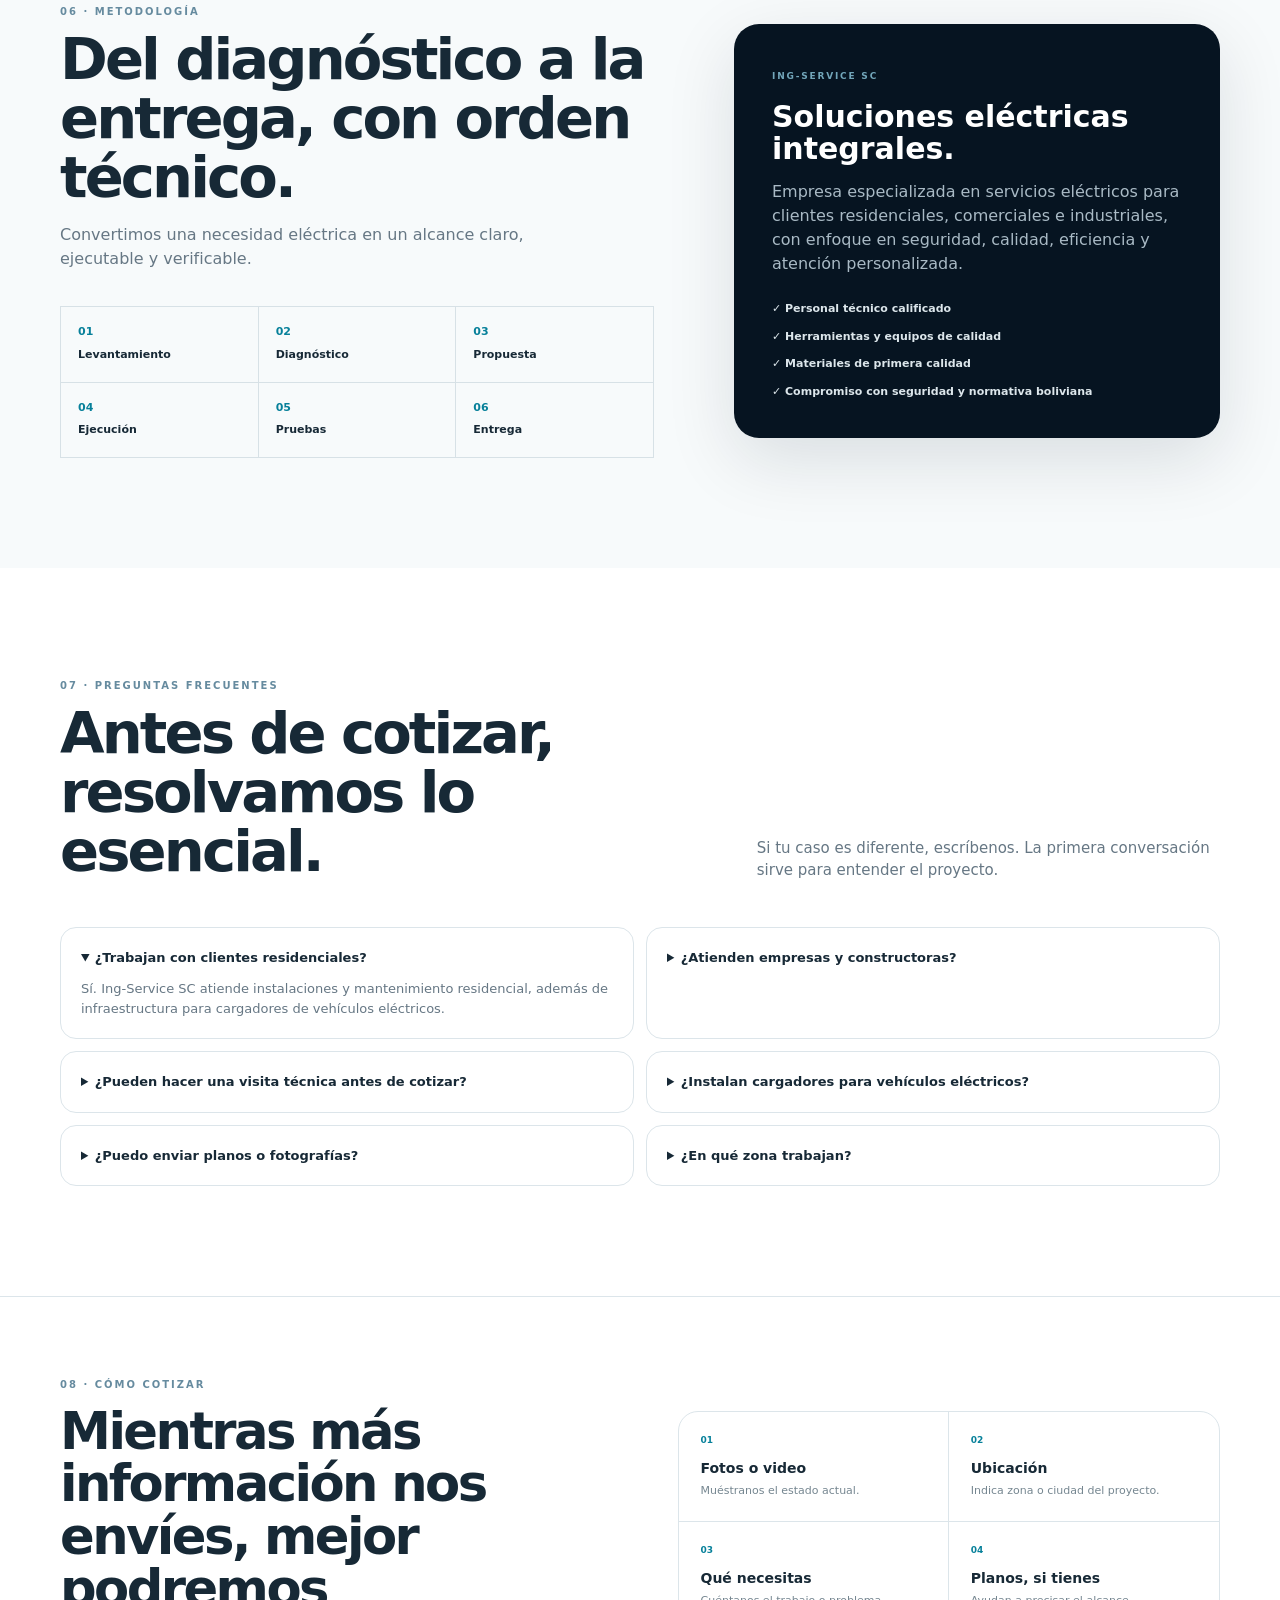
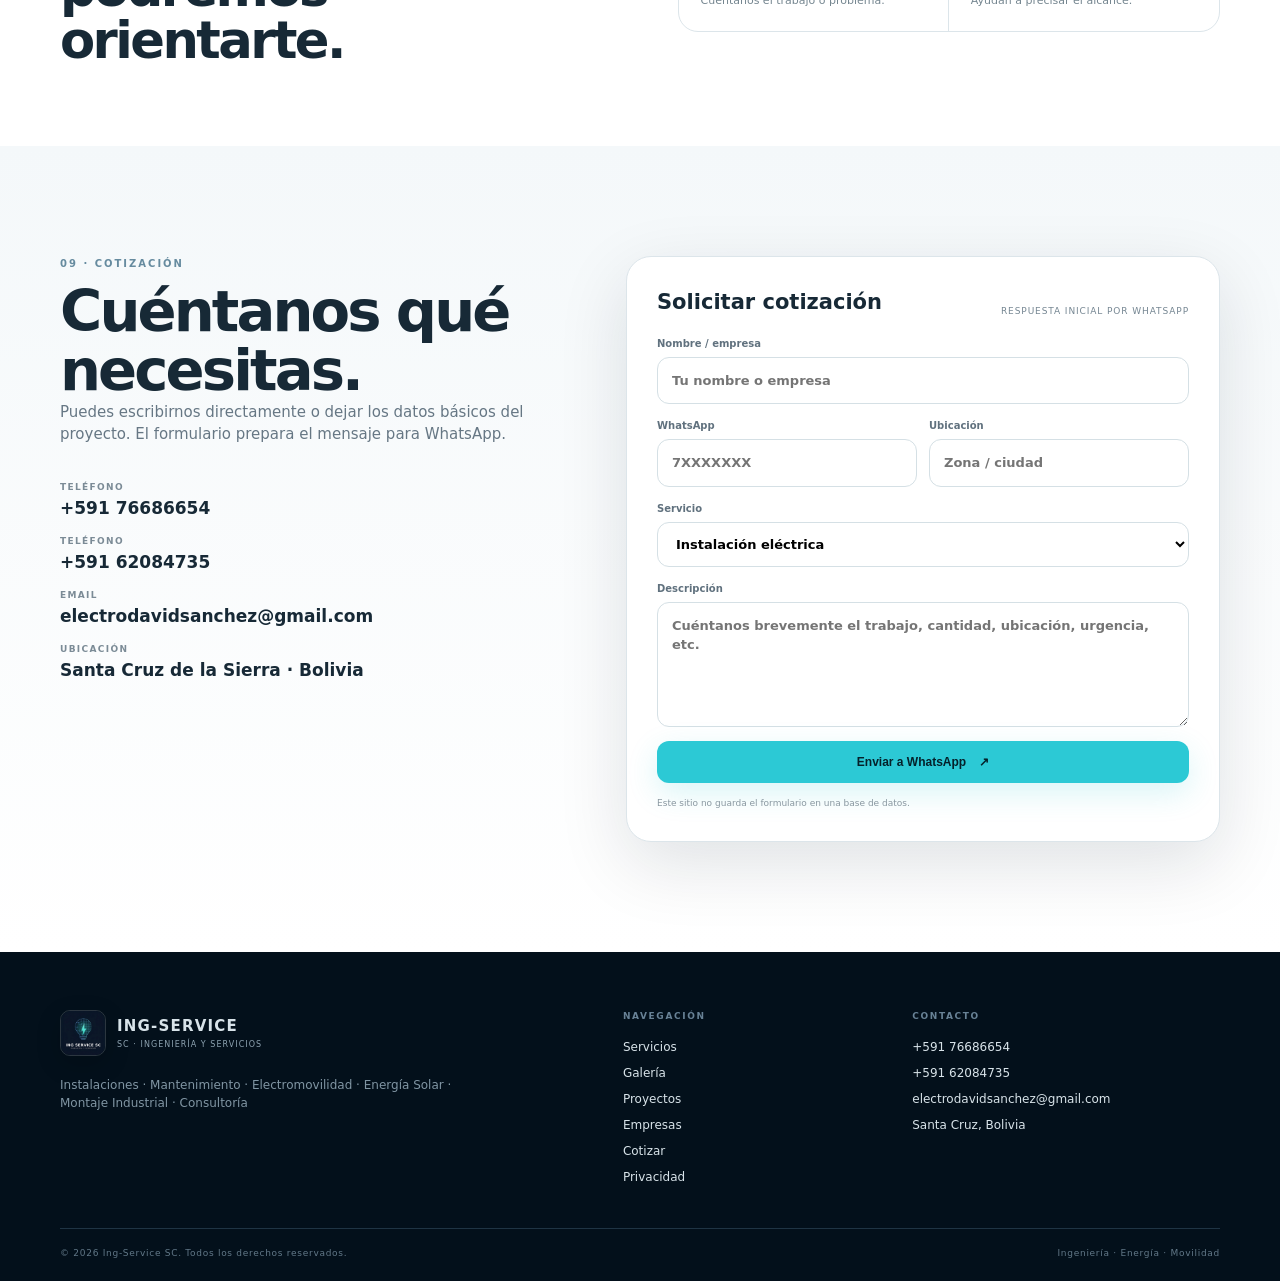
==== commit cd5895e8: "Update index.html" ====
--- a/index.html
+++ b/index.html
@@ -65,7 +65,7 @@
 <a class="project" href="proyectos/ende-guaracachi.html"><img src="assets/port-06.jpg" alt="Mantenimiento de UPS en ENDE Guaracachi" loading="lazy"><div><span>ENDE GUARACACHI</span><h3>Mantenimiento y cambio de baterías de UPS</h3><small>Ver proyecto →</small></div></a>
 <a class="project" href="proyectos/tsk-termografia.html"><img src="assets/termografia-collage.jpg" alt="Termografía en tableros industriales para TSK" loading="lazy"><div><span>TSK</span><h3>Inspección termográfica en tableros industriales</h3><small>Ver proyecto →</small></div></a>
 <a class="project" href="proyectos/super-gocenter.html"><img src="assets/port-12.jpg" alt="Canalización subterránea en Super GoCenter" loading="lazy"><div><span>SUPER GOCENTER</span><h3>Canalización subterránea</h3><small>Ver proyecto →</small></div></a>
-<a class="project" href="proyectos/psfo-oruro.html"><img src="assets/mantenimiento-cctv,png" alt="Mantenimiento de sistemas de vigilancia y seguridad en PSFO Oruro" loading="lazy"><div><span>PSFO ORURO</span><h3>Mantenimiento de sistemas de vigilancia y seguridad</h3><small>Ver proyecto →</small></div></a>
+<a class="project" href="proyectos/psfo-oruro.html"><img src="assets/mantenimiento-cctv.png" alt="Mantenimiento de sistemas de vigilancia y seguridad en PSFO Oruro" loading="lazy"><div><span>PSFO ORURO</span><h3>Mantenimiento de sistemas de vigilancia y seguridad</h3><small>Ver proyecto →</small></div></a>
 <a class="project" href="proyectos/hamacas.html"><img src="assets/port-17.jpg" alt="Mantenimiento de cámaras frigoríficas" loading="lazy"><div><span>EMPRESA DE ALIMENTOS HAMACAS</span><h3>Mantenimiento a cámaras frigoríficas</h3><small>Ver proyecto →</small></div></a>
 <a class="project" href="proyectos/siderurgica.html"><img src="assets/port-19.jpg" alt="Armado de tableros de potencia" loading="lazy"><div><span>SIDERÚRGICA LAS LOMAS</span><h3>Armado de tableros de potencia</h3><small>Ver proyecto →</small></div></a>
 </div></div></section>
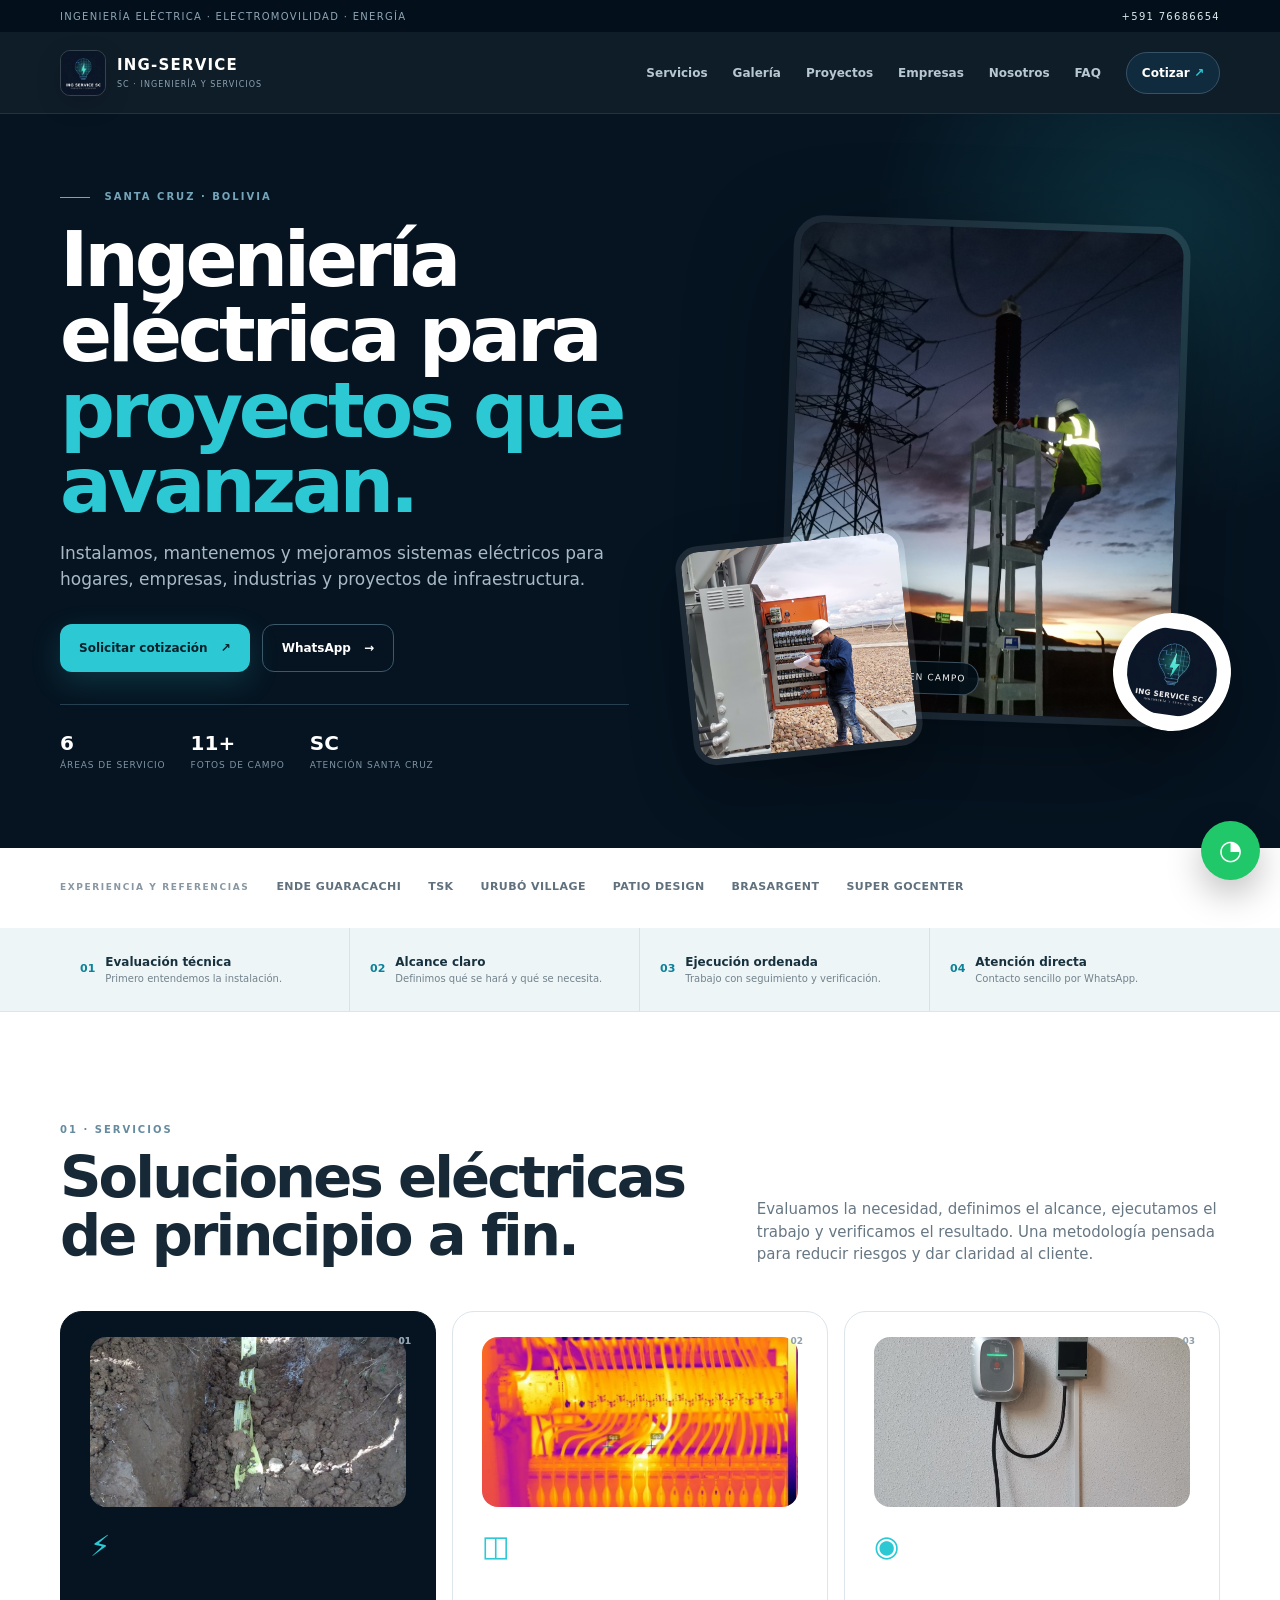
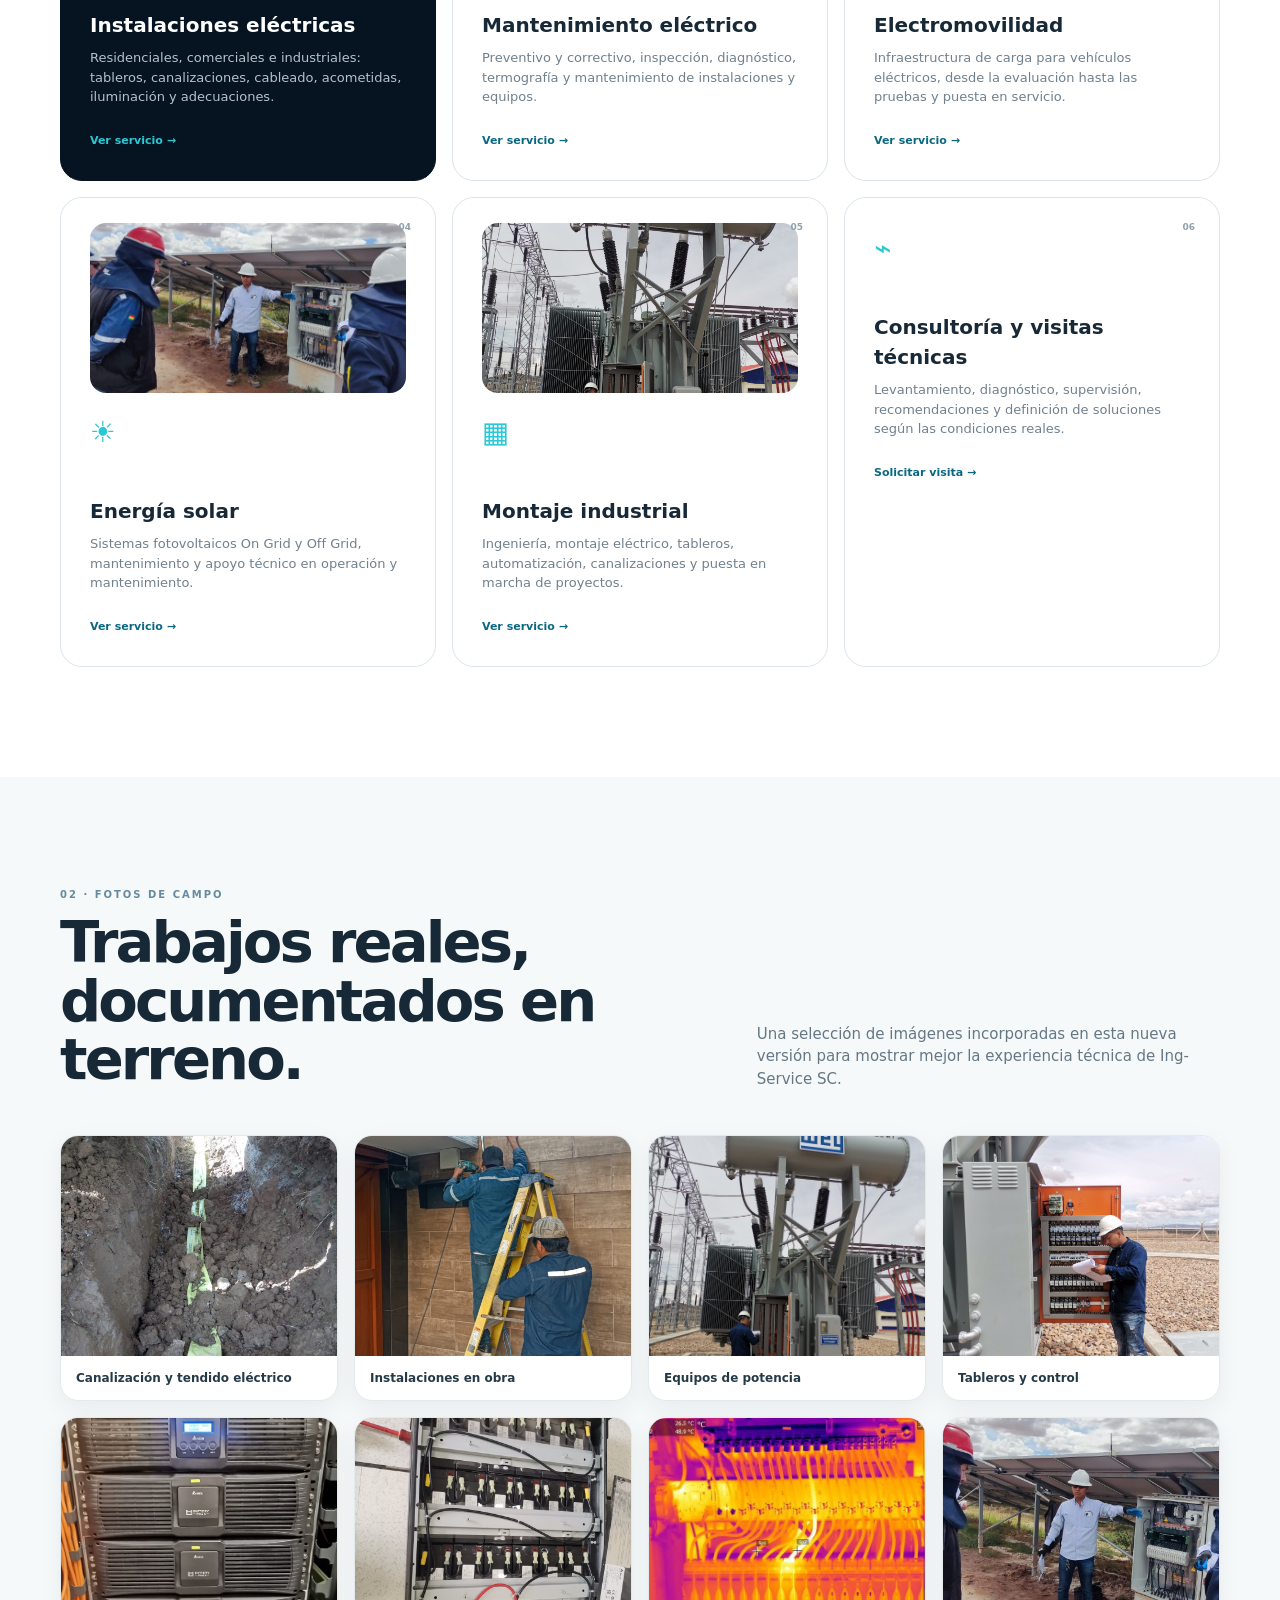
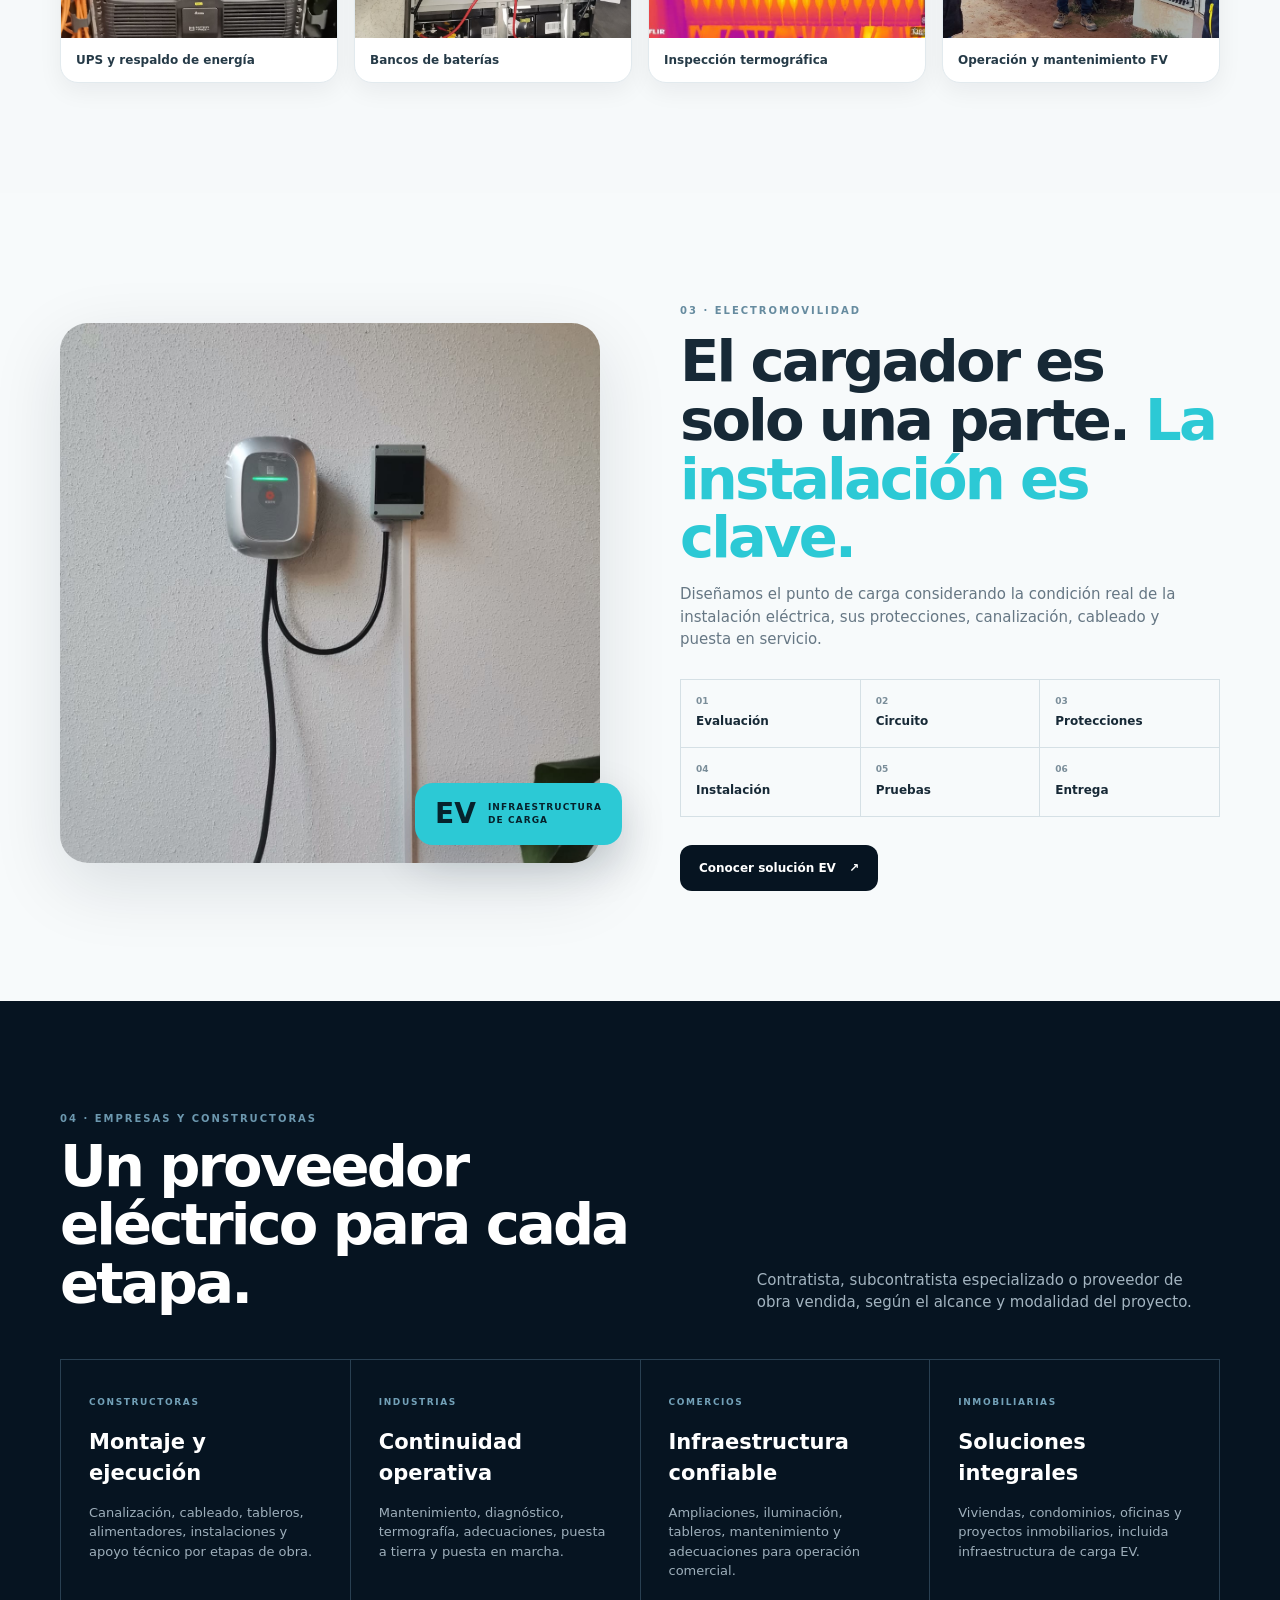
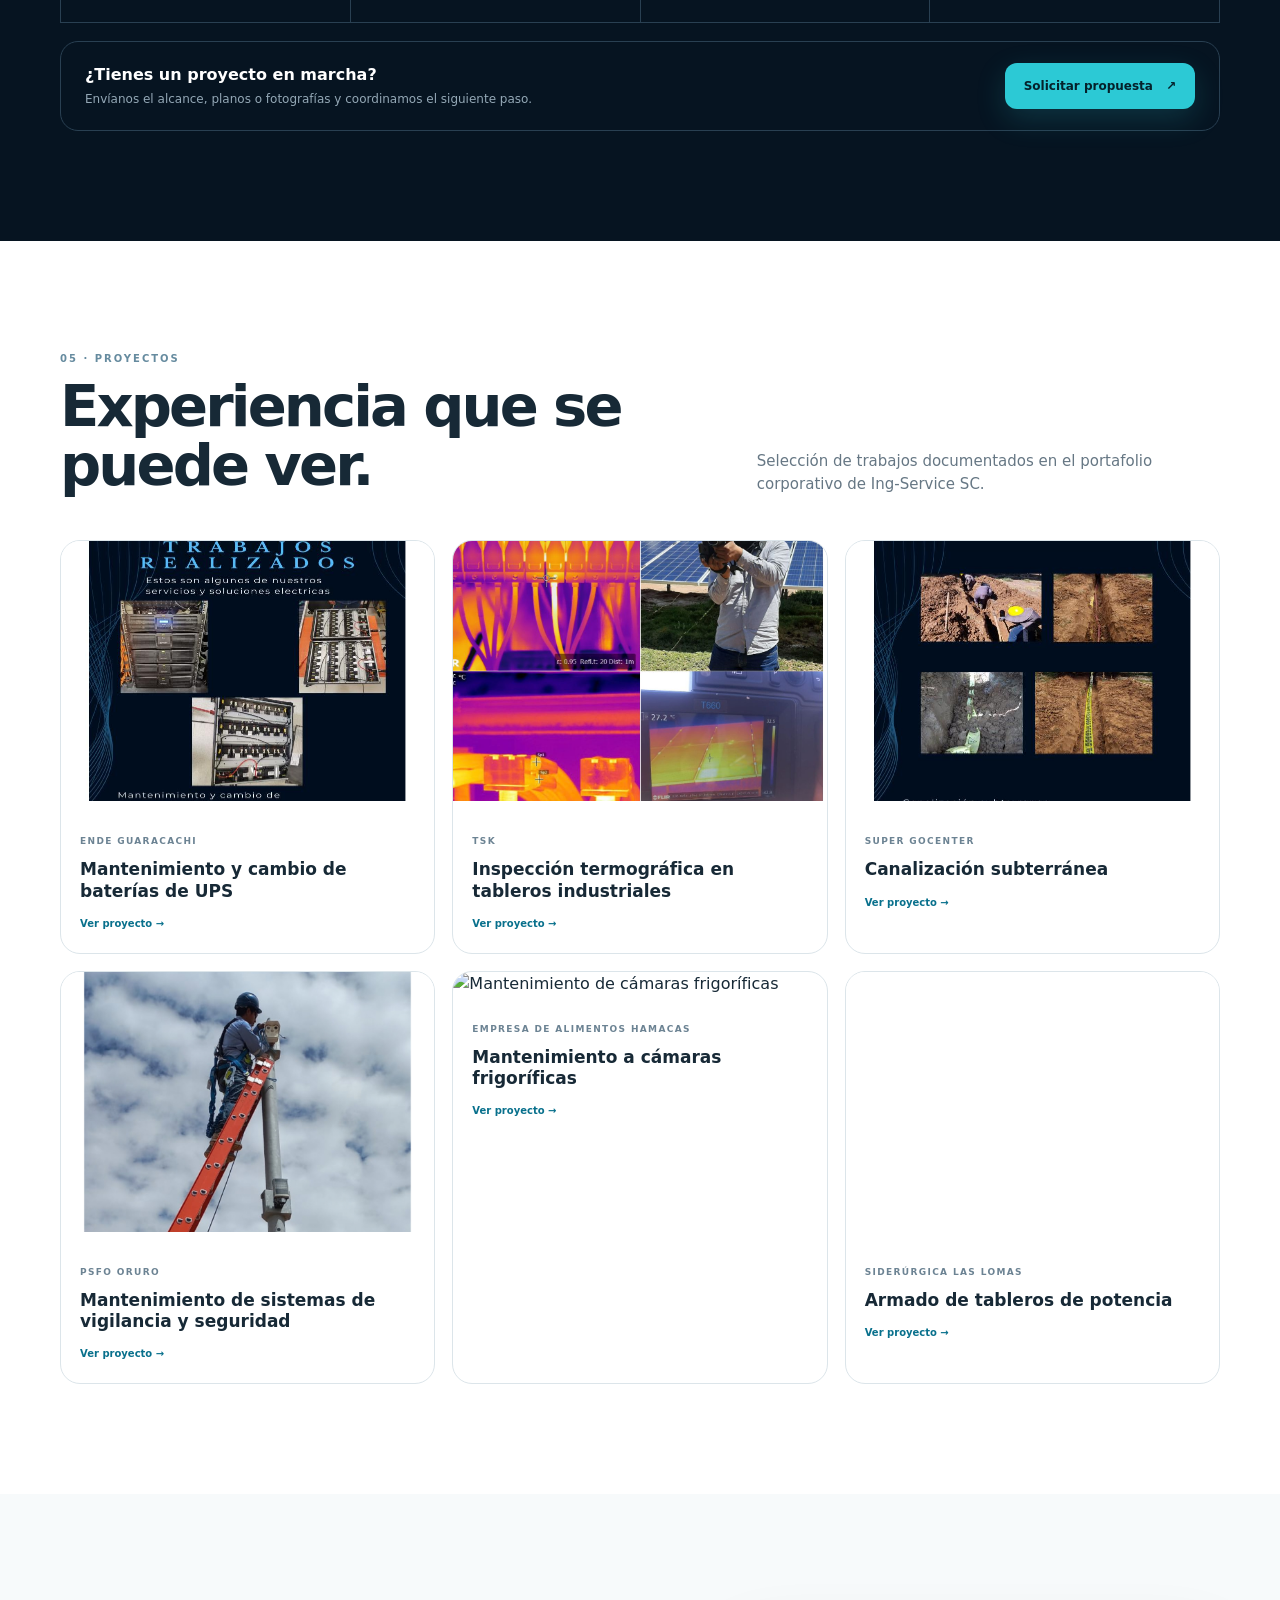
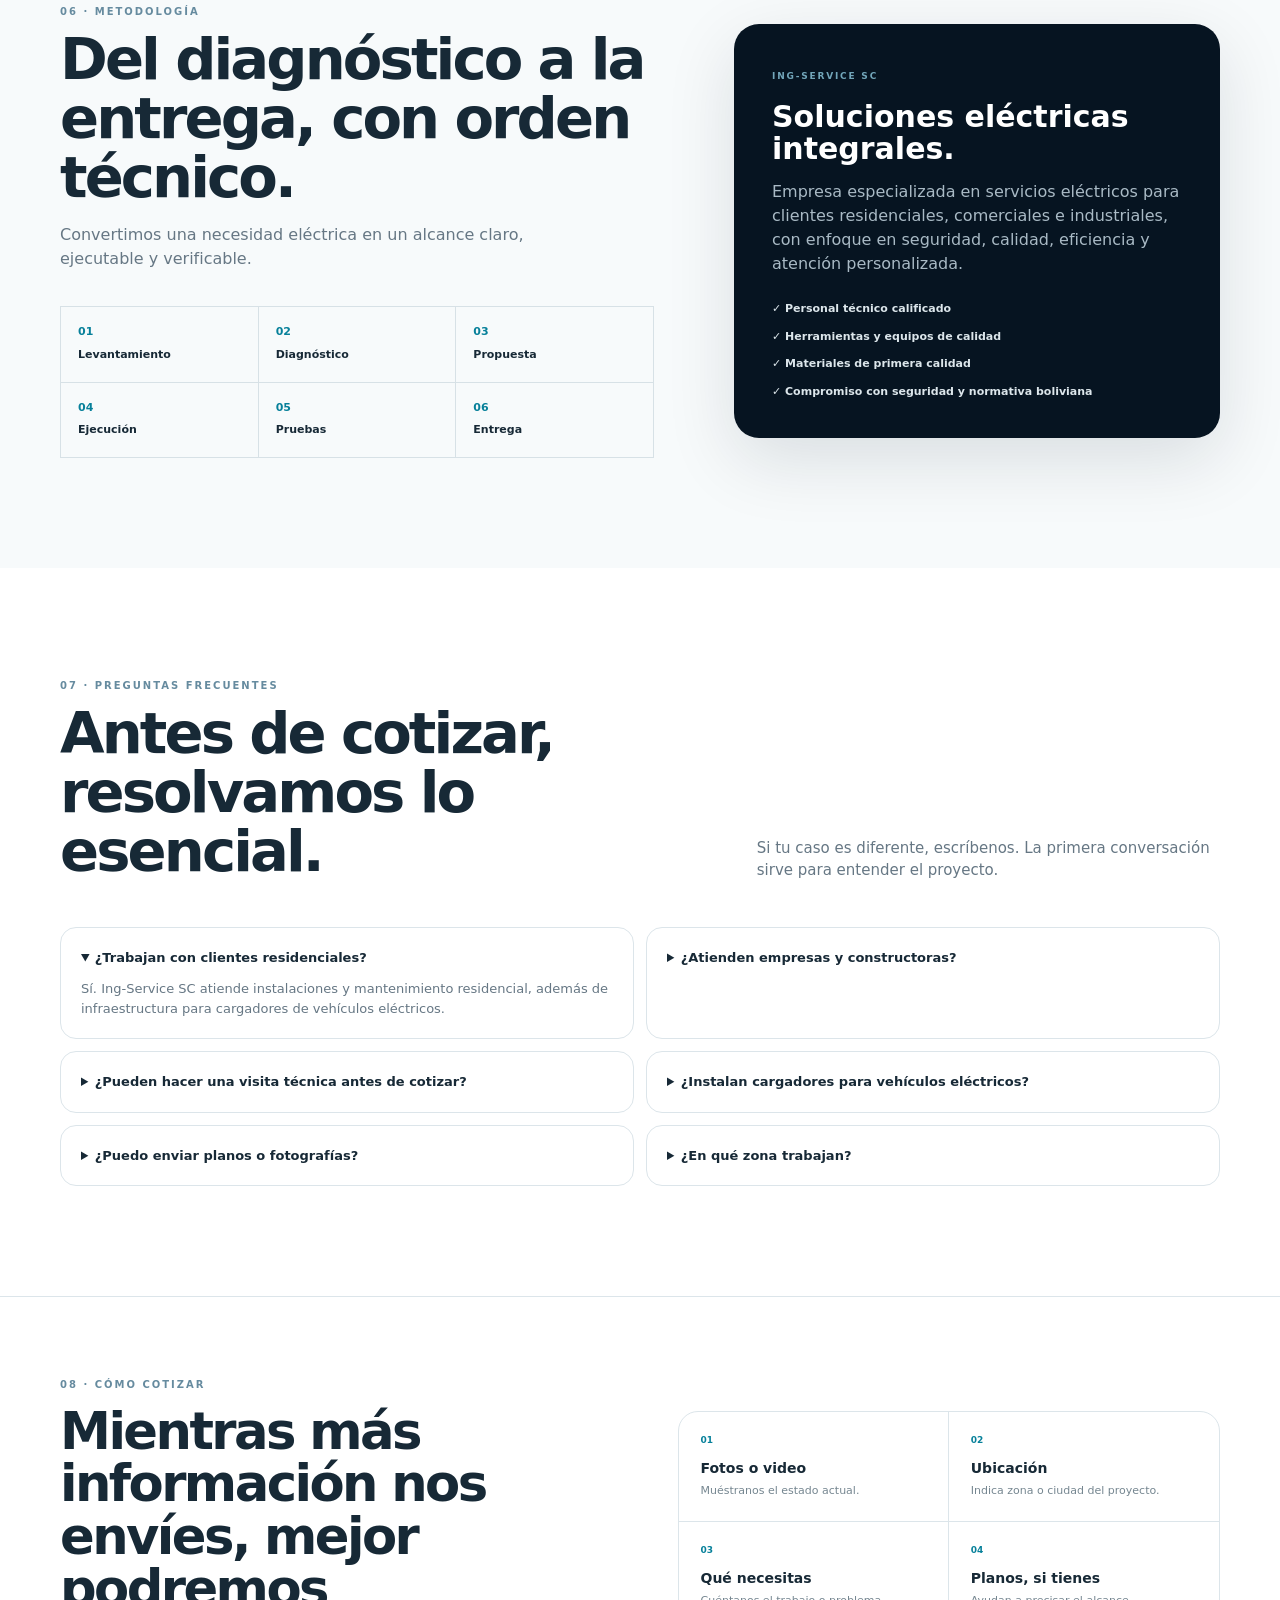
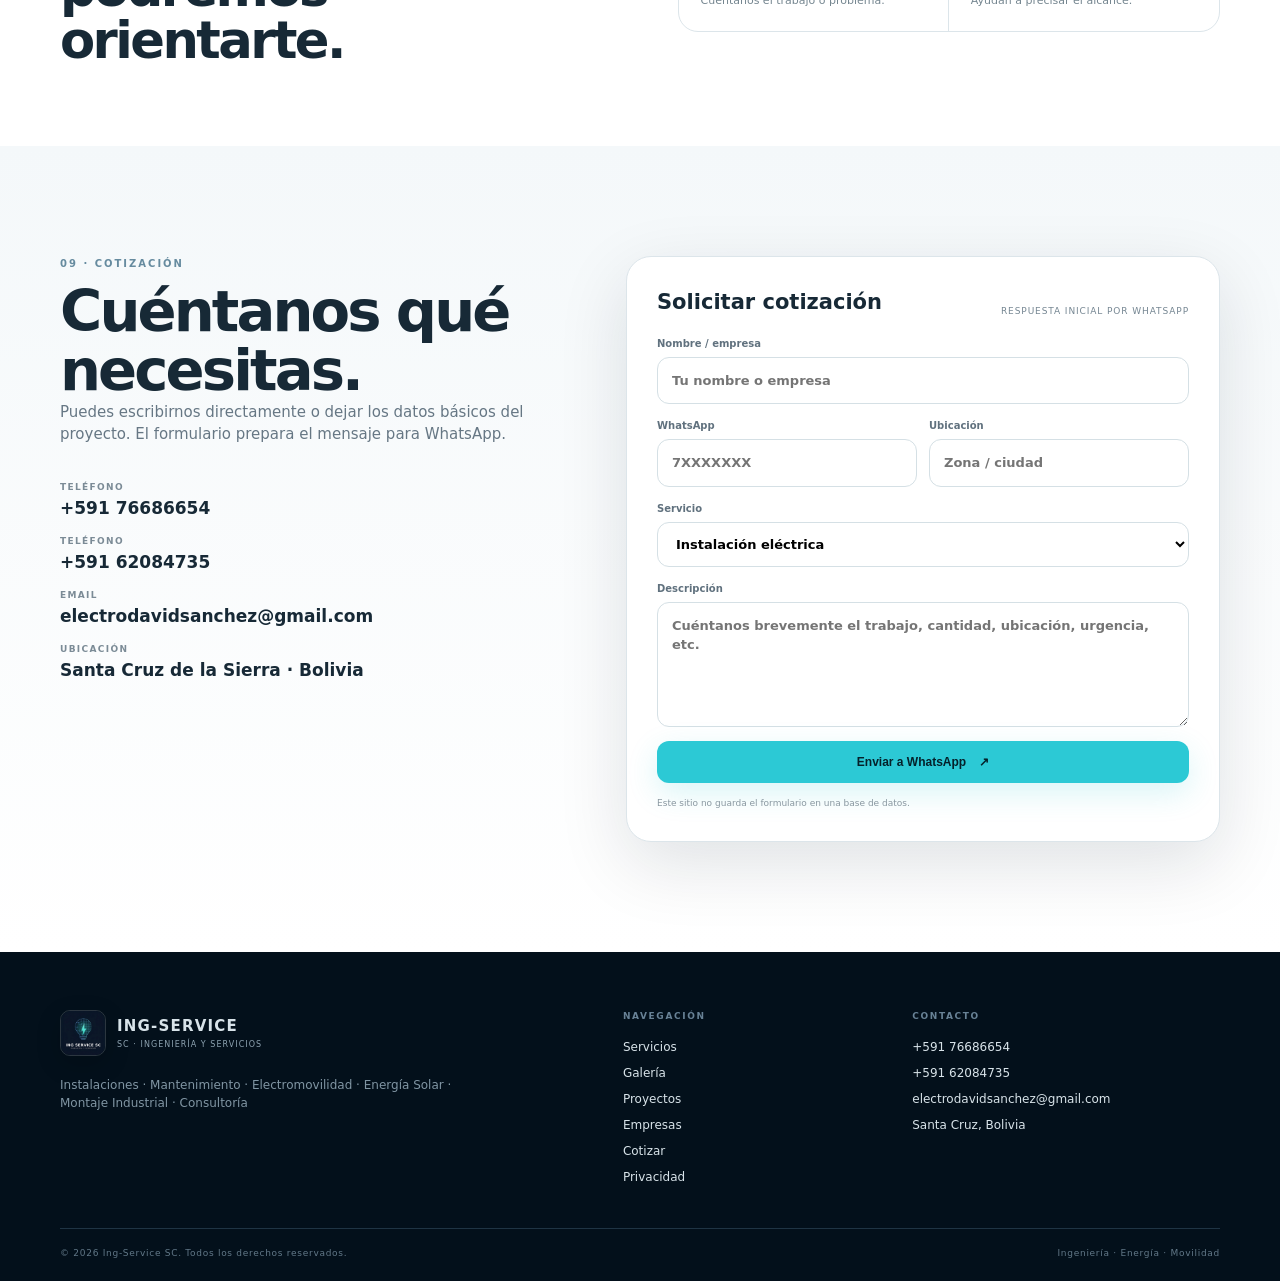
==== commit c4777f14: "Update index.html" ====
--- a/index.html
+++ b/index.html
@@ -66,7 +66,7 @@
 <a class="project" href="proyectos/tsk-termografia.html"><img src="assets/termografia-collage.jpg" alt="Termografía en tableros industriales para TSK" loading="lazy"><div><span>TSK</span><h3>Inspección termográfica en tableros industriales</h3><small>Ver proyecto →</small></div></a>
 <a class="project" href="proyectos/super-gocenter.html"><img src="assets/port-12.jpg" alt="Canalización subterránea en Super GoCenter" loading="lazy"><div><span>SUPER GOCENTER</span><h3>Canalización subterránea</h3><small>Ver proyecto →</small></div></a>
 <a class="project" href="proyectos/psfo-oruro.html"><img src="assets/mantenimiento-cctv.png" alt="Mantenimiento de sistemas de vigilancia y seguridad en PSFO Oruro" loading="lazy"><div><span>PSFO ORURO</span><h3>Mantenimiento de sistemas de vigilancia y seguridad</h3><small>Ver proyecto →</small></div></a>
-<a class="project" href="proyectos/hamacas.html"><img src="assets/port-17.jpg" alt="Mantenimiento de cámaras frigoríficas" loading="lazy"><div><span>EMPRESA DE ALIMENTOS HAMACAS</span><h3>Mantenimiento a cámaras frigoríficas</h3><small>Ver proyecto →</small></div></a>
+<a class="project" href="proyectos/hamacas.html"><img src="assets/cámara-frigorifica-1.jpg" alt="Mantenimiento de cámaras frigoríficas" loading="lazy"><div><span>EMPRESA DE ALIMENTOS HAMACAS</span><h3>Mantenimiento a cámaras frigoríficas</h3><small>Ver proyecto →</small></div></a>
 <a class="project" href="proyectos/siderurgica.html"><img src="assets/port-19.jpg" alt="Armado de tableros de potencia" loading="lazy"><div><span>SIDERÚRGICA LAS LOMAS</span><h3>Armado de tableros de potencia</h3><small>Ver proyecto →</small></div></a>
 </div></div></section>
 <section class="method-section" id="nosotros"><div class="container method-grid"><div><div class="eyebrow">06 · METODOLOGÍA</div><h2>Del diagnóstico a la entrega, con orden técnico.</h2><p>Convertimos una necesidad eléctrica en un alcance claro, ejecutable y verificable.</p><div class="mini-stats"><div><b>01</b><span>Levantamiento</span></div><div><b>02</b><span>Diagnóstico</span></div><div><b>03</b><span>Propuesta</span></div><div><b>04</b><span>Ejecución</span></div><div><b>05</b><span>Pruebas</span></div><div><b>06</b><span>Entrega</span></div></div></div><div class="about-card"><span>ING-SERVICE SC</span><h3>Soluciones eléctricas integrales.</h3><p>Empresa especializada en servicios eléctricos para clientes residenciales, comerciales e industriales, con enfoque en seguridad, calidad, eficiencia y atención personalizada.</p><div class="about-points"><b>✓ Personal técnico calificado</b><b>✓ Herramientas y equipos de calidad</b><b>✓ Materiales de primera calidad</b><b>✓ Compromiso con seguridad y normativa boliviana</b></div></div></div></section>
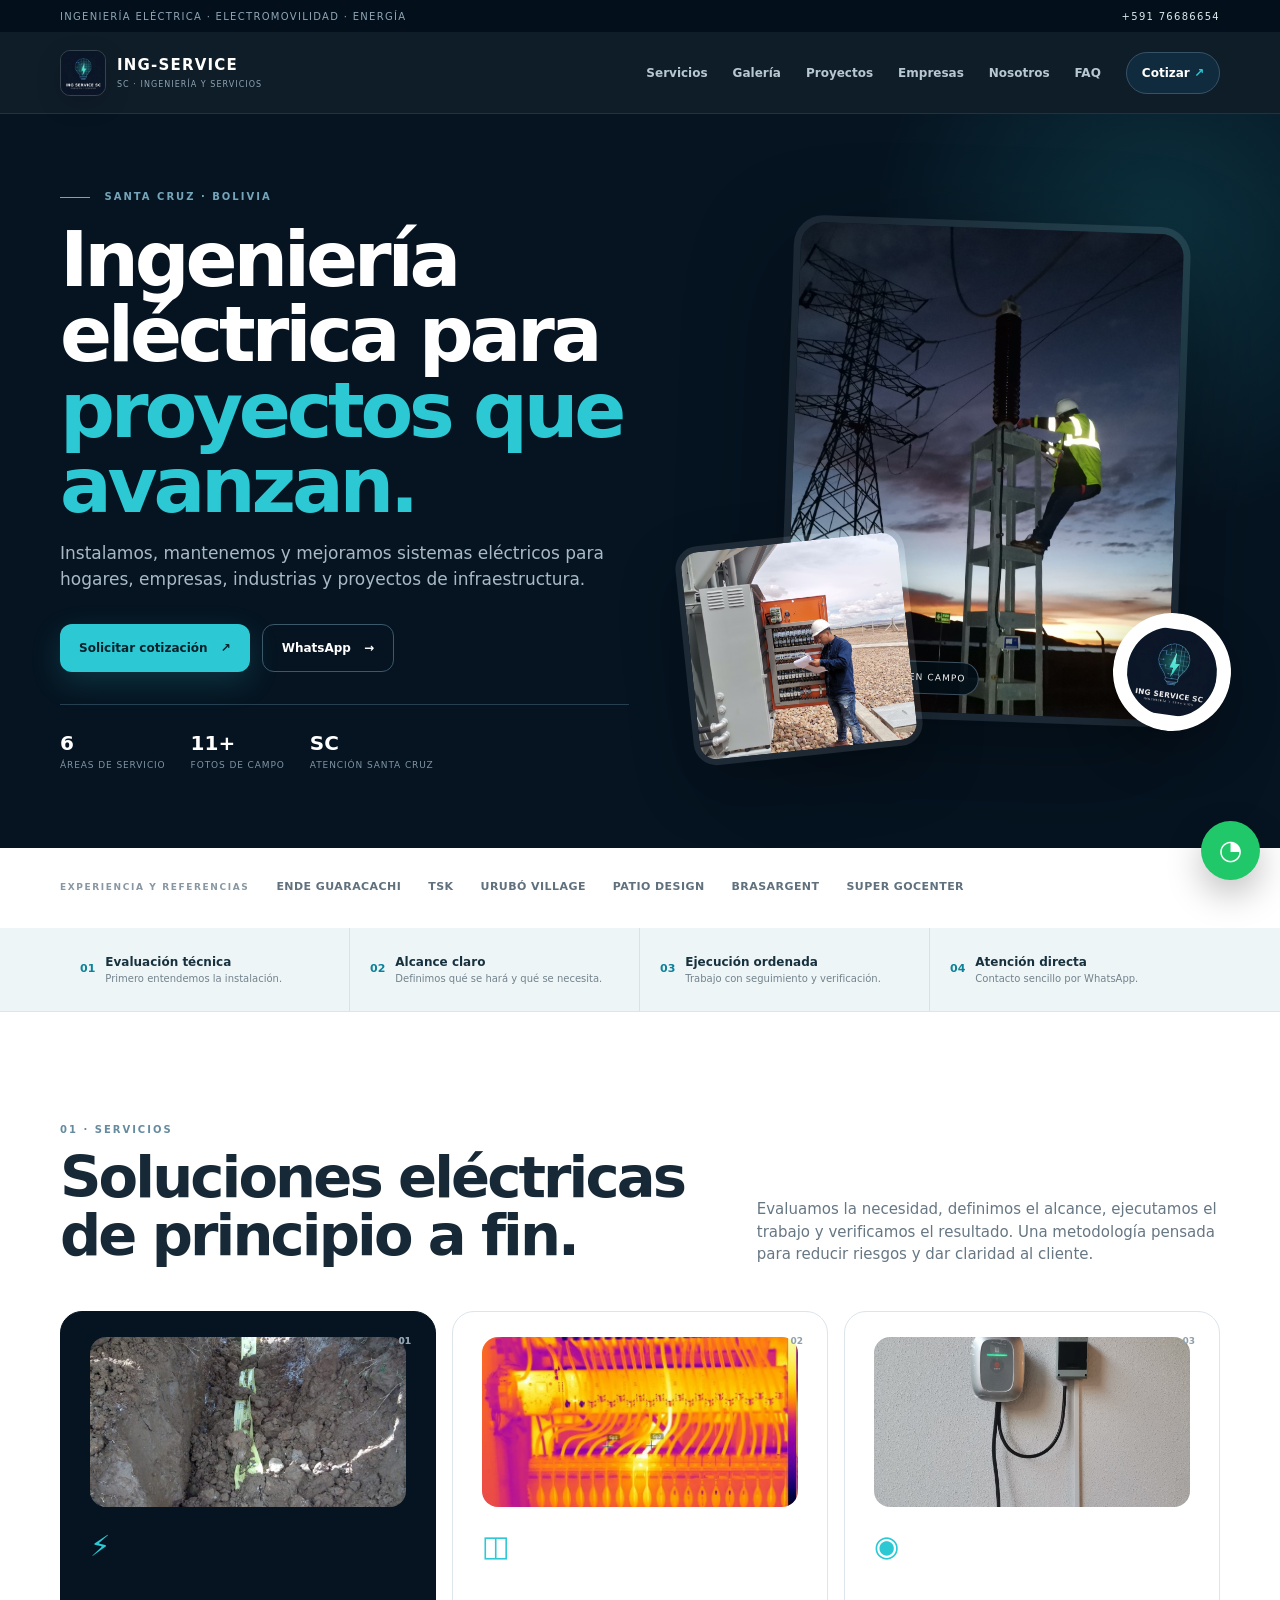
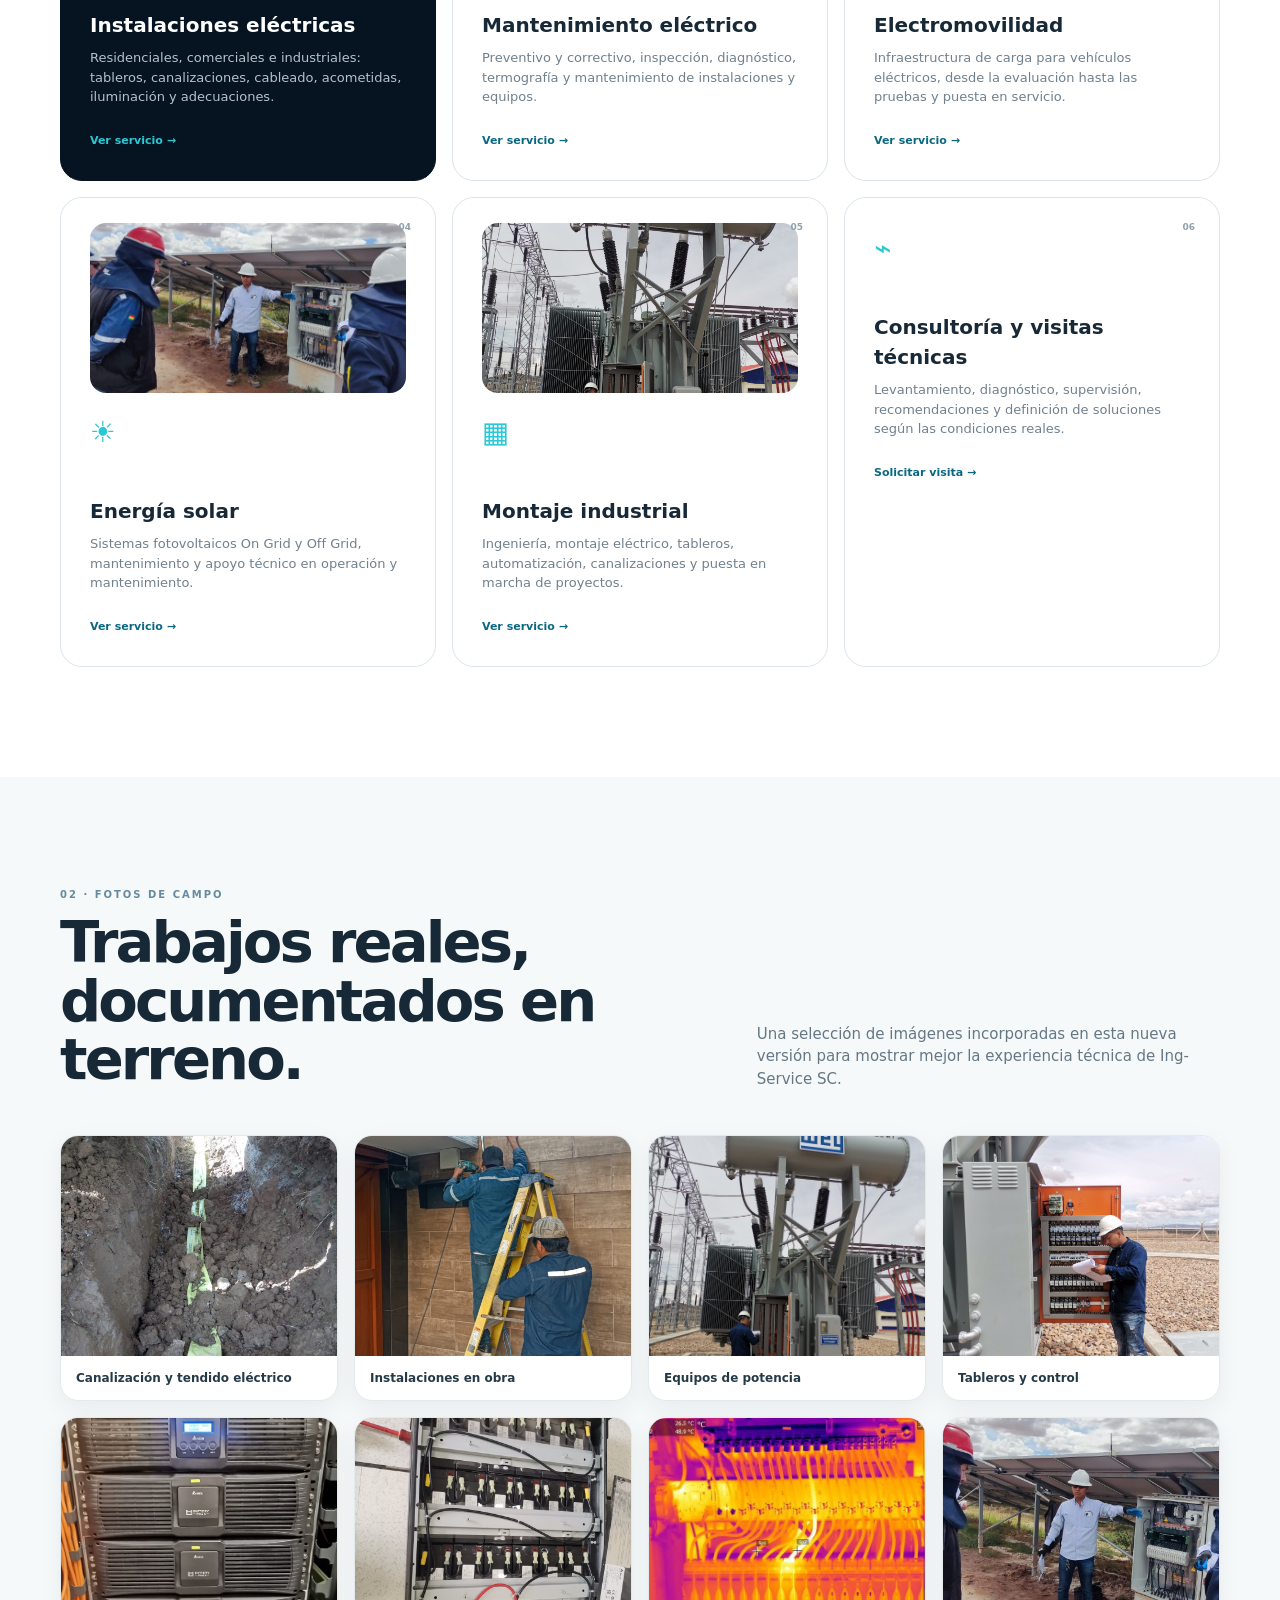
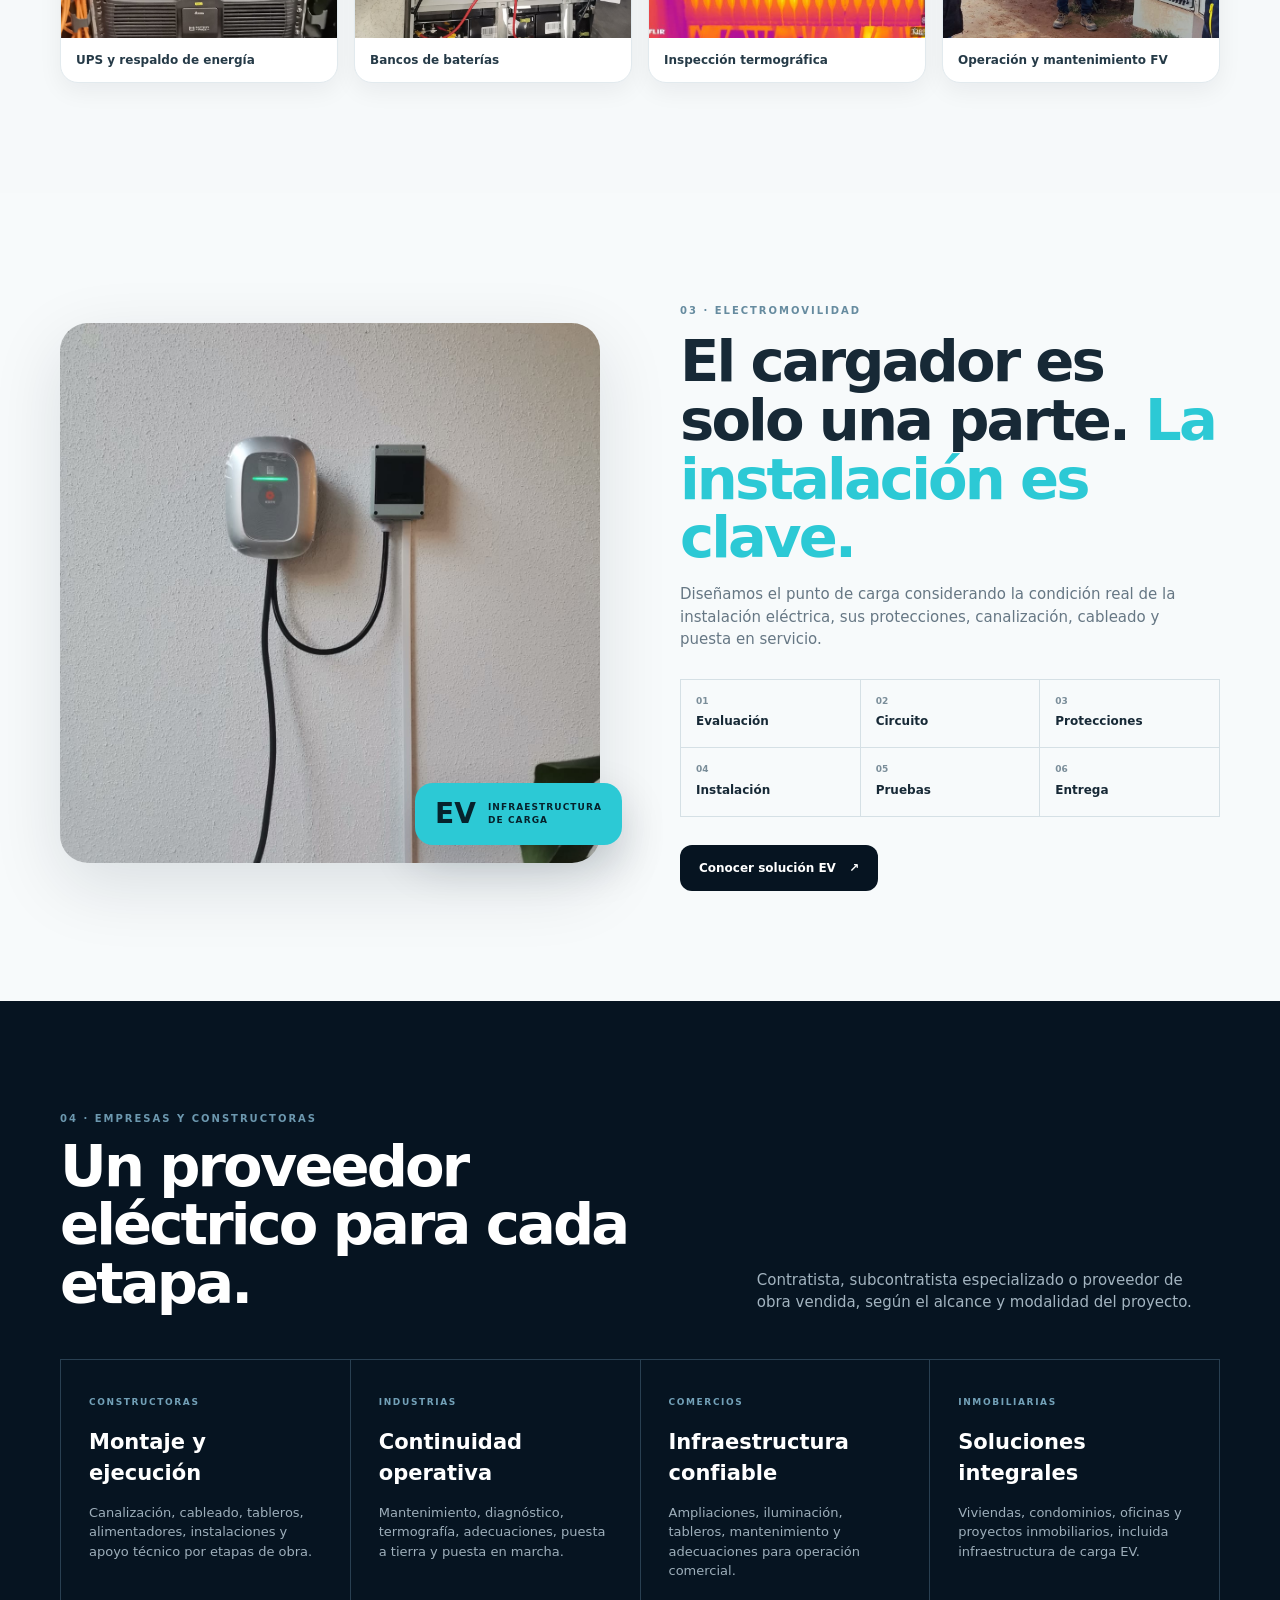
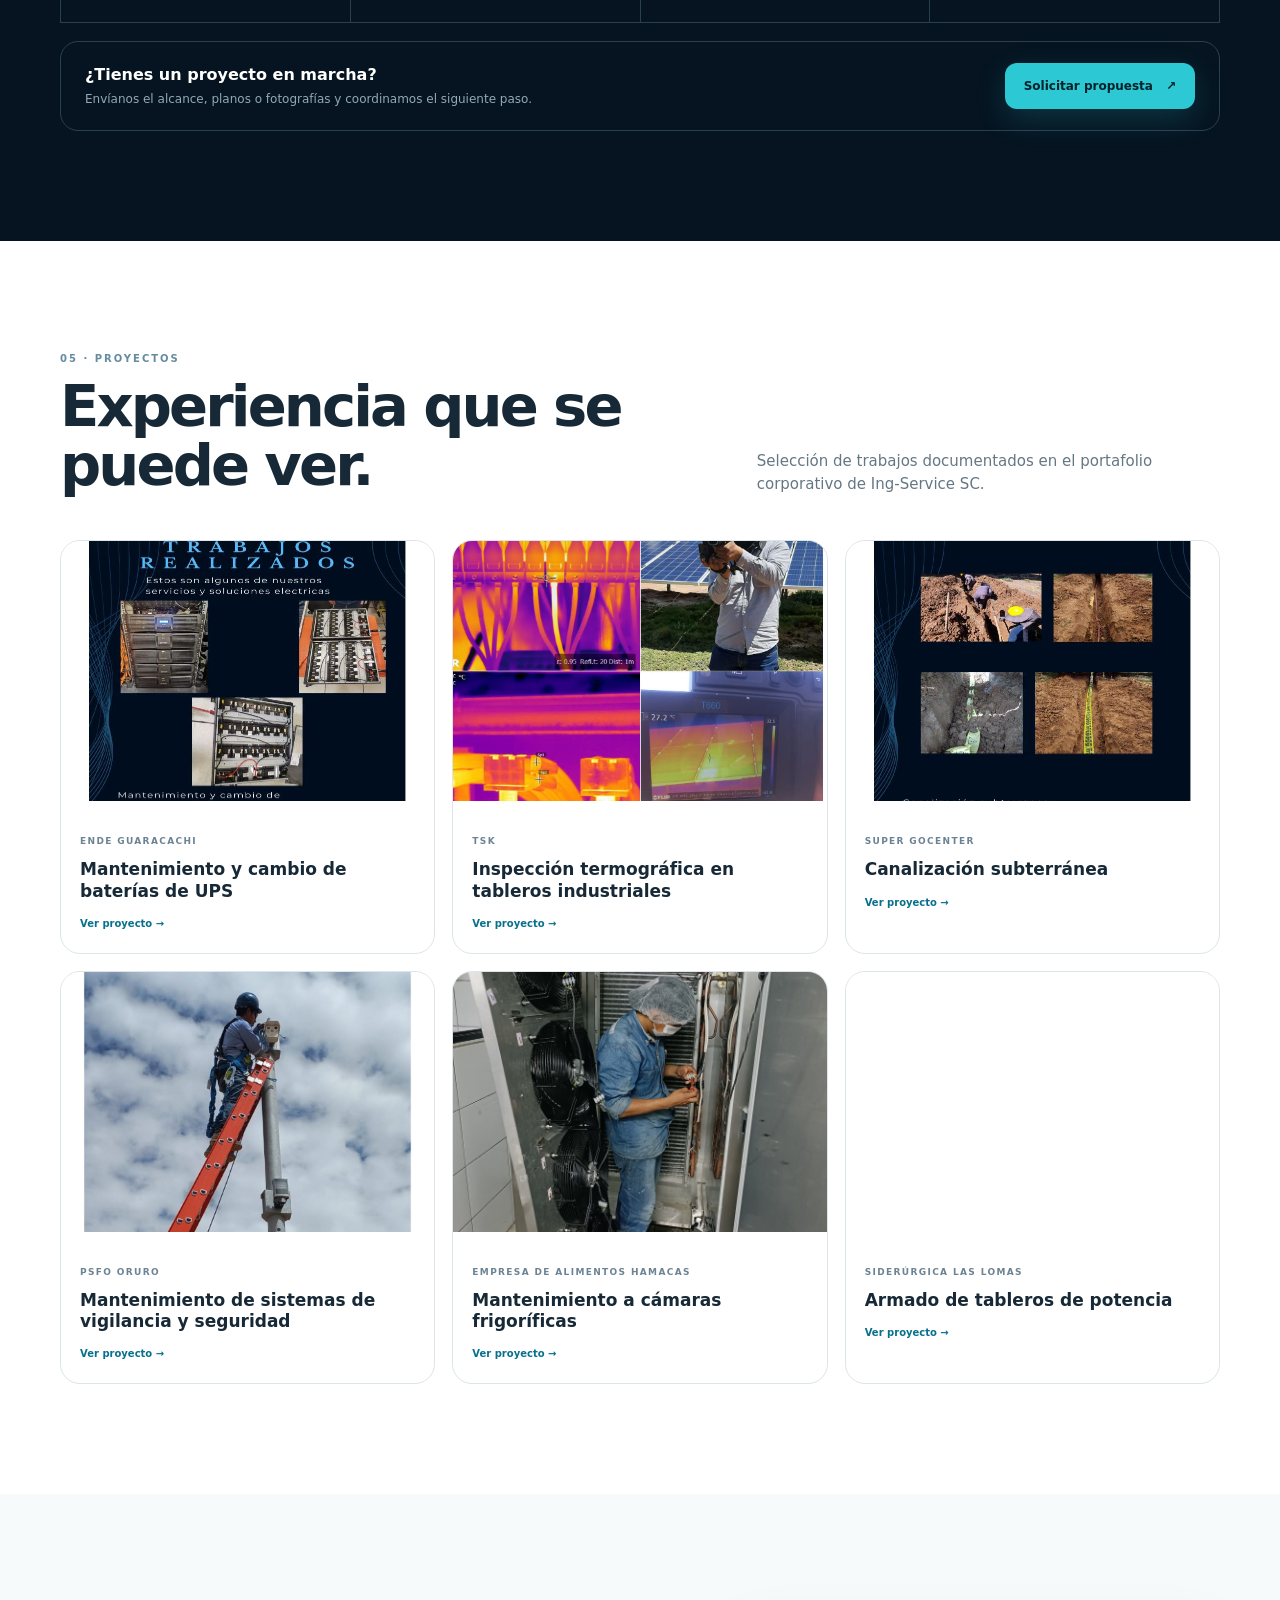
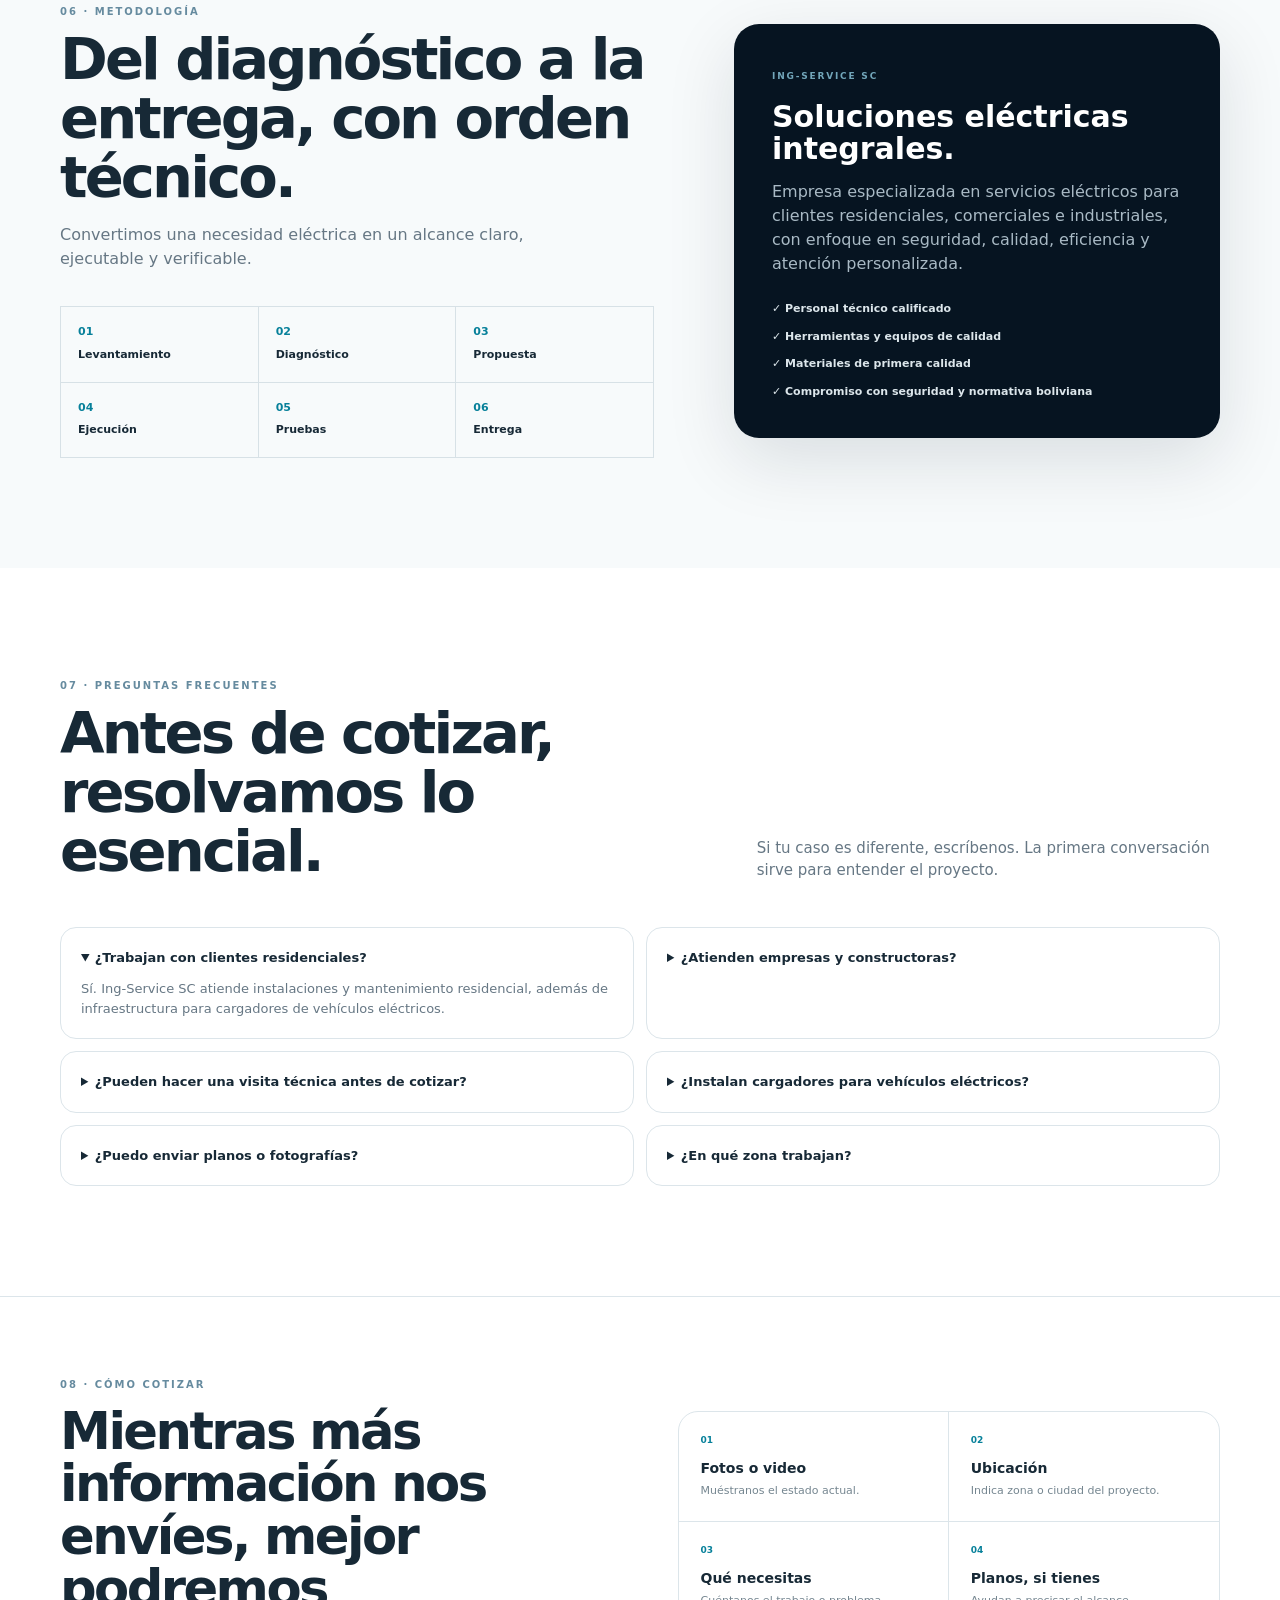
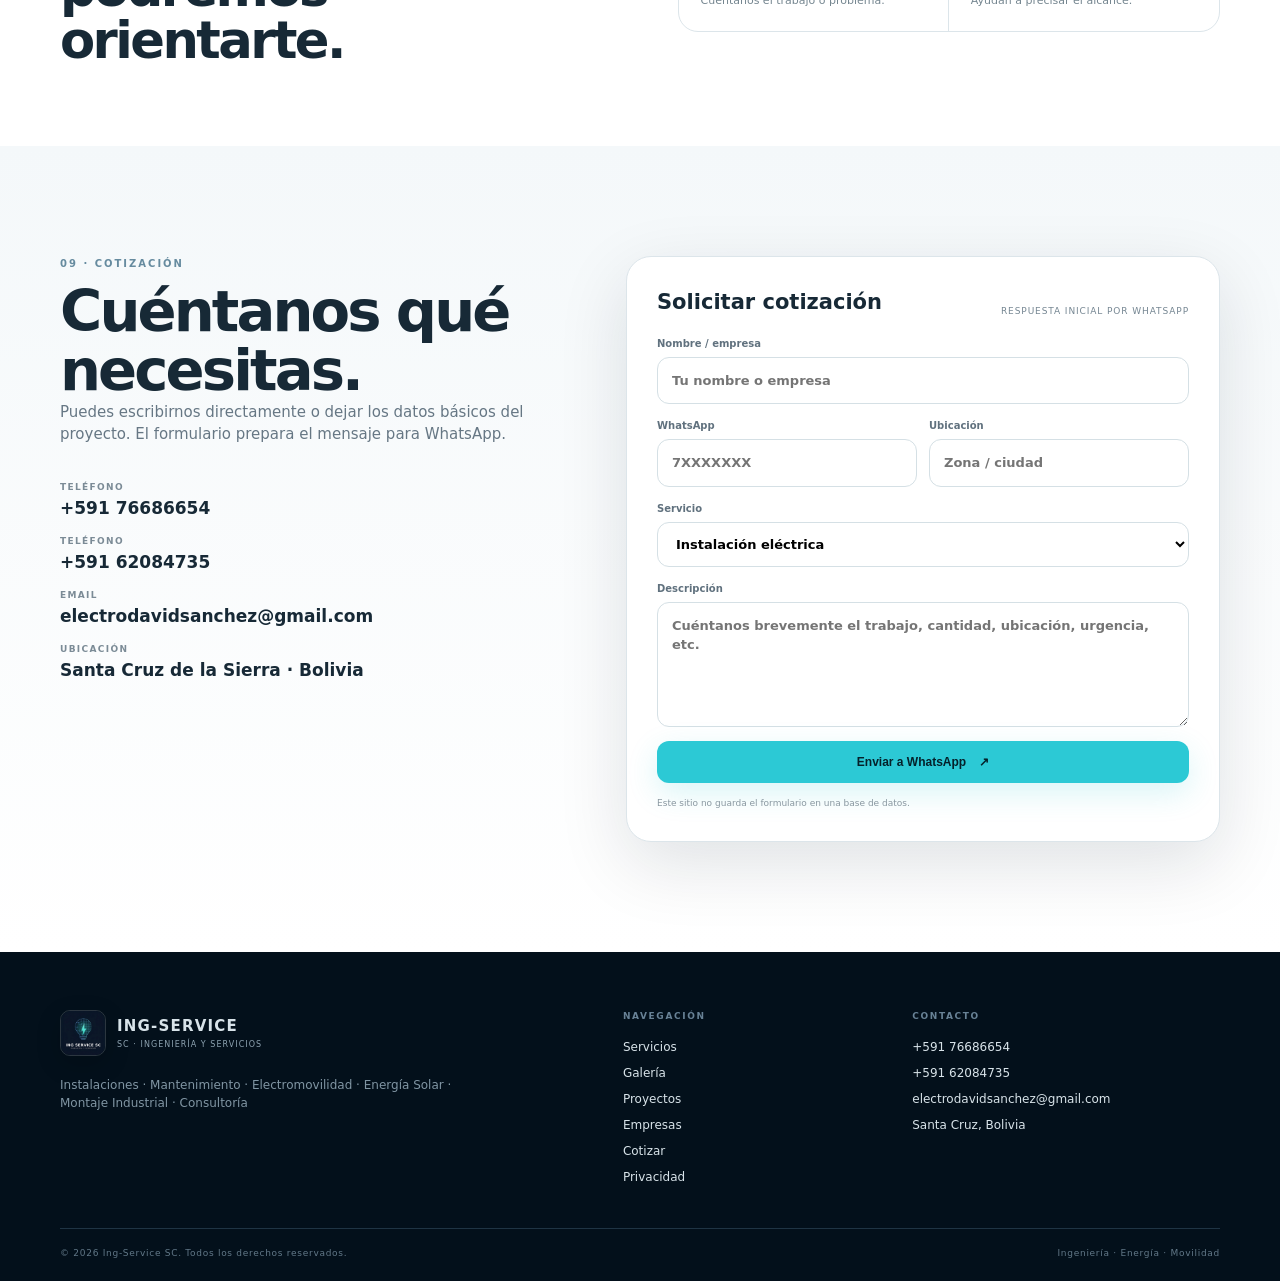
==== commit 34b97b44: "Update index.html" ====
--- a/index.html
+++ b/index.html
@@ -66,7 +66,7 @@
 <a class="project" href="proyectos/tsk-termografia.html"><img src="assets/termografia-collage.jpg" alt="Termografía en tableros industriales para TSK" loading="lazy"><div><span>TSK</span><h3>Inspección termográfica en tableros industriales</h3><small>Ver proyecto →</small></div></a>
 <a class="project" href="proyectos/super-gocenter.html"><img src="assets/port-12.jpg" alt="Canalización subterránea en Super GoCenter" loading="lazy"><div><span>SUPER GOCENTER</span><h3>Canalización subterránea</h3><small>Ver proyecto →</small></div></a>
 <a class="project" href="proyectos/psfo-oruro.html"><img src="assets/mantenimiento-cctv.png" alt="Mantenimiento de sistemas de vigilancia y seguridad en PSFO Oruro" loading="lazy"><div><span>PSFO ORURO</span><h3>Mantenimiento de sistemas de vigilancia y seguridad</h3><small>Ver proyecto →</small></div></a>
-<a class="project" href="proyectos/hamacas.html"><img src="assets/cámara-frigorifica-1.jpg" alt="Mantenimiento de cámaras frigoríficas" loading="lazy"><div><span>EMPRESA DE ALIMENTOS HAMACAS</span><h3>Mantenimiento a cámaras frigoríficas</h3><small>Ver proyecto →</small></div></a>
+<a class="project" href="proyectos/hamacas.html"><img src="assets/camara-frigorifica-1.jpg" alt="Mantenimiento de cámaras frigoríficas" loading="lazy"><div><span>EMPRESA DE ALIMENTOS HAMACAS</span><h3>Mantenimiento a cámaras frigoríficas</h3><small>Ver proyecto →</small></div></a>
 <a class="project" href="proyectos/siderurgica.html"><img src="assets/port-19.jpg" alt="Armado de tableros de potencia" loading="lazy"><div><span>SIDERÚRGICA LAS LOMAS</span><h3>Armado de tableros de potencia</h3><small>Ver proyecto →</small></div></a>
 </div></div></section>
 <section class="method-section" id="nosotros"><div class="container method-grid"><div><div class="eyebrow">06 · METODOLOGÍA</div><h2>Del diagnóstico a la entrega, con orden técnico.</h2><p>Convertimos una necesidad eléctrica en un alcance claro, ejecutable y verificable.</p><div class="mini-stats"><div><b>01</b><span>Levantamiento</span></div><div><b>02</b><span>Diagnóstico</span></div><div><b>03</b><span>Propuesta</span></div><div><b>04</b><span>Ejecución</span></div><div><b>05</b><span>Pruebas</span></div><div><b>06</b><span>Entrega</span></div></div></div><div class="about-card"><span>ING-SERVICE SC</span><h3>Soluciones eléctricas integrales.</h3><p>Empresa especializada en servicios eléctricos para clientes residenciales, comerciales e industriales, con enfoque en seguridad, calidad, eficiencia y atención personalizada.</p><div class="about-points"><b>✓ Personal técnico calificado</b><b>✓ Herramientas y equipos de calidad</b><b>✓ Materiales de primera calidad</b><b>✓ Compromiso con seguridad y normativa boliviana</b></div></div></div></section>
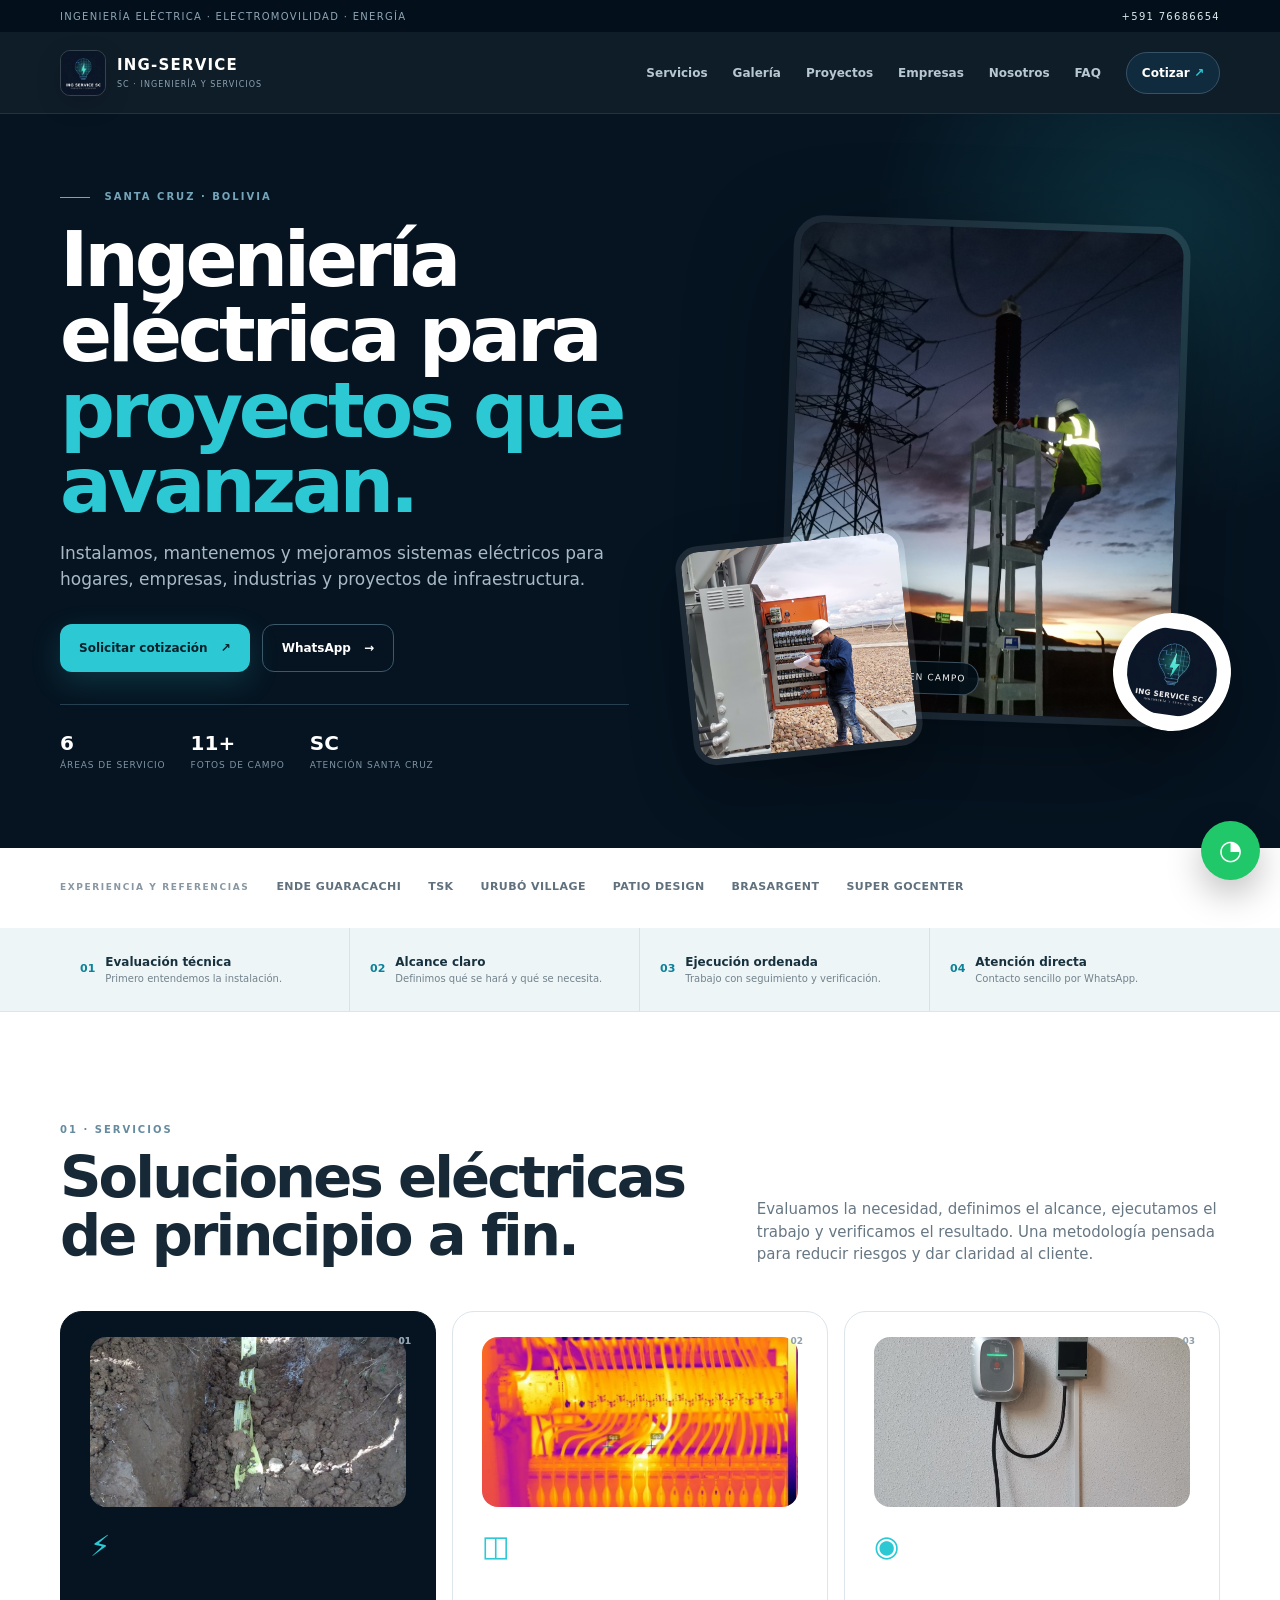
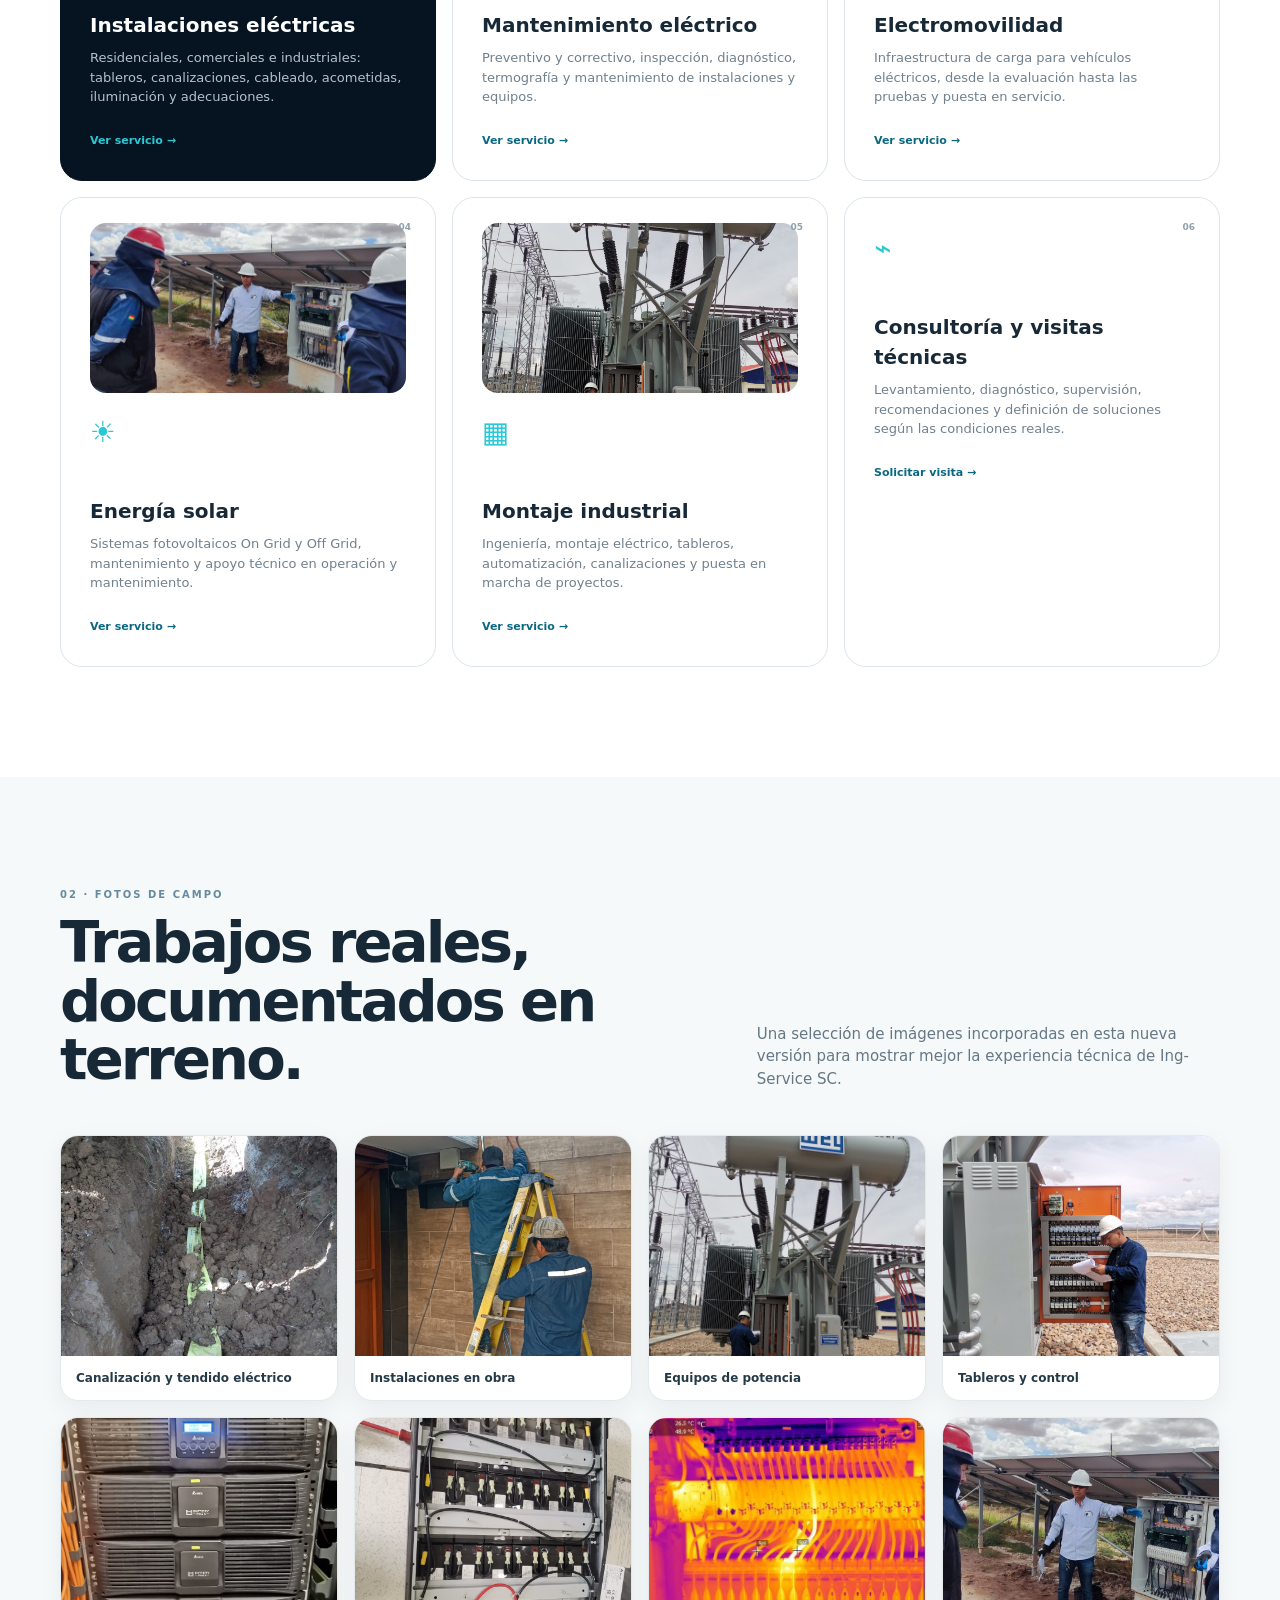
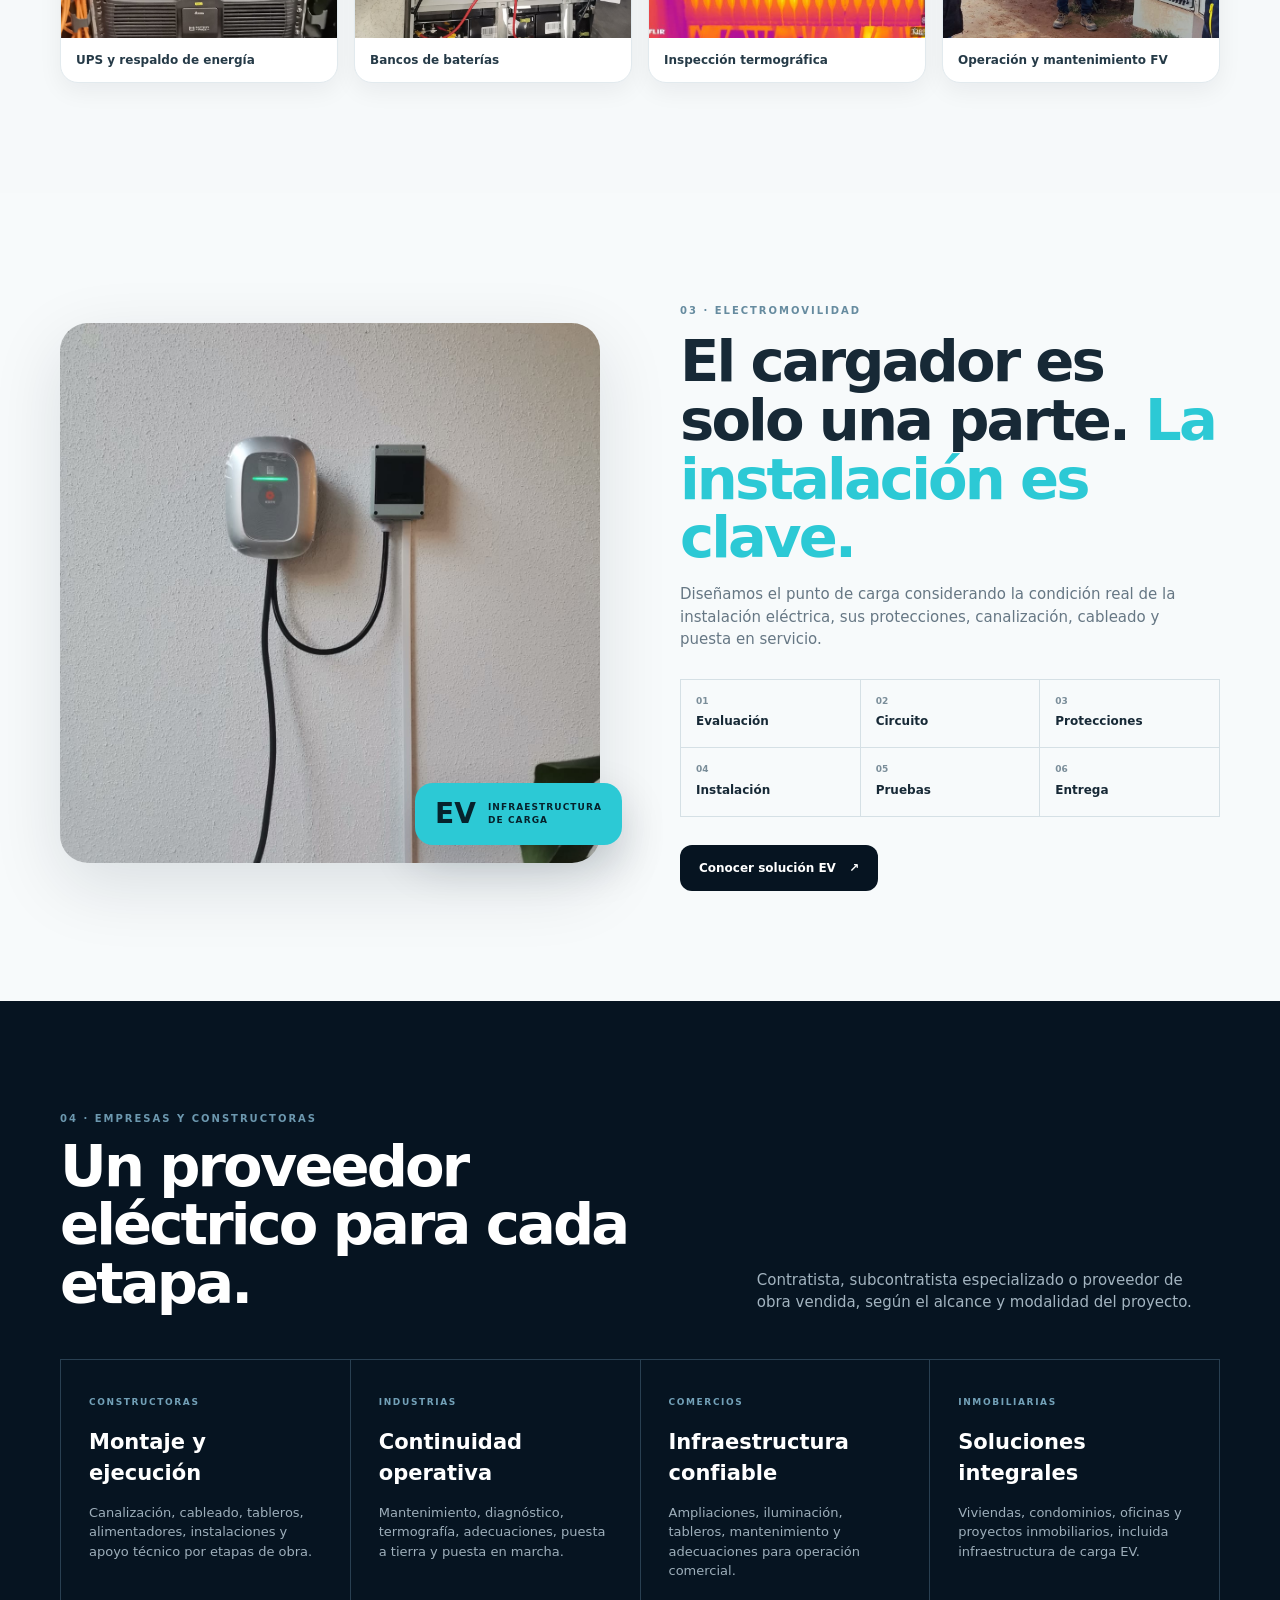
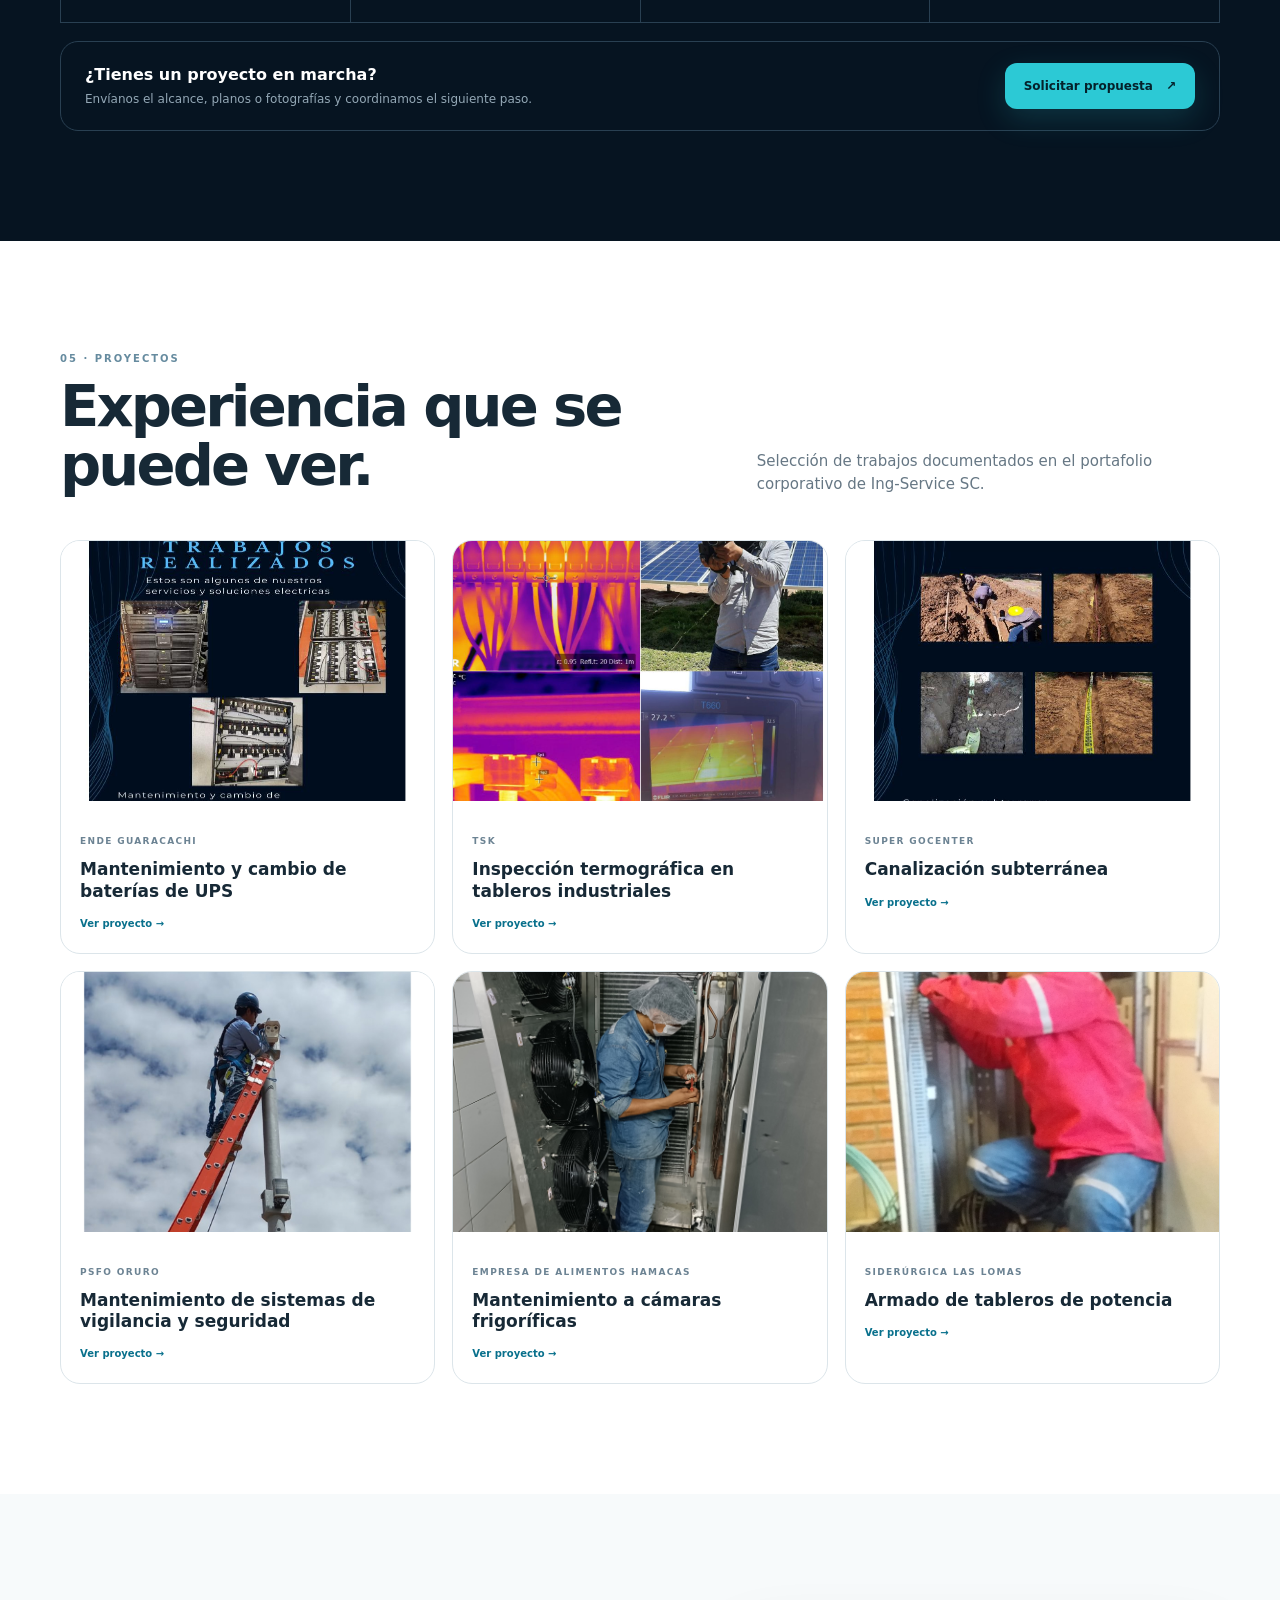
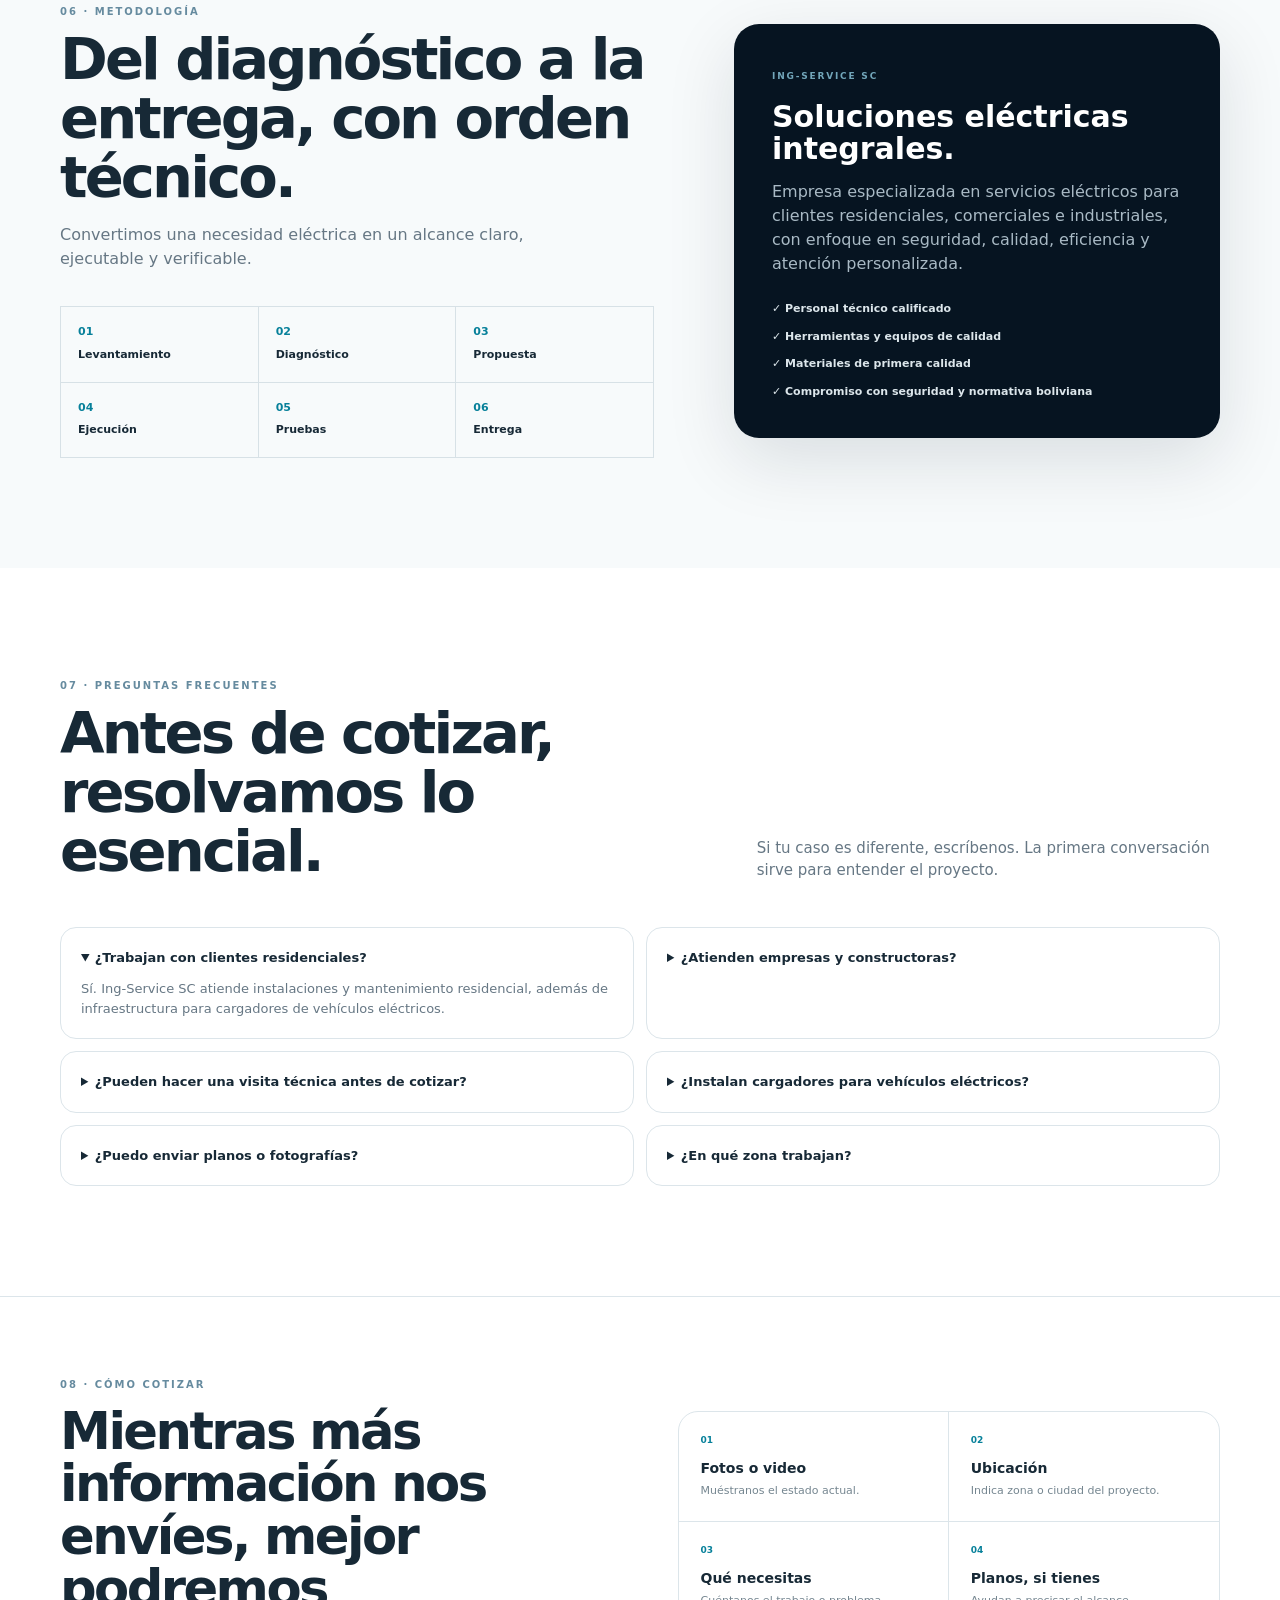
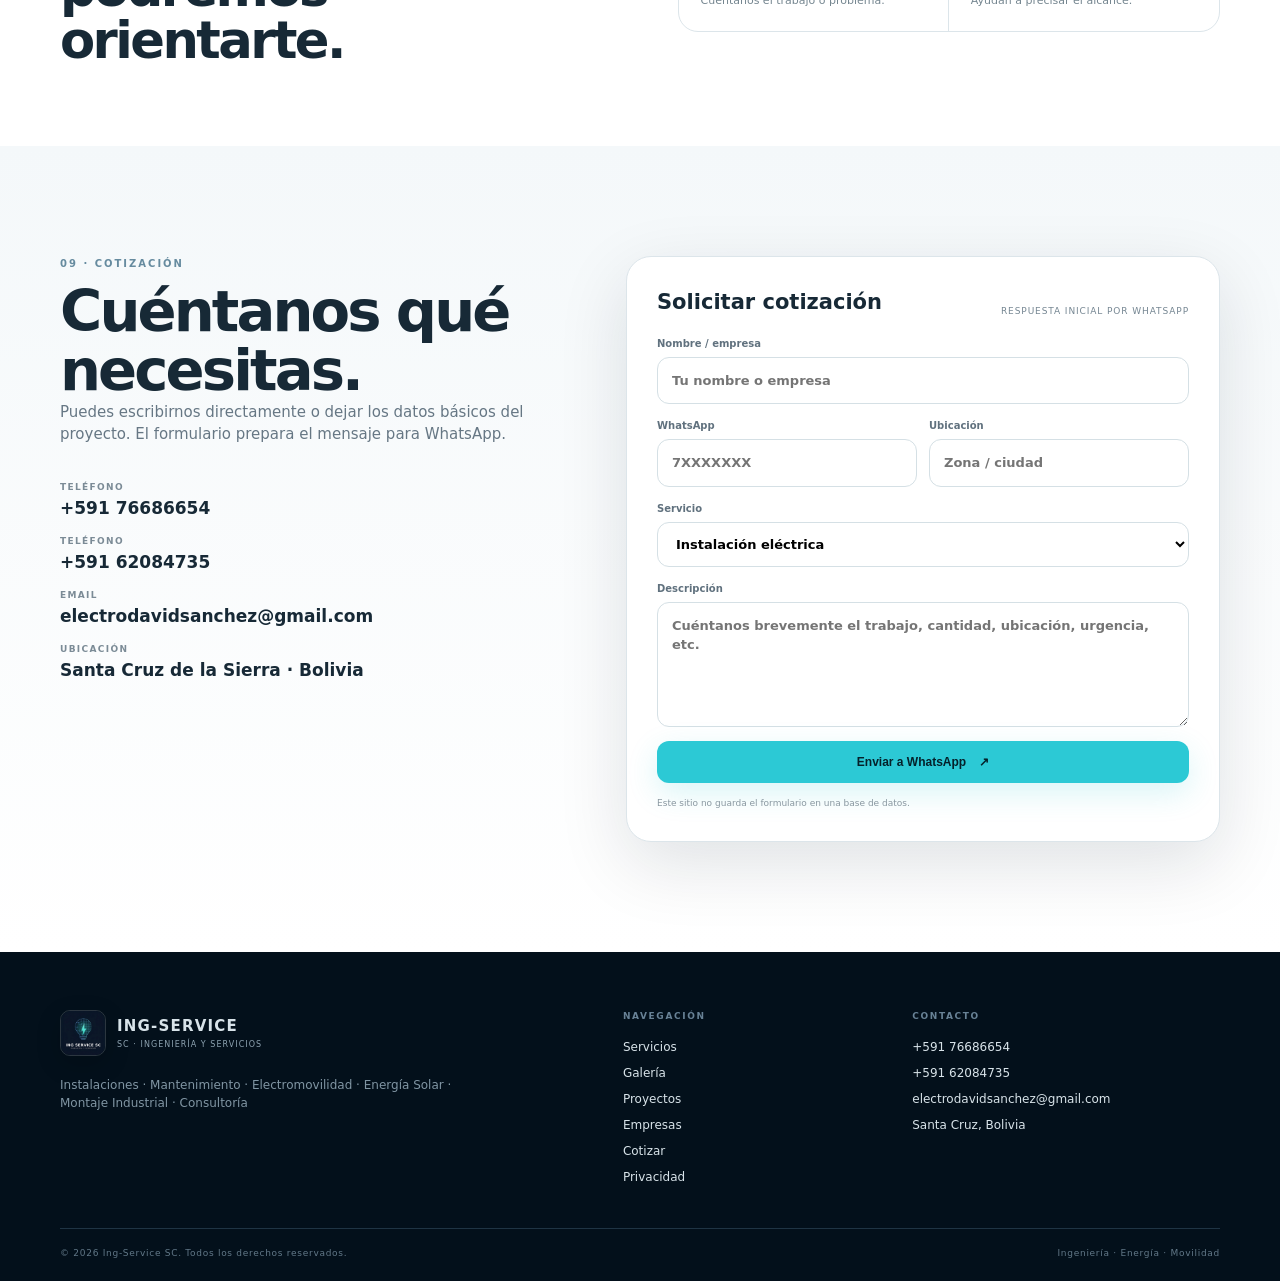
==== commit b52e573f: "Update index.html" ====
--- a/index.html
+++ b/index.html
@@ -67,7 +67,7 @@
 <a class="project" href="proyectos/super-gocenter.html"><img src="assets/port-12.jpg" alt="Canalización subterránea en Super GoCenter" loading="lazy"><div><span>SUPER GOCENTER</span><h3>Canalización subterránea</h3><small>Ver proyecto →</small></div></a>
 <a class="project" href="proyectos/psfo-oruro.html"><img src="assets/mantenimiento-cctv.png" alt="Mantenimiento de sistemas de vigilancia y seguridad en PSFO Oruro" loading="lazy"><div><span>PSFO ORURO</span><h3>Mantenimiento de sistemas de vigilancia y seguridad</h3><small>Ver proyecto →</small></div></a>
 <a class="project" href="proyectos/hamacas.html"><img src="assets/camara-frigorifica-1.jpg" alt="Mantenimiento de cámaras frigoríficas" loading="lazy"><div><span>EMPRESA DE ALIMENTOS HAMACAS</span><h3>Mantenimiento a cámaras frigoríficas</h3><small>Ver proyecto →</small></div></a>
-<a class="project" href="proyectos/siderurgica.html"><img src="assets/port-19.jpg" alt="Armado de tableros de potencia" loading="lazy"><div><span>SIDERÚRGICA LAS LOMAS</span><h3>Armado de tableros de potencia</h3><small>Ver proyecto →</small></div></a>
+<a class="project" href="proyectos/siderurgica.html"><img src="assets/tablero-de-potencia-las-lomas.jpg" alt="Armado de tableros de potencia" loading="lazy"><div><span>SIDERÚRGICA LAS LOMAS</span><h3>Armado de tableros de potencia</h3><small>Ver proyecto →</small></div></a>
 </div></div></section>
 <section class="method-section" id="nosotros"><div class="container method-grid"><div><div class="eyebrow">06 · METODOLOGÍA</div><h2>Del diagnóstico a la entrega, con orden técnico.</h2><p>Convertimos una necesidad eléctrica en un alcance claro, ejecutable y verificable.</p><div class="mini-stats"><div><b>01</b><span>Levantamiento</span></div><div><b>02</b><span>Diagnóstico</span></div><div><b>03</b><span>Propuesta</span></div><div><b>04</b><span>Ejecución</span></div><div><b>05</b><span>Pruebas</span></div><div><b>06</b><span>Entrega</span></div></div></div><div class="about-card"><span>ING-SERVICE SC</span><h3>Soluciones eléctricas integrales.</h3><p>Empresa especializada en servicios eléctricos para clientes residenciales, comerciales e industriales, con enfoque en seguridad, calidad, eficiencia y atención personalizada.</p><div class="about-points"><b>✓ Personal técnico calificado</b><b>✓ Herramientas y equipos de calidad</b><b>✓ Materiales de primera calidad</b><b>✓ Compromiso con seguridad y normativa boliviana</b></div></div></div></section>
 <section class="faq-section" id="faq"><div class="container"><div class="section-head"><div><div class="eyebrow">07 · PREGUNTAS FRECUENTES</div><h2>Antes de cotizar, resolvamos lo esencial.</h2></div><p>Si tu caso es diferente, escríbenos. La primera conversación sirve para entender el proyecto.</p></div><div class="faq-grid"><details open><summary>¿Trabajan con clientes residenciales?</summary><p>Sí. Ing-Service SC atiende instalaciones y mantenimiento residencial, además de infraestructura para cargadores de vehículos eléctricos.</p></details><details><summary>¿Atienden empresas y constructoras?</summary><p>Sí. La oferta contempla instalaciones, mantenimiento, montaje, canalización, cableado, tableros, diagnóstico y apoyo técnico según el alcance.</p></details><details><summary>¿Pueden hacer una visita técnica antes de cotizar?</summary><p>Sí. La visita permite levantar información, revisar condiciones existentes y definir un alcance técnico antes de presentar una propuesta.</p></details><details><summary>¿Instalan cargadores para vehículos eléctricos?</summary><p>Sí. El proceso contempla evaluación, circuito, protecciones, canalización, cableado, instalación, pruebas y puesta en servicio.</p></details><details><summary>¿Puedo enviar planos o fotografías?</summary><p>Sí. Puedes enviarlos por WhatsApp para que podamos entender mejor el proyecto antes de coordinar la siguiente etapa.</p></details><details><summary>¿En qué zona trabajan?</summary><p>La web está enfocada en Santa Cruz de la Sierra, Bolivia. Para otros proyectos, consulta disponibilidad.</p></details></div></div></section>
